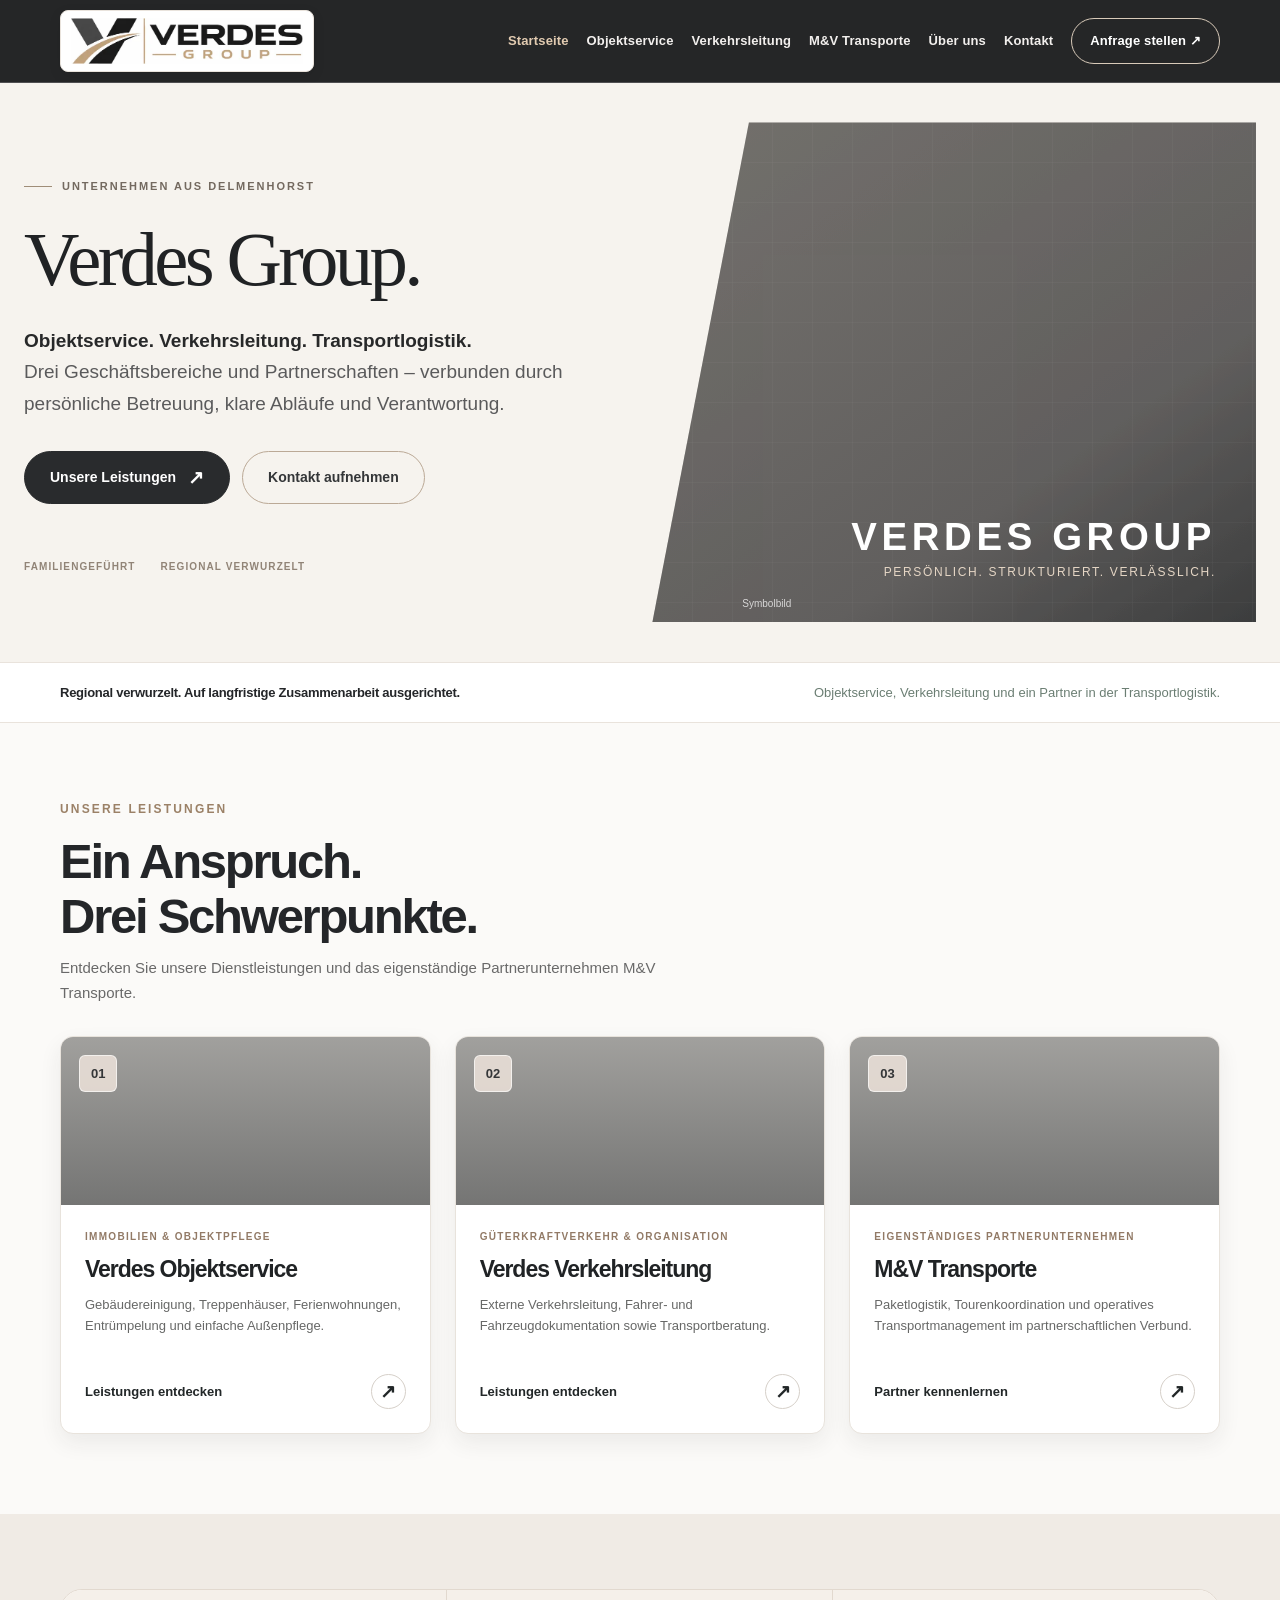
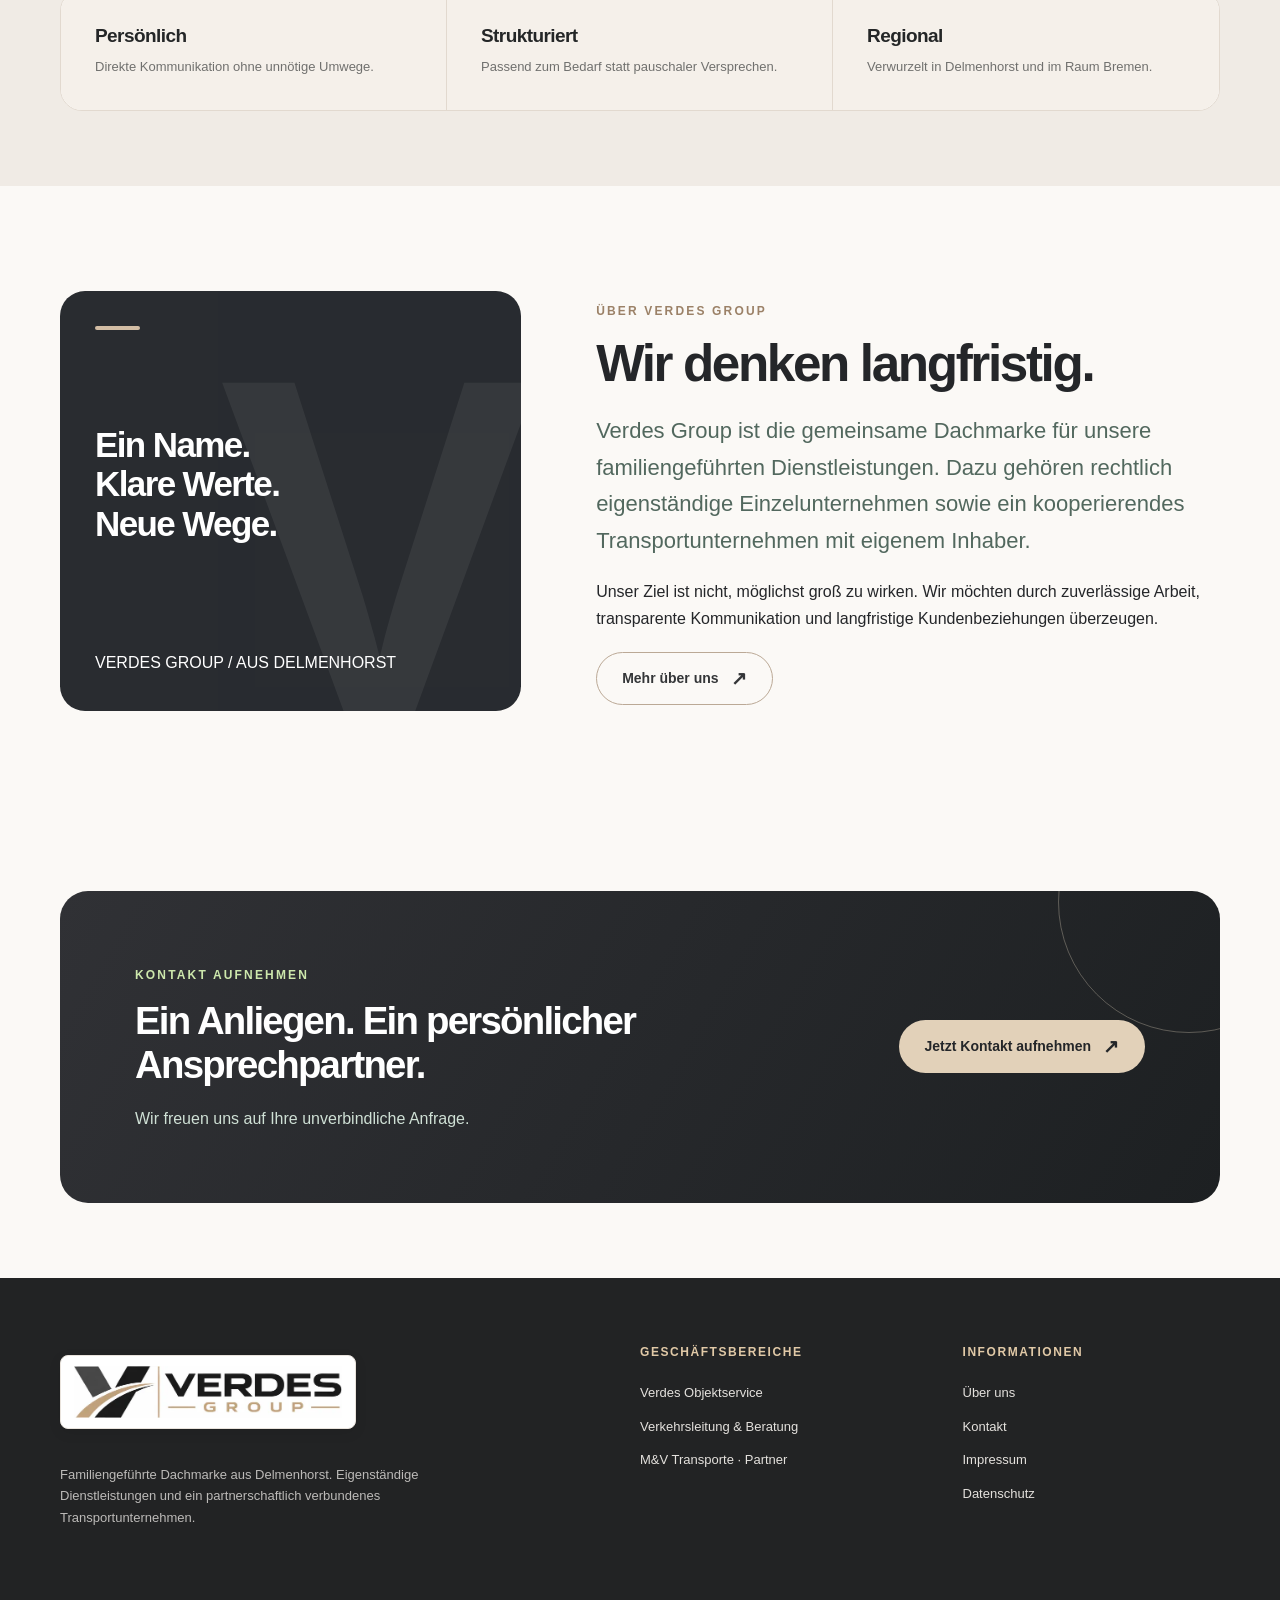
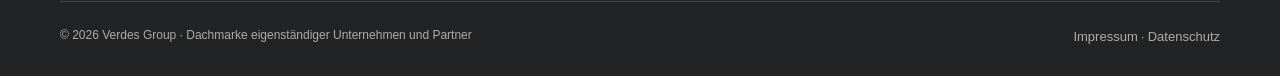
==== index.html @ 3eda67c0 "Reorganize footer into business units and information pages" ====
<!doctype html><html lang="de"><head><meta charset="utf-8"><meta name="viewport" content="width=device-width,initial-scale=1"><meta name="theme-color" content="#252525"><meta name="description" content="Verdes Group – Objektservice, externe Verkehrsleitung und das Partnerunternehmen M&amp;V Transporte. Dienstleistungen aus Delmenhorst."><title>Familiengeführte Dienstleistungen aus Delmenhorst | Verdes Group</title><link rel="icon" type="image/png" href="/assets/verdes-group-favicon.png"><link rel="stylesheet" href="/assets/styles.css"></head><body><a class="skip" href="#inhalt">Zum Inhalt springen</a><header class="site-header"><div class="container nav"><a class="brand" href="/" aria-label="Verdes Group Startseite"><img class="brand-logo" src="/assets/verdes-group-logo.webp" width="640" height="125" alt="Verdes Group"></a><button class="menu-button" type="button" aria-label="Menü öffnen" aria-controls="navigation" aria-expanded="false">☰</button><nav id="navigation" class="nav-links" aria-label="Hauptnavigation"><a href="/" class="active" aria-current="page">Startseite</a><a href="/objektservice/">Objektservice</a><a href="/verkehrsleitung/">Verkehrsleitung</a><a href="/mv-transporte/">M&amp;V Transporte</a><a href="/ueber-uns/">Über uns</a><a href="/kontakt/">Kontakt</a><a class="nav-cta" href="/kontakt/">Anfrage stellen ↗</a></nav></div></header><main id="inhalt"><section class="hero premium-hero"><div class="container hero-grid"><div class="hero-copy"><span class="eyebrow premium-hero-kicker">UNTERNEHMEN AUS DELMENHORST</span><h1>Verdes <em>Group.</em></h1><p class="lead"><strong>Objektservice. Verkehrsleitung. Transportlogistik.</strong><br>Drei Geschäftsbereiche und Partnerschaften – verbunden durch persönliche Betreuung, klare Abläufe und Verantwortung.</p><div class="btn-row"><a class="btn btn-primary" href="#geschaeftsbereiche">Unsere Leistungen <span class="arrow">↗</span></a><a class="btn btn-outline" href="/kontakt/">Kontakt aufnehmen</a></div><div class="hero-meta"><span>FAMILIENGEFÜHRT</span><span>REGIONAL VERWURZELT</span></div></div><div class="hero-visual premium-hero-photo" role="img" aria-label="Symbolbild moderner Architektur als Ausdruck unserer Unternehmenswerte"><div class="premium-photo-shade"></div><div class="premium-photo-caption"><span>VERDES GROUP</span><small>Persönlich. Strukturiert. Verlässlich.</small></div><span class="image-disclaimer">Symbolbild</span></div></div></section><div class="intro-strip"><div class="container intro-strip-inner"><strong>Regional verwurzelt. Auf langfristige Zusammenarbeit ausgerichtet.</strong><p>Objektservice, Verkehrsleitung und ein Partner in der Transportlogistik.</p></div></div><section class="section premium-services" id="geschaeftsbereiche"><div class="container"><div class="section-head"><span class="eyebrow">UNSERE LEISTUNGEN</span><h2>Ein Anspruch.<br>Drei Schwerpunkte.</h2><p>Entdecken Sie unsere Dienstleistungen und das eigenständige Partnerunternehmen M&amp;V Transporte.</p></div><div class="service-grid premium-service-grid">
<a class="premium-service-card" href="/objektservice/"><span class="premium-card-image premium-card-obj" role="img" aria-label="Symbolfoto einer gepflegten Immobilie"><span class="premium-number">01</span></span><span class="premium-card-body"><span class="premium-card-label">IMMOBILIEN & OBJEKTPFLEGE</span><strong>Verdes Objektservice</strong><span class="premium-desc">Gebäudereinigung, Treppenhäuser, Ferienwohnungen, Entrümpelung und einfache Außenpflege.</span><span class="premium-card-link">Leistungen entdecken <b aria-hidden="true">↗</b></span></span></a>
<a class="premium-service-card" href="/verkehrsleitung/"><span class="premium-card-image premium-card-verkehr" role="img" aria-label="Symbolfoto aus dem Straßenverkehr"><span class="premium-number">02</span></span><span class="premium-card-body"><span class="premium-card-label">GÜTERKRAFTVERKEHR & ORGANISATION</span><strong>Verdes Verkehrsleitung</strong><span class="premium-desc">Externe Verkehrsleitung, Fahrer- und Fahrzeugdokumentation sowie Transportberatung.</span><span class="premium-card-link">Leistungen entdecken <b aria-hidden="true">↗</b></span></span></a>
<a class="premium-service-card" href="/mv-transporte/"><span class="premium-card-image premium-card-transport" role="img" aria-label="Symbolfoto eines Transportfahrzeugs"><span class="premium-number">03</span></span><span class="premium-card-body"><span class="premium-card-label">EIGENSTÄNDIGES PARTNERUNTERNEHMEN</span><strong>M&amp;V Transporte</strong><span class="premium-desc">Paketlogistik, Tourenkoordination und operatives Transportmanagement im partnerschaftlichen Verbund.</span><span class="premium-card-link">Partner kennenlernen <b aria-hidden="true">↗</b></span></span></a>
</div></div></section><section class="section-sm section-soft"><div class="container"><div class="stat-grid"><div class="stat"><strong>Persönlich</strong><p>Direkte Kommunikation ohne unnötige Umwege.</p></div><div class="stat"><strong>Strukturiert</strong><p>Passend zum Bedarf statt pauschaler Versprechen.</p></div><div class="stat"><strong>Regional</strong><p>Verwurzelt in Delmenhorst und im Raum Bremen.</p></div></div></div></section><section class="section"><div class="container about-split"><div class="about-panel"><span class="line"></span><h3>Ein Name.<br>Klare Werte.<br>Neue Wege.</h3><span>VERDES GROUP / AUS DELMENHORST</span></div><div><span class="eyebrow">Über Verdes Group</span><h2>Wir denken langfristig.</h2><p class="lead">Verdes Group ist die gemeinsame Dachmarke für unsere familiengeführten Dienstleistungen. Dazu gehören rechtlich eigenständige Einzelunternehmen sowie ein kooperierendes Transportunternehmen mit eigenem Inhaber.</p><p>Unser Ziel ist nicht, möglichst groß zu wirken. Wir möchten durch zuverlässige Arbeit, transparente Kommunikation und langfristige Kundenbeziehungen überzeugen.</p><a class="btn btn-outline" href="/ueber-uns/">Mehr über uns <span class="arrow">↗</span></a></div></div></section><section class="section-sm"><div class="container"><div class="cta-band"><div><span class="eyebrow" style="color:#cde8ac">Kontakt aufnehmen</span><h2>Ein Anliegen. Ein persönlicher Ansprechpartner.</h2><p>Wir freuen uns auf Ihre unverbindliche Anfrage.</p></div><a class="btn btn-lime" href="/kontakt/">Jetzt Kontakt aufnehmen <span class="arrow">↗</span></a></div></div></section></main><footer class="footer"><div class="container"><div class="footer-grid"><div><a class="brand" href="/"><img class="brand-logo" src="/assets/verdes-group-logo.webp" width="640" height="125" alt="Verdes Group"></a><p>Familiengeführte Dachmarke aus Delmenhorst. Eigenständige Dienstleistungen und ein partnerschaftlich verbundenes Transportunternehmen.</p></div><div><h4>Geschäftsbereiche</h4><a href="/objektservice/">Verdes Objektservice</a><a href="/verkehrsleitung/">Verkehrsleitung &amp; Beratung</a><a href="/mv-transporte/">M&amp;V Transporte · Partner</a></div><div><h4>Informationen</h4><a href="/ueber-uns/">Über uns</a><a href="/kontakt/">Kontakt</a><a href="/impressum/">Impressum</a><a href="/datenschutz/">Datenschutz</a></div></div><div class="footer-bottom"><span>© <span id="year">2026</span> Verdes Group · Dachmarke eigenständiger Unternehmen und Partner</span><span><a href="/impressum/">Impressum</a> · <a href="/datenschutz/">Datenschutz</a></span></div></div></footer><script src="/assets/site.js" defer></script></body></html>
---- assets/styles.css ----
:root{--ink:#152c28;--ink2:#39514a;--forest:#174c3f;--forest2:#246451;--lime:#c9e897;--mint:#e8f2e7;--paper:#fafaf6;--warm:#f3f1e9;--line:#dce4dc;--white:#fff;--shadow:0 24px 70px rgba(16,50,40,.09);--radius:22px;--max:1160px}
*{box-sizing:border-box}html{scroll-behavior:smooth}body{margin:0;background:var(--paper);color:var(--ink);font-family:Inter,"Segoe UI",Arial,sans-serif;-webkit-font-smoothing:antialiased;line-height:1.65}a{color:inherit;text-decoration:none}a:focus-visible,button:focus-visible{outline:3px solid #8bc65b;outline-offset:4px}button{font:inherit}img{max-width:100%;display:block}.container{width:min(calc(100% - 48px),var(--max));margin-inline:auto}.eyebrow{font-size:12px;letter-spacing:.16em;text-transform:uppercase;font-weight:800;color:var(--forest2)}.section{padding:105px 0}.section-sm{padding:75px 0}.section-soft{background:var(--warm)}.section-dark{background:var(--ink);color:white}.section-head{max-width:720px;margin-bottom:36px}.section-head p{color:#60736a;font-size:18px}h1,h2,h3,p{margin-top:0}h1,h2,h3{line-height:1.13;letter-spacing:-.045em}h1{font-size:clamp(48px,6.2vw,90px);font-weight:750;margin-bottom:25px}h2{font-size:clamp(34px,4vw,58px);margin:12px 0 20px;font-weight:750}h3{font-size:25px;font-weight:750;margin:0 0 12px}p{margin-bottom:20px}.lead{font-size:clamp(18px,2vw,22px);line-height:1.66;color:#52685e;max-width:640px}.muted{color:#678078}.light{color:#b9cdc4}.btn{display:inline-flex;align-items:center;justify-content:center;gap:12px;border:1px solid transparent;border-radius:999px;padding:14px 25px;min-height:53px;font-size:14px;font-weight:800;line-height:1.2;transition:transform .2s,background .2s,color .2s;cursor:pointer}.btn:hover{transform:translateY(-2px)}.btn-primary{background:var(--forest);color:#fff}.btn-primary:hover{background:#20634f}.btn-outline{border-color:#a9c0b4;color:var(--ink);background:transparent}.btn-outline:hover{background:#ebf4e8}.btn-light{background:#fff;color:var(--forest)}.btn-lime{background:var(--lime);color:#133e31}.btn-row{display:flex;gap:12px;flex-wrap:wrap;margin-top:28px}.arrow{font-size:19px;line-height:0}.site-header{position:sticky;top:0;z-index:100;background:rgba(250,250,246,.95);backdrop-filter:blur(18px);border-bottom:1px solid rgba(30,80,60,.1)}.nav{min-height:82px;display:flex;align-items:center;justify-content:space-between;gap:20px}.brand{display:inline-flex;align-items:center;gap:12px;white-space:nowrap}.brand-mark{height:39px;width:39px;display:grid;place-items:center;background:var(--forest);color:var(--lime);border-radius:12px;font-size:23px;letter-spacing:-.12em;font-weight:800;padding-right:3px}.brand-name{display:flex;flex-direction:column;font-weight:800;letter-spacing:.08em;line-height:1.16;font-size:17px}.brand-name small{font-weight:650;font-size:9px;letter-spacing:.28em;color:#8a9b90;margin-top:5px}.nav-links{display:flex;align-items:center;gap:28px}.nav-links a{font-size:13px;font-weight:750;color:#3e564d;transition:color .2s}.nav-links a:hover,.nav-links a.active{color:#1e8461}.nav-links .nav-cta{padding:11px 18px;background:var(--ink);border-radius:100px;color:white}.nav-links .nav-cta:hover{color:white;background:var(--forest2)}.menu-button{display:none;border:1px solid var(--line);border-radius:12px;background:white;padding:7px 13px;font-size:24px;color:var(--forest)}.hero{overflow:hidden;padding:90px 0 90px;position:relative}.hero-grid{display:grid;grid-template-columns:1.03fr .97fr;align-items:center;gap:45px}.hero-kicker{display:inline-flex;gap:8px;align-items:center;padding:8px 13px;border:1px solid #d2e0d1;border-radius:30px;background:#edf5e8;font-size:12px;font-weight:750;color:var(--forest);margin-bottom:20px}.hero h1 em{font-style:normal;color:var(--forest2)}.hero-copy{padding:20px 0}.hero-meta{display:flex;align-items:center;gap:25px;color:#728279;font-size:12px;font-weight:650;margin-top:54px}.hero-meta span{display:inline-flex;align-items:center;gap:8px}.dot{height:7px;width:7px;border-radius:100%;background:#82b763;display:inline-block}.hero-visual{min-height:550px;border-radius:30px;position:relative;overflow:hidden;background:radial-gradient(circle at 85% 15%,#659481 0%,transparent 35%),linear-gradient(135deg,#285f50,#11372f 73%);box-shadow:var(--shadow)}.hero-visual:after{content:"";position:absolute;inset:0;opacity:.2;background-image:linear-gradient(#ffffff26 1px,transparent 1px),linear-gradient(90deg,#ffffff26 1px,transparent 1px);background-size:40px 40px}.visual-orbit{position:absolute;border:1px solid rgba(230,246,221,.23);border-radius:50%;width:600px;height:600px;top:-170px;left:80px;z-index:1}.visual-orbit.two{width:420px;height:420px;top:-75px;left:170px}.sky-title{position:absolute;top:46px;left:45px;color:#cfe1d6;font-size:12px;font-weight:800;letter-spacing:.2em;z-index:2}.visual-bottom{position:absolute;z-index:3;bottom:34px;left:38px;right:38px;display:flex;align-items:end;justify-content:space-between;color:#fff;gap:15px}.visual-bottom strong{font-size:23px;line-height:1.24;letter-spacing:-.035em}.visual-bottom small{font-size:11px;color:#d5e8db}.building-graphic{position:absolute;bottom:120px;left:85px;right:70px;height:300px;z-index:2;display:flex;align-items:flex-end;justify-content:space-between;gap:12px}.building{background:linear-gradient(180deg,#b8d6b9,#e8f2df);border-radius:10px 10px 0 0;box-shadow:inset -16px 0 0 #7eab94;position:relative}.building:before{content:"";position:absolute;inset:26px 23px;background:repeating-linear-gradient(90deg,#295d52 0 18px,transparent 18px 43px);-webkit-mask:repeating-linear-gradient(0deg,#000 0 23px,transparent 23px 45px);mask:repeating-linear-gradient(0deg,#000 0 23px,transparent 23px 45px);opacity:.75}.building.one{height:75%;flex:1}.building.two{height:100%;flex:1.18}.building.three{height:62%;flex:.8}.building-graphic .ground{position:absolute;background:#d6e9cd;height:10px;border-radius:30px;bottom:-9px;left:-30px;right:-35px}.visual-chip{position:absolute;top:145px;right:22px;z-index:4;background:rgba(255,255,255,.94);color:var(--forest);border-radius:18px;padding:18px 20px;box-shadow:0 18px 36px #102f2433}.visual-chip b{display:block;font-size:16px}.visual-chip small{font-size:11px;color:#63776d}.intro-strip{border-top:1px solid var(--line);border-bottom:1px solid var(--line);padding:25px 0;background:white}.intro-strip-inner{display:flex;justify-content:space-between;align-items:center;gap:30px}.intro-strip strong{font-size:14px;letter-spacing:-.02em}.intro-strip p{font-size:13px;color:#6b7e73;margin:0}.service-grid{display:grid;grid-template-columns:repeat(2,minmax(0,1fr));gap:22px}.service-card{border-radius:25px;overflow:hidden;position:relative;min-height:420px;display:flex;flex-direction:column;justify-content:space-between;padding:36px;color:#fff;transition:transform .24s,box-shadow .24s}.service-card:hover{transform:translateY(-5px);box-shadow:0 20px 45px #14362d30}.service-card.obj{background:linear-gradient(135deg,#285f50 10%,#17382f)}.service-card.traffic{background:linear-gradient(135deg,#2e3c44,#101e24)}.service-card .tag{display:inline-block;align-self:flex-start;border:1px solid #ffffff50;border-radius:30px;padding:7px 12px;color:#e7f7e8;font-size:11px;font-weight:750;letter-spacing:.08em;text-transform:uppercase}.service-card h3{font-size:clamp(33px,3.5vw,49px);max-width:370px;margin:0 0 14px}.service-card p{max-width:370px;color:#d2e1d7;font-size:15px}.card-cta{display:flex;align-items:center;justify-content:space-between;margin-top:23px;padding-top:18px;border-top:1px solid #ffffff4a;font-weight:800;font-size:14px}.card-cta .circle{background:#d3eba6;color:#244d3b;width:39px;height:39px;border-radius:50%;display:grid;place-items:center;font-size:20px}.service-art{position:absolute;right:18px;top:45px;opacity:.13;pointer-events:none;font-weight:800;font-size:190px;line-height:1;letter-spacing:-.15em}.stat-grid{display:grid;grid-template-columns:repeat(3,1fr);gap:0;border:1px solid var(--line);border-radius:22px;background:white;overflow:hidden}.stat{padding:33px 34px;border-right:1px solid var(--line)}.stat:last-child{border-right:0}.stat strong{display:block;font-size:19px;line-height:1.35;letter-spacing:-.03em;margin-bottom:7px}.stat p{font-size:13px;color:#667c70;margin:0}.about-split{display:grid;grid-template-columns:.85fr 1.15fr;gap:75px;align-items:center}.about-panel{min-height:420px;background:var(--forest);border-radius:25px;position:relative;overflow:hidden;padding:35px;color:white;display:flex;flex-direction:column;justify-content:space-between}.about-panel:before{content:"V";position:absolute;font-weight:800;font-size:480px;opacity:.06;top:-140px;right:-18px}.about-panel .line{display:block;width:45px;height:4px;background:var(--lime);border-radius:3px}.about-panel h3{font-size:35px;max-width:240px}.about-list{list-style:none;padding:0;margin:25px 0}.about-list li{padding:12px 0;border-bottom:1px solid var(--line);display:flex;gap:10px;align-items:baseline;font-size:15px;color:#435b50}.about-list li:before{content:"↗";font-size:19px;color:var(--forest2);font-weight:800}.cta-band{padding:70px 75px;border-radius:28px;background:linear-gradient(110deg,#204f42,#11372e);color:#fff;display:flex;justify-content:space-between;align-items:center;gap:40px;overflow:hidden;position:relative}.cta-band:after{content:"";position:absolute;width:260px;height:260px;border:1px solid #ffffff36;right:-100px;top:-120px;border-radius:50%}.cta-band h2{font-size:clamp(30px,3vw,45px);max-width:650px}.cta-band p{color:#cfe0d5;margin-bottom:0}.cta-band .btn{flex-shrink:0;position:relative;z-index:1}.page-hero{padding:92px 0 90px;background:linear-gradient(140deg,#e9f2e7,#fafaf6 75%);border-bottom:1px solid var(--line)}.page-hero .lead{max-width:680px}.page-hero h1{max-width:920px;font-size:clamp(44px,5.5vw,76px)}.page-hero.traffic-page{background:linear-gradient(140deg,#e8edee,#fafaf6 75%)}.page-hero .micro{display:flex;gap:12px;flex-wrap:wrap;margin-top:28px}.micro span{font-size:12px;font-weight:750;border:1px solid #cbdccf;border-radius:40px;padding:7px 13px;color:#315b46;background:#f8fcf8}.content-grid{display:grid;grid-template-columns:repeat(3,1fr);gap:18px}.feature{background:white;border:1px solid var(--line);border-radius:21px;padding:29px;min-height:220px}.feature-index{font-size:12px;font-weight:850;color:#4c936e;letter-spacing:.1em;display:block;margin-bottom:26px}.feature h3{font-size:23px}.feature p{color:#6d7d74;font-size:14px;margin:0}.steps{display:grid;grid-template-columns:repeat(3,1fr);gap:20px;counter-reset:st}.step{position:relative;padding:30px;background:white;border:1px solid var(--line);border-radius:22px}.step:before{counter-increment:st;content:"0" counter(st);display:grid;place-items:center;height:46px;width:46px;border-radius:50%;background:var(--mint);color:var(--forest);font-weight:850;margin-bottom:30px}.step p{font-size:14px;color:#64776d;margin:0}.contact-grid{display:grid;grid-template-columns:1.15fr .85fr;gap:25px}.contact-card{background:white;border:1px solid var(--line);border-radius:24px;padding:40px}.contact-card.dark{background:var(--ink);color:white;border:0}.contact-card .contact-detail{padding:19px 0;border-bottom:1px solid var(--line)}.contact-card.dark .contact-detail{border-color:#ffffff30}.contact-detail .caption{font-size:11px;letter-spacing:.11em;text-transform:uppercase;color:#749080;font-weight:800;display:block;margin-bottom:5px}.contact-detail a{font-size:18px;font-weight:800;overflow-wrap:anywhere}.contact-detail a:hover{text-decoration:underline}.contact-card.dark .caption{color:#9fbcae}.prose{max-width:820px}.prose h2{font-size:30px;margin-top:45px}.prose h3{font-size:22px;margin-top:30px}.prose p,.prose li{color:#4d6258}.prose a{color:var(--forest);text-decoration:underline}.fineprint{font-size:12px;color:#708379}.legal-note{background:#f0f4ec;border-left:4px solid #719b72;padding:18px 20px;border-radius:0 10px 10px 0}.footer{background:#102c25;color:#eaf3ea;padding:65px 0 28px}.footer-grid{display:grid;grid-template-columns:2fr 1fr 1fr;gap:65px}.footer .brand-mark{background:#d2e7a7;color:#1b4534}.footer .brand-name small{color:#91ad9e}.footer p{font-size:13px;max-width:360px;color:#acc5b5;margin-top:23px}.footer h4{font-size:12px;letter-spacing:.13em;text-transform:uppercase;color:#c6dfae;margin:0 0 20px}.footer a{display:block;color:#d5e3d8;font-size:13px;margin:12px 0}.footer a:hover{text-decoration:underline}.footer-bottom{border-top:1px solid #ffffff29;margin-top:53px;padding-top:24px;display:flex;justify-content:space-between;gap:20px;color:#9cb4a7;font-size:12px}.footer-bottom a{display:inline;margin:0}.skip{position:absolute;top:-80px;left:10px;background:#fff;padding:10px;z-index:999}.skip:focus{top:10px}
@media(max-width:1050px){.nav-links{gap:17px}.nav-links a{font-size:12px}.hero-grid{gap:24px}.hero-visual{min-height:480px}.building-graphic{left:35px;right:25px}.visual-chip{right:15px}.about-split{gap:40px}}@media(max-width:760px){.container{width:min(calc(100% - 36px),var(--max))}.nav{min-height:72px}.menu-button{display:block}.nav-links{display:none;position:absolute;top:72px;left:0;right:0;background:#fafaf6;padding:18px 22px 26px;border-bottom:1px solid var(--line);box-shadow:0 20px 30px #00000012;flex-direction:column;align-items:stretch;gap:0}.nav-links.open{display:flex}.nav-links a{font-size:15px;padding:12px 5px}.nav-links .nav-cta{text-align:center;margin-top:10px}.hero{padding:45px 0 60px}.hero-grid,.about-split,.contact-grid{grid-template-columns:1fr}.hero-visual{min-height:430px}.hero-meta{margin-top:30px;flex-wrap:wrap}.section{padding:65px 0}.section-sm{padding:50px 0}.service-grid,.content-grid,.steps{grid-template-columns:1fr}.service-card{min-height:355px}.stat-grid{grid-template-columns:1fr}.stat{border-right:0;border-bottom:1px solid var(--line)}.stat:last-child{border-bottom:0}.cta-band{padding:40px 30px;flex-direction:column;align-items:flex-start}.footer-grid{grid-template-columns:1fr 1fr;gap:35px}.footer-grid>div:first-child{grid-column:span 2}.footer-bottom{flex-direction:column;gap:10px}.page-hero{padding:58px 0 65px}.intro-strip-inner{align-items:flex-start;flex-direction:column;gap:7px}}@media(max-width:420px){.brand-name{font-size:15px}.brand-mark{height:35px;width:35px}.hero-visual{min-height:350px}.building-graphic{height:190px;bottom:95px}.visual-chip{top:95px;padding:11px 13px}.visual-bottom{bottom:25px;left:22px;right:20px}.visual-bottom strong{font-size:18px}.sky-title{top:25px;left:22px}.footer-grid{grid-template-columns:1fr}.footer-grid>div:first-child{grid-column:auto}.service-card{padding:27px}.contact-card{padding:26px}}@media(prefers-reduced-motion:reduce){*,*:before,*:after{scroll-behavior:auto!important;transition:none!important;animation:none!important}}

/* Three-area desktop layout, preserving readable tablet/mobile cards */
@media(min-width:1051px){.service-grid{grid-template-columns:repeat(3,minmax(0,1fr))}.service-card{padding:29px;min-height:420px}.service-card h3{font-size:clamp(30px,3vw,41px)}}
.service-card.mv{background:linear-gradient(145deg,#25454b,#102932)}
@media(min-width:761px) and (max-width:1050px){.service-card.mv{grid-column:1/-1;min-height:310px}}


/* Premium direction 02 · Anthrazit, warmes Offwhite und Champagner */
:root{--ink:#242728;--ink2:#515254;--forest:#2d3337;--forest2:#515963;--lime:#d9c6a9;--mint:#f5f1eb;--paper:#fbf9f6;--warm:#f1ece6;--line:#e1dbd2;--white:#fff;--shadow:0 22px 60px rgba(31,32,35,.11)}
body{background:var(--paper);color:#242629;font-family:Inter,"Segoe UI",Arial,sans-serif}
h1,h2,h3{letter-spacing:-.046em}
h2{color:#242629}
.eyebrow{color:#9b8167;letter-spacing:.18em}
.site-header{background:#252627;border-bottom:1px solid #505052;backdrop-filter:none;box-shadow:none}
.brand-mark{background:linear-gradient(130deg,#e4d2bb,#ab9276);color:#262626;border-radius:4px;font-size:24px}
.brand-name{color:#fff;letter-spacing:.07em}
.brand-name small{color:#c2b4a5}
.nav-links a{color:#f2efed;font-weight:650;letter-spacing:.01em}
.nav-links a:hover,.nav-links a.active{color:#e2cbb1}
.nav-links .nav-cta{border:1px solid #d8cab9;background:transparent;color:#fff}
.nav-links .nav-cta:hover{background:#d8cab9;color:#242629}
.btn-primary{background:#292b2d;color:#fff;border:1px solid #292b2d}
.btn-primary:hover{background:#444649}
.btn-outline{border:1px solid #bba996;background:transparent;color:#343638}
.btn-outline:hover{background:#f1e9e1}
.btn-lime{background:#e2d1b9;color:#242629}
.btn-lime:hover{background:#f0e0c9}
.premium-hero{padding:0;background:#f6f3ee}
.premium-hero .container{width:min(calc(100% - 48px),1300px)}
.premium-hero .hero-grid{min-height:510px;grid-template-columns:51% 49%;gap:0}
.premium-hero .hero-copy{padding:94px 60px 86px 0;position:relative;z-index:2}
.premium-hero-kicker{display:block;font-size:11px;margin-bottom:25px;position:relative;padding-left:38px;color:#73695f}
.premium-hero-kicker:before{position:absolute;content:"";width:28px;height:1px;background:#9f8d78;left:0;top:9px}
.premium-hero h1{font-family:Georgia,"Times New Roman",serif;font-weight:500;font-size:clamp(59px,6vw,102px);letter-spacing:-.048em;line-height:1.05;margin-bottom:24px;color:#202224}
.premium-hero h1 em{font-style:normal;color:#202224}
.premium-hero .lead{font-size:19px;max-width:540px;color:#5a5a5b}
.premium-hero .lead strong{color:#272829;font-weight:750}
.premium-hero .btn-row{margin-top:32px}
.premium-hero .hero-meta{margin-top:55px;display:flex;gap:25px;color:#918477;font-size:10px;letter-spacing:.11em;font-weight:800}
.premium-hero-photo{min-height:500px;border-radius:0;box-shadow:none;background:#817d78 url("https://images.unsplash.com/photo-1486406146926-c627a92ad1ab?auto=format&fit=crop&w=1600&q=85") center/cover no-repeat;clip-path:polygon(16% 0,100% 0,100% 100%,0 100%)}
.premium-photo-shade{position:absolute;inset:0;background:linear-gradient(145deg,#22262823,#1e202752 68%,#1115199c)}
.premium-photo-caption{position:absolute;z-index:2;bottom:38px;right:40px;color:#fff;text-align:right}
.premium-photo-caption span{display:block;font-size:clamp(25px,3vw,43px);font-weight:800;letter-spacing:.12em;line-height:1.1}
.premium-photo-caption small{font-size:12px;letter-spacing:.14em;text-transform:uppercase;color:#e5d6c5}
.image-disclaimer{position:absolute;z-index:2;bottom:10px;left:90px;color:#fff;font-size:10px;opacity:.75}
.intro-strip{padding:19px 0;background:white;border-color:#e9e3dc}
.intro-strip-inner strong{font-size:13px}.intro-strip p{font-size:13px}
.premium-services{padding:72px 0 80px;background:#fbfaf8}
.premium-services .section-head{margin-bottom:30px}
.premium-services .section-head h2{font-size:clamp(34px,4vw,49px);line-height:1.12;margin-bottom:13px}
.premium-services .section-head p{font-size:15px;color:#696969;max-width:640px}
.premium-service-grid{grid-template-columns:repeat(3,minmax(0,1fr));gap:24px}
.premium-service-card{display:block;background:#fff;border:1px solid #e8e3dc;border-radius:13px;overflow:hidden;box-shadow:0 9px 22px #24272a13;transition:transform .25s,box-shadow .25s}
.premium-service-card:hover{transform:translateY(-5px);box-shadow:0 20px 45px #24272a2a}
.premium-card-image{position:relative;display:block;height:168px;background-color:#a4a3a0;background-position:center;background-size:cover;overflow:hidden}
.premium-card-image:after{content:"";position:absolute;inset:0;background:linear-gradient(180deg,#292b2d06,#292b2d62)}
.premium-card-obj{background-image:url("https://images.unsplash.com/photo-1497366811353-6870744d04b2?auto=format&fit=crop&w=1000&q=80")}
.premium-card-verkehr{background-image:url("https://images.unsplash.com/photo-1449965408869-eaa3f722e40d?auto=format&fit=crop&w=1000&q=80")}
.premium-card-transport{background-image:url("https://images.unsplash.com/photo-1601584115197-04ecc0da31d7?auto=format&fit=crop&w=1000&q=80")}
.premium-number{position:absolute;z-index:1;top:18px;left:18px;padding:7px 11px;border:1px solid #ffffffa0;border-radius:6px;background:#ebe0d9df;font-size:13px;font-weight:850;color:#343638}
.premium-card-body{min-height:228px;padding:24px;display:flex;flex-direction:column}
.premium-card-label{color:#927a66;letter-spacing:.13em;font-size:10px;font-weight:800;margin-bottom:11px}
.premium-card-body strong{font-size:23px;letter-spacing:-.045em;line-height:1.2;color:#202325}
.premium-desc{font-size:13px;line-height:1.65;color:#676867;margin-top:10px}
.premium-card-link{margin-top:auto;display:flex;justify-content:space-between;align-items:center;font-weight:750;font-size:13px;color:#222728;padding-top:17px}
.premium-card-link b{height:35px;width:35px;display:grid;place-items:center;border:1px solid #d6d0c9;border-radius:50%;font-size:19px}
.stat-grid{border:1px solid #e2d9cf}
.stat{background:#f5f0ea;border-color:#e2d9cf}
.stat strong{font-size:19px;color:#242627}
.stat p{color:#70706e}
.section-soft{background:#f0ebe5}
.about-panel{background:#292c30}
.about-panel .line{background:#d2bda4}
.about-list li:before{color:#aa9178}
.cta-band{background:linear-gradient(120deg,#303135,#1d2022)}
.cta-band:after{border-color:#d7cab557}
.section-dark{background:#292c2e}
.page-hero{background:linear-gradient(145deg,#f2eee9,#fbf9f6 78%);border-color:#e4dcd3}
.page-hero.traffic-page{background:linear-gradient(145deg,#eaeaea,#fbf9f6 78%)}
.page-hero .micro span{border-color:#d4c8b9;color:#58524d;background:#fcf9f5}
.feature,.step,.contact-card{border-color:#e3ddd4;box-shadow:0 7px 22px #24272a0b}
.feature-index{color:#a58a6e}
.step:before{background:#eee2d3;color:#534638}
.contact-card.dark{background:#303238}
.contact-card .contact-detail{border-color:#e1dcd5}
.footer{background:#222324}
.footer .brand-mark{background:linear-gradient(140deg,#ddc8a8,#a88e6d);color:#2b2b2a}
.footer p{color:#bcbab8}
.footer h4{color:#e1c9a7}
.footer a{color:#e4e1dd}
.footer-bottom{color:#b0ada9}
.footer-bottom a{color:#b0ada9}
.legal-note{background:#f5efe8;border-color:#ae9880}
@media(max-width:1100px){.premium-hero .hero-grid{grid-template-columns:50% 50%}.premium-hero .hero-copy{padding-right:30px}.premium-hero h1{font-size:72px}.premium-service-grid{gap:14px}.premium-card-body{padding:18px}.premium-card-body strong{font-size:21px}}
@media(max-width:760px){
.site-header .nav-links{background:#262728;border-color:#565454}
.nav-links a{color:#fff}.nav-links .nav-cta{color:white}
.premium-hero .container{width:min(calc(100% - 36px),var(--max))}
.premium-hero .hero-grid{grid-template-columns:1fr;min-height:0}
.premium-hero .hero-copy{padding:64px 0 48px}
.premium-hero h1{font-size:clamp(59px,12vw,76px)}
.premium-hero .lead{font-size:17px}
.premium-hero .hero-meta{margin-top:35px;flex-direction:row}
.premium-hero-photo{min-height:320px;clip-path:none;border-radius:9px;margin-bottom:25px}
.premium-photo-caption{right:25px;bottom:29px}
.image-disclaimer{left:12px}
.premium-service-grid{grid-template-columns:1fr;gap:20px}
.premium-card-image{height:210px}
.premium-card-body{min-height:195px;padding:23px}
.premium-card-body strong{font-size:25px}
.premium-services{padding:60px 0}
}
@media(min-width:761px) and (max-width:960px){.premium-service-grid{grid-template-columns:1fr 1fr}.premium-service-grid .premium-service-card:last-child{grid-column:1/-1}}


/* Final selected Verdes Group logo: faithful original color reproduction on white */
.site-header .brand,
.footer .brand {
 background:#fff;
 border:1px solid #e9e3dc;
 border-radius:8px;
 padding:7px 10px;
 display:inline-flex;
 flex-shrink:0;
 align-items:center;
 justify-content:center;
 overflow:hidden;
 box-shadow:0 4px 13px rgba(8,8,8,.08)
}
.brand-logo{display:block;width:232px;height:auto;max-width:100%;aspect-ratio:640 / 125;object-fit:contain}
.site-header .nav{gap:13px}
.site-header .nav-links{gap:18px}
.footer .brand{padding:10px 13px}
.footer .brand-logo{width:268px}
@media(max-width:1070px){.site-header .brand-logo{width:190px}.site-header .nav-links{gap:13px}.site-header .nav-links a{font-size:12px}}
@media(max-width:940px){
 .site-header .nav{min-height:74px}
 .site-header .menu-button{display:block}
 .site-header .nav-links{display:none;position:absolute;top:74px;left:0;right:0;background:#252627;padding:16px 23px 27px;border-bottom:1px solid #565454;box-shadow:0 20px 30px #00000020;flex-direction:column;align-items:stretch;gap:0}
 .site-header .nav-links.open{display:flex}
 .site-header .nav-links a{font-size:15px;padding:12px 5px}
 .site-header .nav-links .nav-cta{text-align:center;margin-top:10px}
 .site-header .brand-logo{width:228px}
}
@media(max-width:420px){.site-header .brand-logo{width:205px}.footer .brand-logo{width:245px}}


/* Mobile homepage polish based on iPhone viewport review (2026-11-23) */
@media (max-width:480px) {
  .premium-hero .hero-copy{padding:34px 0 24px}
  .premium-hero-kicker{margin-bottom:17px}
  .premium-hero h1{font-size:clamp(49px,12.5vw,58px);margin-bottom:18px;letter-spacing:-.055em}
  .premium-hero .lead{font-size:16px;line-height:1.5;margin-bottom:0}
  .premium-hero .btn-row{margin-top:22px;gap:10px;align-items:center}
  .premium-hero .btn-row .btn{font-size:12px;min-height:46px;padding:11px 14px;gap:7px}
  .premium-hero .hero-meta{margin-top:24px;gap:15px;font-size:9px;line-height:1.4;flex-wrap:wrap}
  .premium-hero-photo{min-height:275px;margin-bottom:20px}
  .premium-photo-caption span{font-size:25px}
  .premium-photo-caption small{font-size:10px}
}

/* Kontrastkorrektur: Überschriften auf dunklen Flächen auf allen Seiten lesbar */
.cta-band h2,
.contact-card.dark h2,
.section-dark h1,
.section-dark h2,
.section-dark h3,
.about-panel h3 {
  color: #ffffff;
}


/* Contact page: dedicated contact persons and direct phone/email links */
.contact-section .contact-grid{grid-template-columns:repeat(2,minmax(0,1fr));align-items:stretch;gap:24px}
.contact-section .contact-card{min-width:0;padding:36px;display:flex;flex-direction:column}
.contact-section .contact-card>p{max-width:53ch}
.contact-section .contact-card h2{font-size:clamp(28px,3vw,42px);line-height:1.17}
.contact-section .contact-card.dark h2{color:#fff}
.contact-section .contact-people{display:grid;grid-template-columns:repeat(2,minmax(0,1fr));gap:13px;margin-top:13px}
.contact-section .contact-people-single{grid-template-columns:1fr}
.contact-section .contact-person{background:#f7f4ef;border:1px solid #e8dfd5;border-radius:12px;padding:16px;min-width:0}
.contact-section .contact-person>.caption{font-size:10px;line-height:1.4;text-transform:uppercase;letter-spacing:.1em;color:#927a66;font-weight:800;display:block;margin-bottom:9px}
.contact-section .contact-person>strong{display:block;font-size:19px;line-height:1.25;color:#27282a}
.contact-section .dark .contact-person{background:#393b40;border-color:#575a5e}
.contact-section .dark .contact-person>.caption{color:#dec6a9}
.contact-section .dark .contact-person>strong{color:#fff}
.contact-section .contact-detail{padding:15px 0}
.contact-section .contact-detail a{font-size:16px;line-height:1.4;display:inline-block;overflow-wrap:anywhere}
.contact-section .contact-phones{display:grid;grid-template-columns:repeat(2,minmax(0,1fr));gap:14px}
.contact-section .contact-card>.btn-row{margin-top:25px}
.contact-section .contact-card>.fineprint{margin:12px 0 0;font-size:12px;line-height:1.5}
.contact-section .contact-card-mv{grid-column:1/-1}
.contact-section .contact-people-mv{gap:20px;margin-top:18px}
.contact-section .contact-people-mv .contact-person{padding:23px 25px}
.contact-section .contact-people-mv .contact-detail:last-child{border-bottom:0;padding-bottom:0}
.contact-section .contact-people-mv .contact-detail a{font-size:16px}
@media (max-width:960px){
 .contact-section .contact-grid{grid-template-columns:1fr}
 .contact-section .contact-card-mv{grid-column:1}
}
@media (max-width:600px){
 .contact-section .contact-card{padding:23px}
 .contact-section .contact-people,
 .contact-section .contact-phones{grid-template-columns:1fr;gap:10px}
 .contact-section .contact-people-mv .contact-person{padding:19px}
 .contact-section .contact-card h2{font-size:clamp(27px,8vw,36px)}
}


/* M&V Transporte: experience, driver recruiting and cooperation */
.mv-quick-links{display:flex;flex-wrap:wrap;gap:20px;margin-top:21px}
.mv-quick-links a{font-size:14px;color:#665747;font-weight:750;text-decoration:underline;text-underline-offset:5px;text-decoration-color:#aa8d6e}
.mv-quick-links a:hover{color:#2b2c2e}
.mv-experience-section{background:#f2ece6;border-block:1px solid #e5dcd2}
.mv-experience-grid{display:grid;grid-template-columns:minmax(0,1.35fr) minmax(260px,.65fr);gap:clamp(35px,6vw,95px);align-items:center}
.mv-experience-grid h2{font-size:clamp(34px,4vw,53px);margin-top:15px}
.mv-experience-grid .lead{color:#414143;font-size:18px;max-width:680px;line-height:1.65}
.mv-experience-grid p:not(.lead){color:#5f5b56;max-width:710px}
.mv-experience-note{font-size:12px;line-height:1.6;padding-top:16px;border-top:1px solid #dcd1c4;margin-top:26px}
.mv-experience-stat{min-height:340px;border-radius:20px;background:#2d2f32;color:#fff;display:flex;flex-direction:column;align-items:flex-start;justify-content:center;padding:clamp(32px,4vw,60px);box-shadow:0 15px 40px #24262917}
.mv-experience-years{font-family:Georgia,"Times New Roman",serif;line-height:1;font-size:clamp(90px,12vw,150px);letter-spacing:-.07em;color:#f7f4ef}
.mv-experience-years span{font-family:Arial,sans-serif;font-size:.48em;color:#d6bea2;vertical-align:top;padding-left:3px}
.mv-experience-stat strong{font-size:22px;line-height:1.3;color:#fff;margin:15px 0 7px}
.mv-experience-stat>span:last-child{font-size:13px;color:#d9d1c8}
.mv-opportunities{background:#fbfaf8}
.mv-opportunities .section-head{max-width:800px}
.mv-opportunities .section-head p{color:#686361}
.mv-opportunity-grid{display:grid;grid-template-columns:repeat(2,minmax(0,1fr));gap:24px;align-items:stretch}
.mv-opportunity-card{border:1px solid #e5ddd3;border-radius:22px;padding:clamp(27px,3.4vw,47px);background:#fff;min-width:0;display:flex;flex-direction:column;align-items:flex-start;box-shadow:0 10px 24px #1f23280b;scroll-margin-top:110px}
.mv-opportunity-label{display:block;font-size:11px;letter-spacing:.14em;text-transform:uppercase;font-weight:800;color:#9b8167;margin-bottom:23px}
.mv-opportunity-card h3{font-size:clamp(30px,3vw,42px);line-height:1.13;letter-spacing:-.045em;max-width:470px;margin:0 0 22px;color:#252629}
.mv-opportunity-card p{font-size:15px;line-height:1.65;color:#646360;max-width:52ch}
.mv-opportunity-card p:last-of-type{margin-bottom:30px}
.mv-opportunity-card .btn{margin-top:auto;font-size:14px}
.mv-opportunity-contact{display:block;color:#817b75;font-size:11px;margin-top:13px;overflow-wrap:anywhere}
.mv-partner-card{background:#303236;border-color:#303236}
.mv-partner-card .mv-opportunity-label{color:#dfc1a0}
.mv-partner-card h3{color:#fff}
.mv-partner-card p,.mv-partner-card p strong{color:#e4e0db}
.mv-partner-card .mv-opportunity-contact{color:#c5beb5}
.btn-partner{background:#e3ccb0;border-color:#e3ccb0;color:#292a2b}
.btn-partner:hover{background:#f2dfc7;color:#292a2b}
@media(max-width:850px){
 .mv-experience-grid{grid-template-columns:1fr;gap:25px}
 .mv-experience-stat{min-height:230px}
 .mv-opportunity-grid{grid-template-columns:1fr}
}
@media(max-width:480px){
 .mv-quick-links{gap:14px}
 .mv-quick-links a{font-size:13px}
 .mv-experience-grid .lead{font-size:16px}
 .mv-experience-stat{min-height:200px;padding:27px}
 .mv-experience-years{font-size:88px}
 .mv-opportunities{padding-block:60px}
 .mv-opportunity-grid{gap:18px}
 .mv-opportunity-card{padding:27px 23px}
 .mv-opportunity-card h3{font-size:32px}
 .mv-opportunity-card .btn{width:100%;padding-inline:13px}
}


/* Navigation from M&V contact card into recruiting and cooperation */
.mv-contact-opportunity-links{display:flex;gap:10px 22px;flex-wrap:wrap;margin-top:22px}
.mv-contact-opportunity-links a{color:#755d43;text-decoration:underline;text-underline-offset:4px;font-size:13px;font-weight:750}
.mv-contact-opportunity-links a:hover{color:#272829}
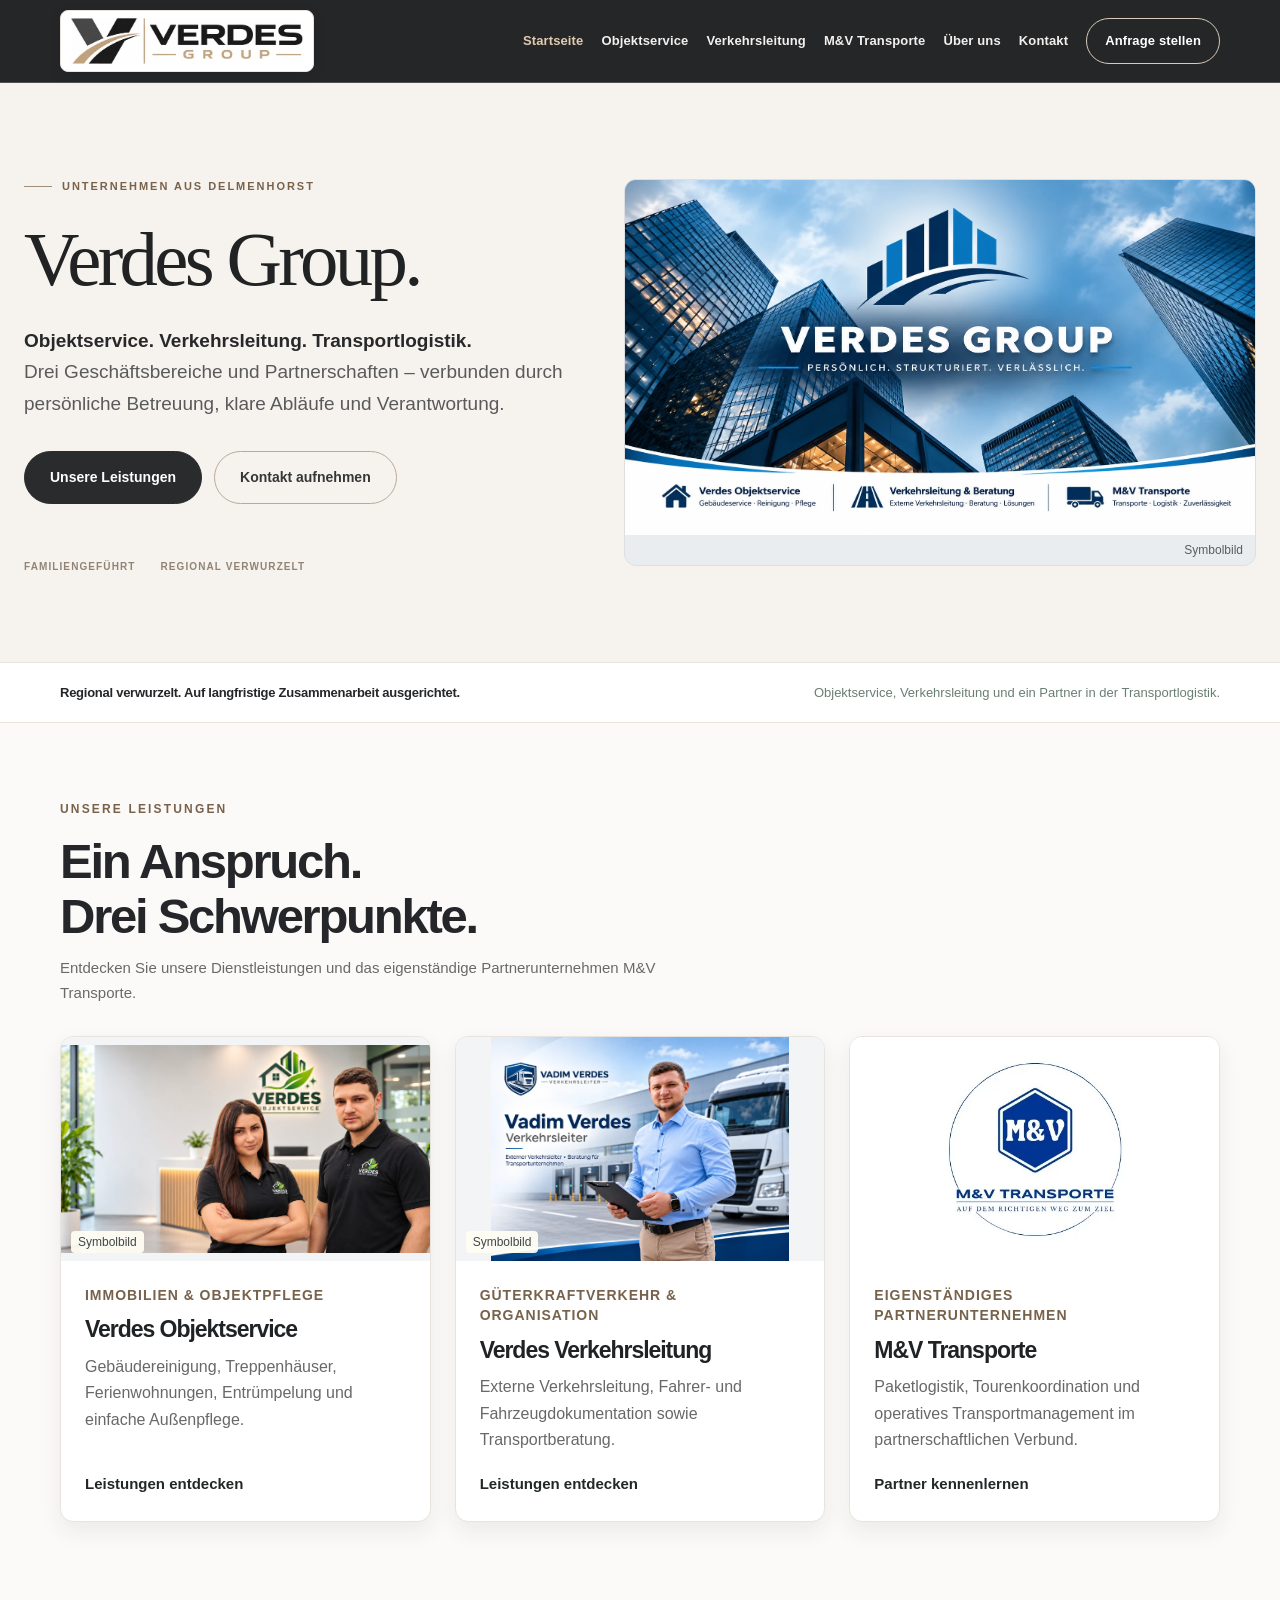
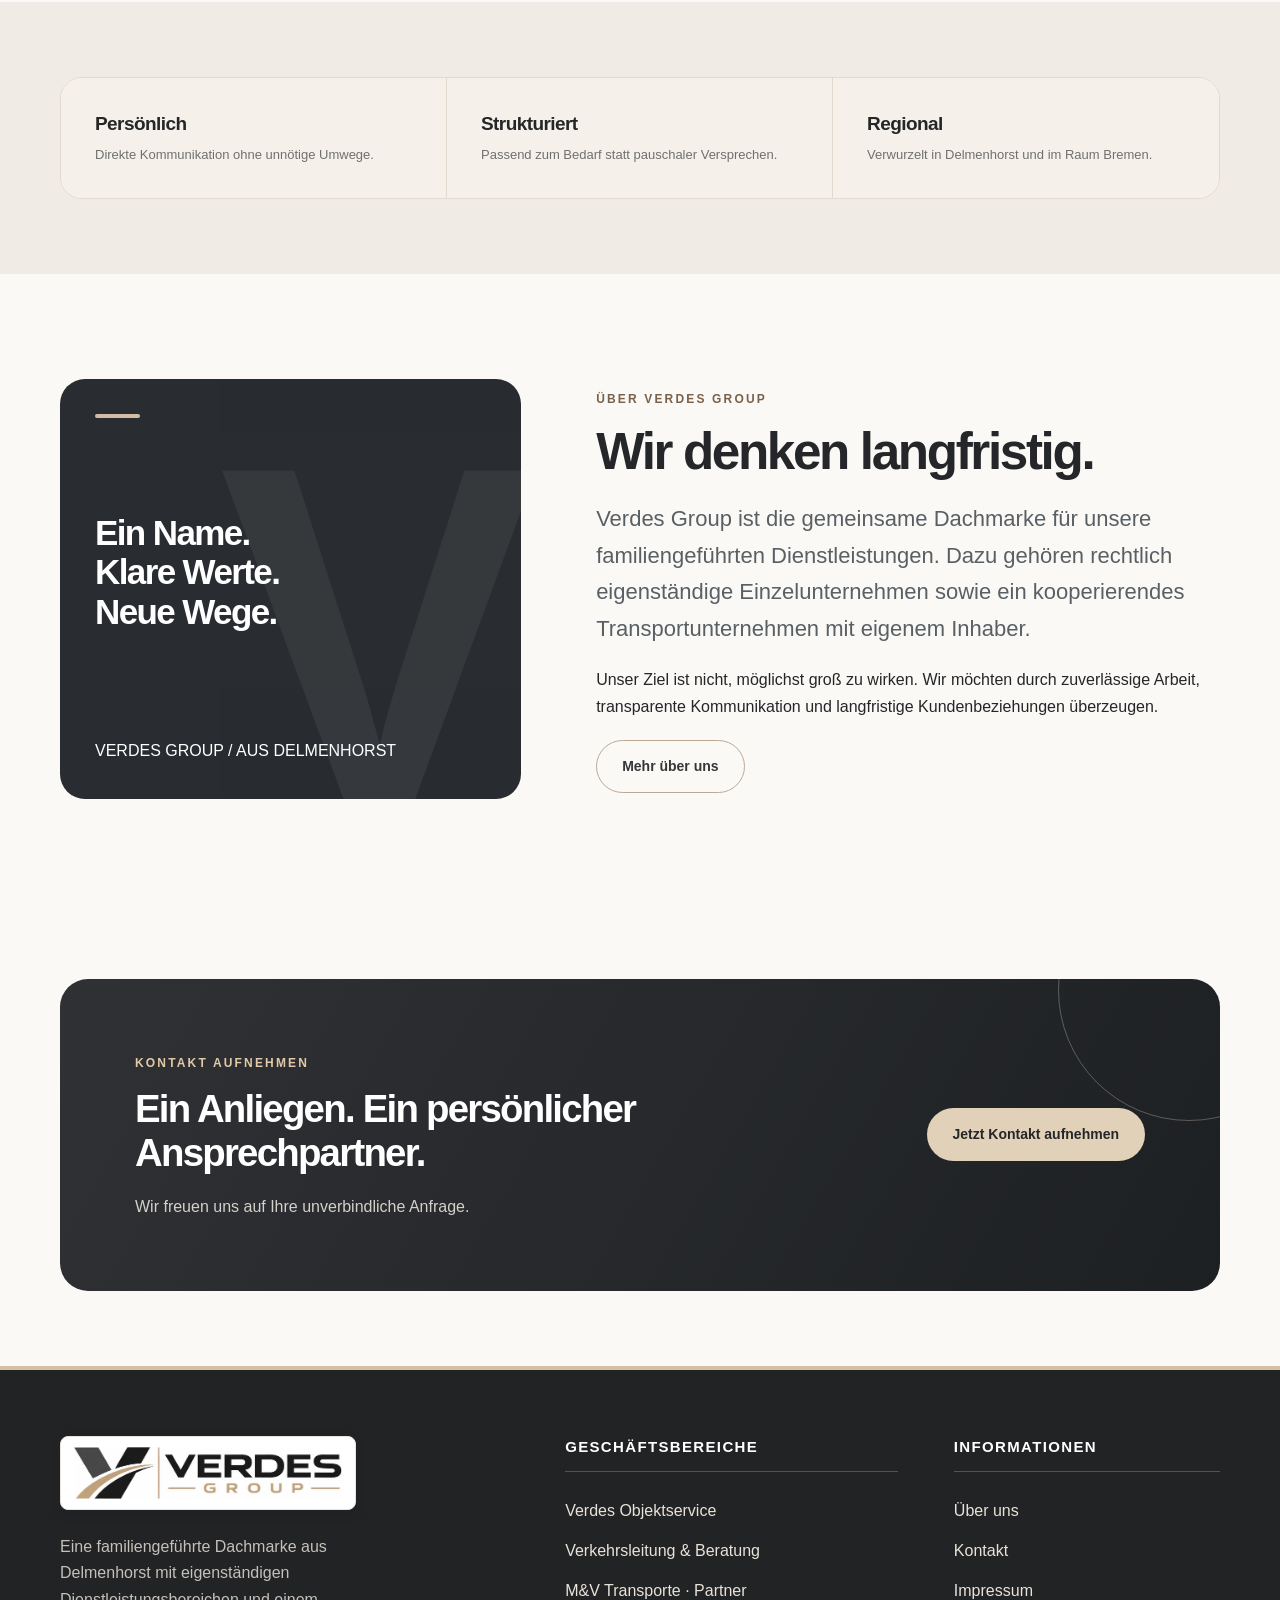
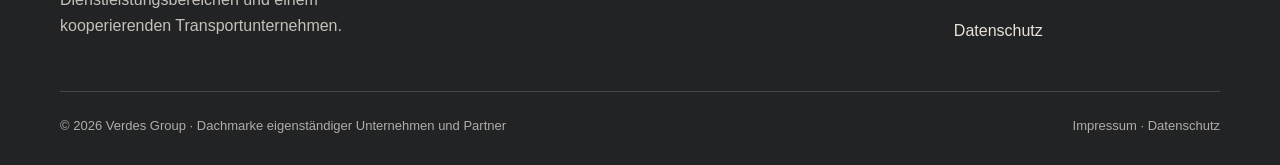
==== commit 5ce68a72: "Integrate selected images and unify the responsive footer" ====
--- a/index.html
+++ b/index.html
@@ -1,5 +1,5 @@
-<!doctype html><html lang="de"><head><meta charset="utf-8"><meta name="viewport" content="width=device-width,initial-scale=1"><meta name="theme-color" content="#252525"><meta name="description" content="Verdes Group – Objektservice, externe Verkehrsleitung und das Partnerunternehmen M&amp;V Transporte. Dienstleistungen aus Delmenhorst."><title>Familiengeführte Dienstleistungen aus Delmenhorst | Verdes Group</title><link rel="icon" type="image/png" href="/assets/verdes-group-favicon.png"><link rel="stylesheet" href="/assets/styles.css"></head><body><a class="skip" href="#inhalt">Zum Inhalt springen</a><header class="site-header"><div class="container nav"><a class="brand" href="/" aria-label="Verdes Group Startseite"><img class="brand-logo" src="/assets/verdes-group-logo.webp" width="640" height="125" alt="Verdes Group"></a><button class="menu-button" type="button" aria-label="Menü öffnen" aria-controls="navigation" aria-expanded="false">☰</button><nav id="navigation" class="nav-links" aria-label="Hauptnavigation"><a href="/" class="active" aria-current="page">Startseite</a><a href="/objektservice/">Objektservice</a><a href="/verkehrsleitung/">Verkehrsleitung</a><a href="/mv-transporte/">M&amp;V Transporte</a><a href="/ueber-uns/">Über uns</a><a href="/kontakt/">Kontakt</a><a class="nav-cta" href="/kontakt/">Anfrage stellen ↗</a></nav></div></header><main id="inhalt"><section class="hero premium-hero"><div class="container hero-grid"><div class="hero-copy"><span class="eyebrow premium-hero-kicker">UNTERNEHMEN AUS DELMENHORST</span><h1>Verdes <em>Group.</em></h1><p class="lead"><strong>Objektservice. Verkehrsleitung. Transportlogistik.</strong><br>Drei Geschäftsbereiche und Partnerschaften – verbunden durch persönliche Betreuung, klare Abläufe und Verantwortung.</p><div class="btn-row"><a class="btn btn-primary" href="#geschaeftsbereiche">Unsere Leistungen <span class="arrow">↗</span></a><a class="btn btn-outline" href="/kontakt/">Kontakt aufnehmen</a></div><div class="hero-meta"><span>FAMILIENGEFÜHRT</span><span>REGIONAL VERWURZELT</span></div></div><div class="hero-visual premium-hero-photo" role="img" aria-label="Symbolbild moderner Architektur als Ausdruck unserer Unternehmenswerte"><div class="premium-photo-shade"></div><div class="premium-photo-caption"><span>VERDES GROUP</span><small>Persönlich. Strukturiert. Verlässlich.</small></div><span class="image-disclaimer">Symbolbild</span></div></div></section><div class="intro-strip"><div class="container intro-strip-inner"><strong>Regional verwurzelt. Auf langfristige Zusammenarbeit ausgerichtet.</strong><p>Objektservice, Verkehrsleitung und ein Partner in der Transportlogistik.</p></div></div><section class="section premium-services" id="geschaeftsbereiche"><div class="container"><div class="section-head"><span class="eyebrow">UNSERE LEISTUNGEN</span><h2>Ein Anspruch.<br>Drei Schwerpunkte.</h2><p>Entdecken Sie unsere Dienstleistungen und das eigenständige Partnerunternehmen M&amp;V Transporte.</p></div><div class="service-grid premium-service-grid">
-<a class="premium-service-card" href="/objektservice/"><span class="premium-card-image premium-card-obj" role="img" aria-label="Symbolfoto einer gepflegten Immobilie"><span class="premium-number">01</span></span><span class="premium-card-body"><span class="premium-card-label">IMMOBILIEN & OBJEKTPFLEGE</span><strong>Verdes Objektservice</strong><span class="premium-desc">Gebäudereinigung, Treppenhäuser, Ferienwohnungen, Entrümpelung und einfache Außenpflege.</span><span class="premium-card-link">Leistungen entdecken <b aria-hidden="true">↗</b></span></span></a>
-<a class="premium-service-card" href="/verkehrsleitung/"><span class="premium-card-image premium-card-verkehr" role="img" aria-label="Symbolfoto aus dem Straßenverkehr"><span class="premium-number">02</span></span><span class="premium-card-body"><span class="premium-card-label">GÜTERKRAFTVERKEHR & ORGANISATION</span><strong>Verdes Verkehrsleitung</strong><span class="premium-desc">Externe Verkehrsleitung, Fahrer- und Fahrzeugdokumentation sowie Transportberatung.</span><span class="premium-card-link">Leistungen entdecken <b aria-hidden="true">↗</b></span></span></a>
-<a class="premium-service-card" href="/mv-transporte/"><span class="premium-card-image premium-card-transport" role="img" aria-label="Symbolfoto eines Transportfahrzeugs"><span class="premium-number">03</span></span><span class="premium-card-body"><span class="premium-card-label">EIGENSTÄNDIGES PARTNERUNTERNEHMEN</span><strong>M&amp;V Transporte</strong><span class="premium-desc">Paketlogistik, Tourenkoordination und operatives Transportmanagement im partnerschaftlichen Verbund.</span><span class="premium-card-link">Partner kennenlernen <b aria-hidden="true">↗</b></span></span></a>
-</div></div></section><section class="section-sm section-soft"><div class="container"><div class="stat-grid"><div class="stat"><strong>Persönlich</strong><p>Direkte Kommunikation ohne unnötige Umwege.</p></div><div class="stat"><strong>Strukturiert</strong><p>Passend zum Bedarf statt pauschaler Versprechen.</p></div><div class="stat"><strong>Regional</strong><p>Verwurzelt in Delmenhorst und im Raum Bremen.</p></div></div></div></section><section class="section"><div class="container about-split"><div class="about-panel"><span class="line"></span><h3>Ein Name.<br>Klare Werte.<br>Neue Wege.</h3><span>VERDES GROUP / AUS DELMENHORST</span></div><div><span class="eyebrow">Über Verdes Group</span><h2>Wir denken langfristig.</h2><p class="lead">Verdes Group ist die gemeinsame Dachmarke für unsere familiengeführten Dienstleistungen. Dazu gehören rechtlich eigenständige Einzelunternehmen sowie ein kooperierendes Transportunternehmen mit eigenem Inhaber.</p><p>Unser Ziel ist nicht, möglichst groß zu wirken. Wir möchten durch zuverlässige Arbeit, transparente Kommunikation und langfristige Kundenbeziehungen überzeugen.</p><a class="btn btn-outline" href="/ueber-uns/">Mehr über uns <span class="arrow">↗</span></a></div></div></section><section class="section-sm"><div class="container"><div class="cta-band"><div><span class="eyebrow" style="color:#cde8ac">Kontakt aufnehmen</span><h2>Ein Anliegen. Ein persönlicher Ansprechpartner.</h2><p>Wir freuen uns auf Ihre unverbindliche Anfrage.</p></div><a class="btn btn-lime" href="/kontakt/">Jetzt Kontakt aufnehmen <span class="arrow">↗</span></a></div></div></section></main><footer class="footer"><div class="container"><div class="footer-grid"><div><a class="brand" href="/"><img class="brand-logo" src="/assets/verdes-group-logo.webp" width="640" height="125" alt="Verdes Group"></a><p>Familiengeführte Dachmarke aus Delmenhorst. Eigenständige Dienstleistungen und ein partnerschaftlich verbundenes Transportunternehmen.</p></div><div><h4>Geschäftsbereiche</h4><a href="/objektservice/">Verdes Objektservice</a><a href="/verkehrsleitung/">Verkehrsleitung &amp; Beratung</a><a href="/mv-transporte/">M&amp;V Transporte · Partner</a></div><div><h4>Informationen</h4><a href="/ueber-uns/">Über uns</a><a href="/kontakt/">Kontakt</a><a href="/impressum/">Impressum</a><a href="/datenschutz/">Datenschutz</a></div></div><div class="footer-bottom"><span>© <span id="year">2026</span> Verdes Group · Dachmarke eigenständiger Unternehmen und Partner</span><span><a href="/impressum/">Impressum</a> · <a href="/datenschutz/">Datenschutz</a></span></div></div></footer><script src="/assets/site.js" defer></script></body></html>+<!doctype html><html lang="de"><head><meta charset="utf-8"><meta name="viewport" content="width=device-width,initial-scale=1"><meta name="theme-color" content="#252525"><meta name="description" content="Verdes Group – Objektservice, externe Verkehrsleitung und das Partnerunternehmen M&amp;V Transporte. Dienstleistungen aus Delmenhorst."><title>Familiengeführte Dienstleistungen aus Delmenhorst | Verdes Group</title><link rel="icon" type="image/png" href="/assets/verdes-group-favicon.png"><link rel="stylesheet" href="/assets/styles.css?v=20261123-3"></head><body><a class="skip" href="#inhalt">Zum Inhalt springen</a><header class="site-header"><div class="container nav"><a class="brand" href="/" aria-label="Verdes Group Startseite"><img class="brand-logo" src="/assets/verdes-group-logo.webp" width="640" height="125" alt="Verdes Group"></a><button class="menu-button" type="button" aria-label="Menü öffnen" aria-controls="navigation" aria-expanded="false">☰</button><nav id="navigation" class="nav-links" aria-label="Hauptnavigation"><a href="/" class="active" aria-current="page">Startseite</a><a href="/objektservice/">Objektservice</a><a href="/verkehrsleitung/">Verkehrsleitung</a><a href="/mv-transporte/">M&amp;V Transporte</a><a href="/ueber-uns/">Über uns</a><a href="/kontakt/">Kontakt</a><a class="nav-cta" href="/kontakt/">Anfrage stellen</a></nav></div></header><main id="inhalt"><section class="hero premium-hero"><div class="container hero-grid"><div class="hero-copy"><span class="eyebrow premium-hero-kicker">UNTERNEHMEN AUS DELMENHORST</span><h1>Verdes <em>Group.</em></h1><p class="lead"><strong>Objektservice. Verkehrsleitung. Transportlogistik.</strong><br>Drei Geschäftsbereiche und Partnerschaften – verbunden durch persönliche Betreuung, klare Abläufe und Verantwortung.</p><div class="btn-row"><a class="btn btn-primary" href="#geschaeftsbereiche">Unsere Leistungen</a><a class="btn btn-outline" href="/kontakt/">Kontakt aufnehmen</a></div><div class="hero-meta"><span>FAMILIENGEFÜHRT</span><span>REGIONAL VERWURZELT</span></div></div><figure class="hero-visual premium-hero-photo"><img src="/assets/images/verdes-group-unternehmen.webp" width="1671" height="941" alt="Verdes Group: Persönlich. Strukturiert. Verlässlich. Blaue Architektur als Symbolmotiv mit den drei Bereichen Objektservice, Verkehrsleitung und M&amp;V Transporte." fetchpriority="high" decoding="async"><figcaption>Symbolbild</figcaption></figure></div></section><div class="intro-strip"><div class="container intro-strip-inner"><strong>Regional verwurzelt. Auf langfristige Zusammenarbeit ausgerichtet.</strong><p>Objektservice, Verkehrsleitung und ein Partner in der Transportlogistik.</p></div></div><section class="section premium-services" id="geschaeftsbereiche"><div class="container"><div class="section-head"><span class="eyebrow">UNSERE LEISTUNGEN</span><h2>Ein Anspruch.<br>Drei Schwerpunkte.</h2><p>Entdecken Sie unsere Dienstleistungen und das eigenständige Partnerunternehmen M&amp;V Transporte.</p></div><div class="service-grid premium-service-grid">
+<a class="premium-service-card" href="/objektservice/"><span class="premium-card-image premium-card-obj"><img src="/assets/images/verdes-objektservice.webp" width="1672" height="941" alt="Gestaltetes Markenmotiv für Verdes Objektservice mit zwei Personen im Empfangsbereich" loading="lazy" decoding="async"><span class="image-label">Symbolbild</span></span><span class="premium-card-body"><span class="premium-card-label">IMMOBILIEN & OBJEKTPFLEGE</span><strong>Verdes Objektservice</strong><span class="premium-desc">Gebäudereinigung, Treppenhäuser, Ferienwohnungen, Entrümpelung und einfache Außenpflege.</span><span class="premium-card-link">Leistungen entdecken</span></span></a>
+<a class="premium-service-card" href="/verkehrsleitung/"><span class="premium-card-image premium-card-verkehr"><img src="/assets/images/verdes-verkehrsleitung.webp" width="1448" height="1086" alt="Gestaltetes Markenmotiv: Vadim Verdes – externe Verkehrsleitung und Beratung für Transportunternehmen" loading="lazy" decoding="async"><span class="image-label">Symbolbild</span></span><span class="premium-card-body"><span class="premium-card-label">GÜTERKRAFTVERKEHR & ORGANISATION</span><strong>Verdes Verkehrsleitung</strong><span class="premium-desc">Externe Verkehrsleitung, Fahrer- und Fahrzeugdokumentation sowie Transportberatung.</span><span class="premium-card-link">Leistungen entdecken</span></span></a>
+<a class="premium-service-card" href="/mv-transporte/"><span class="premium-card-image premium-card-transport premium-card-logo"><img src="/assets/images/mv-transporte-logo.webp" width="306" height="310" alt="Original-Logo von M&amp;V Transporte – Auf dem richtigen Weg zum Ziel" loading="lazy" decoding="async"></span><span class="premium-card-body"><span class="premium-card-label">EIGENSTÄNDIGES PARTNERUNTERNEHMEN</span><strong>M&amp;V Transporte</strong><span class="premium-desc">Paketlogistik, Tourenkoordination und operatives Transportmanagement im partnerschaftlichen Verbund.</span><span class="premium-card-link">Partner kennenlernen</span></span></a>
+</div></div></section><section class="section-sm section-soft"><div class="container"><div class="stat-grid"><div class="stat"><strong>Persönlich</strong><p>Direkte Kommunikation ohne unnötige Umwege.</p></div><div class="stat"><strong>Strukturiert</strong><p>Passend zum Bedarf statt pauschaler Versprechen.</p></div><div class="stat"><strong>Regional</strong><p>Verwurzelt in Delmenhorst und im Raum Bremen.</p></div></div></div></section><section class="section"><div class="container about-split"><div class="about-panel"><span class="line"></span><h3>Ein Name.<br>Klare Werte.<br>Neue Wege.</h3><span>VERDES GROUP / AUS DELMENHORST</span></div><div><span class="eyebrow">Über Verdes Group</span><h2>Wir denken langfristig.</h2><p class="lead">Verdes Group ist die gemeinsame Dachmarke für unsere familiengeführten Dienstleistungen. Dazu gehören rechtlich eigenständige Einzelunternehmen sowie ein kooperierendes Transportunternehmen mit eigenem Inhaber.</p><p>Unser Ziel ist nicht, möglichst groß zu wirken. Wir möchten durch zuverlässige Arbeit, transparente Kommunikation und langfristige Kundenbeziehungen überzeugen.</p><a class="btn btn-outline" href="/ueber-uns/">Mehr über uns</a></div></div></section><section class="section-sm"><div class="container"><div class="cta-band"><div><span class="eyebrow" style="color:#e2c9a7">Kontakt aufnehmen</span><h2>Ein Anliegen. Ein persönlicher Ansprechpartner.</h2><p>Wir freuen uns auf Ihre unverbindliche Anfrage.</p></div><a class="btn btn-lime" href="/kontakt/">Jetzt Kontakt aufnehmen</a></div></div></section></main><footer class="footer"><div class="container"><div class="footer-grid"><div class="footer-brand"><a class="brand" href="/" aria-label="Verdes Group Startseite"><img class="brand-logo" src="/assets/verdes-group-logo.webp" width="640" height="125" alt="Verdes Group" loading="lazy" decoding="async"></a><p>Eine familiengeführte Dachmarke aus Delmenhorst mit eigenständigen Dienstleistungsbereichen und einem kooperierenden Transportunternehmen.</p></div><nav class="footer-links" aria-label="Geschäftsbereiche"><h2>Geschäftsbereiche</h2><a href="/objektservice/">Verdes Objektservice</a><a href="/verkehrsleitung/">Verkehrsleitung &amp; Beratung</a><a href="/mv-transporte/">M&amp;V Transporte · Partner</a></nav><nav class="footer-links" aria-label="Informationen"><h2>Informationen</h2><a href="/ueber-uns/">Über uns</a><a href="/kontakt/">Kontakt</a><a href="/impressum/">Impressum</a><a href="/datenschutz/">Datenschutz</a></nav></div><div class="footer-bottom"><span>© <span id="year">2026</span> Verdes Group · Dachmarke eigenständiger Unternehmen und Partner</span><span><a href="/impressum/">Impressum</a> · <a href="/datenschutz/">Datenschutz</a></span></div></div></footer><script src="/assets/site.js?v=20261123-3" defer></script></body></html>
--- a/assets/styles.css
+++ b/assets/styles.css
@@ -1,5 +1,5 @@
 :root{--ink:#152c28;--ink2:#39514a;--forest:#174c3f;--forest2:#246451;--lime:#c9e897;--mint:#e8f2e7;--paper:#fafaf6;--warm:#f3f1e9;--line:#dce4dc;--white:#fff;--shadow:0 24px 70px rgba(16,50,40,.09);--radius:22px;--max:1160px}
-*{box-sizing:border-box}html{scroll-behavior:smooth}body{margin:0;background:var(--paper);color:var(--ink);font-family:Inter,"Segoe UI",Arial,sans-serif;-webkit-font-smoothing:antialiased;line-height:1.65}a{color:inherit;text-decoration:none}a:focus-visible,button:focus-visible{outline:3px solid #8bc65b;outline-offset:4px}button{font:inherit}img{max-width:100%;display:block}.container{width:min(calc(100% - 48px),var(--max));margin-inline:auto}.eyebrow{font-size:12px;letter-spacing:.16em;text-transform:uppercase;font-weight:800;color:var(--forest2)}.section{padding:105px 0}.section-sm{padding:75px 0}.section-soft{background:var(--warm)}.section-dark{background:var(--ink);color:white}.section-head{max-width:720px;margin-bottom:36px}.section-head p{color:#60736a;font-size:18px}h1,h2,h3,p{margin-top:0}h1,h2,h3{line-height:1.13;letter-spacing:-.045em}h1{font-size:clamp(48px,6.2vw,90px);font-weight:750;margin-bottom:25px}h2{font-size:clamp(34px,4vw,58px);margin:12px 0 20px;font-weight:750}h3{font-size:25px;font-weight:750;margin:0 0 12px}p{margin-bottom:20px}.lead{font-size:clamp(18px,2vw,22px);line-height:1.66;color:#52685e;max-width:640px}.muted{color:#678078}.light{color:#b9cdc4}.btn{display:inline-flex;align-items:center;justify-content:center;gap:12px;border:1px solid transparent;border-radius:999px;padding:14px 25px;min-height:53px;font-size:14px;font-weight:800;line-height:1.2;transition:transform .2s,background .2s,color .2s;cursor:pointer}.btn:hover{transform:translateY(-2px)}.btn-primary{background:var(--forest);color:#fff}.btn-primary:hover{background:#20634f}.btn-outline{border-color:#a9c0b4;color:var(--ink);background:transparent}.btn-outline:hover{background:#ebf4e8}.btn-light{background:#fff;color:var(--forest)}.btn-lime{background:var(--lime);color:#133e31}.btn-row{display:flex;gap:12px;flex-wrap:wrap;margin-top:28px}.arrow{font-size:19px;line-height:0}.site-header{position:sticky;top:0;z-index:100;background:rgba(250,250,246,.95);backdrop-filter:blur(18px);border-bottom:1px solid rgba(30,80,60,.1)}.nav{min-height:82px;display:flex;align-items:center;justify-content:space-between;gap:20px}.brand{display:inline-flex;align-items:center;gap:12px;white-space:nowrap}.brand-mark{height:39px;width:39px;display:grid;place-items:center;background:var(--forest);color:var(--lime);border-radius:12px;font-size:23px;letter-spacing:-.12em;font-weight:800;padding-right:3px}.brand-name{display:flex;flex-direction:column;font-weight:800;letter-spacing:.08em;line-height:1.16;font-size:17px}.brand-name small{font-weight:650;font-size:9px;letter-spacing:.28em;color:#8a9b90;margin-top:5px}.nav-links{display:flex;align-items:center;gap:28px}.nav-links a{font-size:13px;font-weight:750;color:#3e564d;transition:color .2s}.nav-links a:hover,.nav-links a.active{color:#1e8461}.nav-links .nav-cta{padding:11px 18px;background:var(--ink);border-radius:100px;color:white}.nav-links .nav-cta:hover{color:white;background:var(--forest2)}.menu-button{display:none;border:1px solid var(--line);border-radius:12px;background:white;padding:7px 13px;font-size:24px;color:var(--forest)}.hero{overflow:hidden;padding:90px 0 90px;position:relative}.hero-grid{display:grid;grid-template-columns:1.03fr .97fr;align-items:center;gap:45px}.hero-kicker{display:inline-flex;gap:8px;align-items:center;padding:8px 13px;border:1px solid #d2e0d1;border-radius:30px;background:#edf5e8;font-size:12px;font-weight:750;color:var(--forest);margin-bottom:20px}.hero h1 em{font-style:normal;color:var(--forest2)}.hero-copy{padding:20px 0}.hero-meta{display:flex;align-items:center;gap:25px;color:#728279;font-size:12px;font-weight:650;margin-top:54px}.hero-meta span{display:inline-flex;align-items:center;gap:8px}.dot{height:7px;width:7px;border-radius:100%;background:#82b763;display:inline-block}.hero-visual{min-height:550px;border-radius:30px;position:relative;overflow:hidden;background:radial-gradient(circle at 85% 15%,#659481 0%,transparent 35%),linear-gradient(135deg,#285f50,#11372f 73%);box-shadow:var(--shadow)}.hero-visual:after{content:"";position:absolute;inset:0;opacity:.2;background-image:linear-gradient(#ffffff26 1px,transparent 1px),linear-gradient(90deg,#ffffff26 1px,transparent 1px);background-size:40px 40px}.visual-orbit{position:absolute;border:1px solid rgba(230,246,221,.23);border-radius:50%;width:600px;height:600px;top:-170px;left:80px;z-index:1}.visual-orbit.two{width:420px;height:420px;top:-75px;left:170px}.sky-title{position:absolute;top:46px;left:45px;color:#cfe1d6;font-size:12px;font-weight:800;letter-spacing:.2em;z-index:2}.visual-bottom{position:absolute;z-index:3;bottom:34px;left:38px;right:38px;display:flex;align-items:end;justify-content:space-between;color:#fff;gap:15px}.visual-bottom strong{font-size:23px;line-height:1.24;letter-spacing:-.035em}.visual-bottom small{font-size:11px;color:#d5e8db}.building-graphic{position:absolute;bottom:120px;left:85px;right:70px;height:300px;z-index:2;display:flex;align-items:flex-end;justify-content:space-between;gap:12px}.building{background:linear-gradient(180deg,#b8d6b9,#e8f2df);border-radius:10px 10px 0 0;box-shadow:inset -16px 0 0 #7eab94;position:relative}.building:before{content:"";position:absolute;inset:26px 23px;background:repeating-linear-gradient(90deg,#295d52 0 18px,transparent 18px 43px);-webkit-mask:repeating-linear-gradient(0deg,#000 0 23px,transparent 23px 45px);mask:repeating-linear-gradient(0deg,#000 0 23px,transparent 23px 45px);opacity:.75}.building.one{height:75%;flex:1}.building.two{height:100%;flex:1.18}.building.three{height:62%;flex:.8}.building-graphic .ground{position:absolute;background:#d6e9cd;height:10px;border-radius:30px;bottom:-9px;left:-30px;right:-35px}.visual-chip{position:absolute;top:145px;right:22px;z-index:4;background:rgba(255,255,255,.94);color:var(--forest);border-radius:18px;padding:18px 20px;box-shadow:0 18px 36px #102f2433}.visual-chip b{display:block;font-size:16px}.visual-chip small{font-size:11px;color:#63776d}.intro-strip{border-top:1px solid var(--line);border-bottom:1px solid var(--line);padding:25px 0;background:white}.intro-strip-inner{display:flex;justify-content:space-between;align-items:center;gap:30px}.intro-strip strong{font-size:14px;letter-spacing:-.02em}.intro-strip p{font-size:13px;color:#6b7e73;margin:0}.service-grid{display:grid;grid-template-columns:repeat(2,minmax(0,1fr));gap:22px}.service-card{border-radius:25px;overflow:hidden;position:relative;min-height:420px;display:flex;flex-direction:column;justify-content:space-between;padding:36px;color:#fff;transition:transform .24s,box-shadow .24s}.service-card:hover{transform:translateY(-5px);box-shadow:0 20px 45px #14362d30}.service-card.obj{background:linear-gradient(135deg,#285f50 10%,#17382f)}.service-card.traffic{background:linear-gradient(135deg,#2e3c44,#101e24)}.service-card .tag{display:inline-block;align-self:flex-start;border:1px solid #ffffff50;border-radius:30px;padding:7px 12px;color:#e7f7e8;font-size:11px;font-weight:750;letter-spacing:.08em;text-transform:uppercase}.service-card h3{font-size:clamp(33px,3.5vw,49px);max-width:370px;margin:0 0 14px}.service-card p{max-width:370px;color:#d2e1d7;font-size:15px}.card-cta{display:flex;align-items:center;justify-content:space-between;margin-top:23px;padding-top:18px;border-top:1px solid #ffffff4a;font-weight:800;font-size:14px}.card-cta .circle{background:#d3eba6;color:#244d3b;width:39px;height:39px;border-radius:50%;display:grid;place-items:center;font-size:20px}.service-art{position:absolute;right:18px;top:45px;opacity:.13;pointer-events:none;font-weight:800;font-size:190px;line-height:1;letter-spacing:-.15em}.stat-grid{display:grid;grid-template-columns:repeat(3,1fr);gap:0;border:1px solid var(--line);border-radius:22px;background:white;overflow:hidden}.stat{padding:33px 34px;border-right:1px solid var(--line)}.stat:last-child{border-right:0}.stat strong{display:block;font-size:19px;line-height:1.35;letter-spacing:-.03em;margin-bottom:7px}.stat p{font-size:13px;color:#667c70;margin:0}.about-split{display:grid;grid-template-columns:.85fr 1.15fr;gap:75px;align-items:center}.about-panel{min-height:420px;background:var(--forest);border-radius:25px;position:relative;overflow:hidden;padding:35px;color:white;display:flex;flex-direction:column;justify-content:space-between}.about-panel:before{content:"V";position:absolute;font-weight:800;font-size:480px;opacity:.06;top:-140px;right:-18px}.about-panel .line{display:block;width:45px;height:4px;background:var(--lime);border-radius:3px}.about-panel h3{font-size:35px;max-width:240px}.about-list{list-style:none;padding:0;margin:25px 0}.about-list li{padding:12px 0;border-bottom:1px solid var(--line);display:flex;gap:10px;align-items:baseline;font-size:15px;color:#435b50}.about-list li:before{content:"↗";font-size:19px;color:var(--forest2);font-weight:800}.cta-band{padding:70px 75px;border-radius:28px;background:linear-gradient(110deg,#204f42,#11372e);color:#fff;display:flex;justify-content:space-between;align-items:center;gap:40px;overflow:hidden;position:relative}.cta-band:after{content:"";position:absolute;width:260px;height:260px;border:1px solid #ffffff36;right:-100px;top:-120px;border-radius:50%}.cta-band h2{font-size:clamp(30px,3vw,45px);max-width:650px}.cta-band p{color:#cfe0d5;margin-bottom:0}.cta-band .btn{flex-shrink:0;position:relative;z-index:1}.page-hero{padding:92px 0 90px;background:linear-gradient(140deg,#e9f2e7,#fafaf6 75%);border-bottom:1px solid var(--line)}.page-hero .lead{max-width:680px}.page-hero h1{max-width:920px;font-size:clamp(44px,5.5vw,76px)}.page-hero.traffic-page{background:linear-gradient(140deg,#e8edee,#fafaf6 75%)}.page-hero .micro{display:flex;gap:12px;flex-wrap:wrap;margin-top:28px}.micro span{font-size:12px;font-weight:750;border:1px solid #cbdccf;border-radius:40px;padding:7px 13px;color:#315b46;background:#f8fcf8}.content-grid{display:grid;grid-template-columns:repeat(3,1fr);gap:18px}.feature{background:white;border:1px solid var(--line);border-radius:21px;padding:29px;min-height:220px}.feature-index{font-size:12px;font-weight:850;color:#4c936e;letter-spacing:.1em;display:block;margin-bottom:26px}.feature h3{font-size:23px}.feature p{color:#6d7d74;font-size:14px;margin:0}.steps{display:grid;grid-template-columns:repeat(3,1fr);gap:20px;counter-reset:st}.step{position:relative;padding:30px;background:white;border:1px solid var(--line);border-radius:22px}.step:before{counter-increment:st;content:"0" counter(st);display:grid;place-items:center;height:46px;width:46px;border-radius:50%;background:var(--mint);color:var(--forest);font-weight:850;margin-bottom:30px}.step p{font-size:14px;color:#64776d;margin:0}.contact-grid{display:grid;grid-template-columns:1.15fr .85fr;gap:25px}.contact-card{background:white;border:1px solid var(--line);border-radius:24px;padding:40px}.contact-card.dark{background:var(--ink);color:white;border:0}.contact-card .contact-detail{padding:19px 0;border-bottom:1px solid var(--line)}.contact-card.dark .contact-detail{border-color:#ffffff30}.contact-detail .caption{font-size:11px;letter-spacing:.11em;text-transform:uppercase;color:#749080;font-weight:800;display:block;margin-bottom:5px}.contact-detail a{font-size:18px;font-weight:800;overflow-wrap:anywhere}.contact-detail a:hover{text-decoration:underline}.contact-card.dark .caption{color:#9fbcae}.prose{max-width:820px}.prose h2{font-size:30px;margin-top:45px}.prose h3{font-size:22px;margin-top:30px}.prose p,.prose li{color:#4d6258}.prose a{color:var(--forest);text-decoration:underline}.fineprint{font-size:12px;color:#708379}.legal-note{background:#f0f4ec;border-left:4px solid #719b72;padding:18px 20px;border-radius:0 10px 10px 0}.footer{background:#102c25;color:#eaf3ea;padding:65px 0 28px}.footer-grid{display:grid;grid-template-columns:2fr 1fr 1fr;gap:65px}.footer .brand-mark{background:#d2e7a7;color:#1b4534}.footer .brand-name small{color:#91ad9e}.footer p{font-size:13px;max-width:360px;color:#acc5b5;margin-top:23px}.footer h4{font-size:12px;letter-spacing:.13em;text-transform:uppercase;color:#c6dfae;margin:0 0 20px}.footer a{display:block;color:#d5e3d8;font-size:13px;margin:12px 0}.footer a:hover{text-decoration:underline}.footer-bottom{border-top:1px solid #ffffff29;margin-top:53px;padding-top:24px;display:flex;justify-content:space-between;gap:20px;color:#9cb4a7;font-size:12px}.footer-bottom a{display:inline;margin:0}.skip{position:absolute;top:-80px;left:10px;background:#fff;padding:10px;z-index:999}.skip:focus{top:10px}
+*{box-sizing:border-box}html{scroll-behavior:smooth}body{margin:0;background:var(--paper);color:var(--ink);font-family:Inter,"Segoe UI",Arial,sans-serif;-webkit-font-smoothing:antialiased;line-height:1.65}a{color:inherit;text-decoration:none}a:focus-visible,button:focus-visible{outline:3px solid #8bc65b;outline-offset:4px}button{font:inherit}img{max-width:100%;display:block}.container{width:min(calc(100% - 48px),var(--max));margin-inline:auto}.eyebrow{font-size:12px;letter-spacing:.16em;text-transform:uppercase;font-weight:800;color:var(--forest2)}.section{padding:105px 0}.section-sm{padding:75px 0}.section-soft{background:var(--warm)}.section-dark{background:var(--ink);color:white}.section-head{max-width:720px;margin-bottom:36px}.section-head p{color:#60736a;font-size:18px}h1,h2,h3,p{margin-top:0}h1,h2,h3{line-height:1.13;letter-spacing:-.045em}h1{font-size:clamp(48px,6.2vw,90px);font-weight:750;margin-bottom:25px}h2{font-size:clamp(34px,4vw,58px);margin:12px 0 20px;font-weight:750}h3{font-size:25px;font-weight:750;margin:0 0 12px}p{margin-bottom:20px}.lead{font-size:clamp(18px,2vw,22px);line-height:1.66;color:#52685e;max-width:640px}.muted{color:#678078}.light{color:#b9cdc4}.btn{display:inline-flex;align-items:center;justify-content:center;gap:12px;border:1px solid transparent;border-radius:999px;padding:14px 25px;min-height:53px;font-size:14px;font-weight:800;line-height:1.2;transition:transform .2s,background .2s,color .2s;cursor:pointer}.btn:hover{transform:translateY(-2px)}.btn-primary{background:var(--forest);color:#fff}.btn-primary:hover{background:#20634f}.btn-outline{border-color:#a9c0b4;color:var(--ink);background:transparent}.btn-outline:hover{background:#ebf4e8}.btn-light{background:#fff;color:var(--forest)}.btn-lime{background:var(--lime);color:#133e31}.btn-row{display:flex;gap:12px;flex-wrap:wrap;margin-top:28px}.arrow{font-size:19px;line-height:0}.site-header{position:sticky;top:0;z-index:100;background:rgba(250,250,246,.95);backdrop-filter:blur(18px);border-bottom:1px solid rgba(30,80,60,.1)}.nav{min-height:82px;display:flex;align-items:center;justify-content:space-between;gap:20px}.brand{display:inline-flex;align-items:center;gap:12px;white-space:nowrap}.brand-mark{height:39px;width:39px;display:grid;place-items:center;background:var(--forest);color:var(--lime);border-radius:12px;font-size:23px;letter-spacing:-.12em;font-weight:800;padding-right:3px}.brand-name{display:flex;flex-direction:column;font-weight:800;letter-spacing:.08em;line-height:1.16;font-size:17px}.brand-name small{font-weight:650;font-size:9px;letter-spacing:.28em;color:#8a9b90;margin-top:5px}.nav-links{display:flex;align-items:center;gap:28px}.nav-links a{font-size:13px;font-weight:750;color:#3e564d;transition:color .2s}.nav-links a:hover,.nav-links a.active{color:#1e8461}.nav-links .nav-cta{padding:11px 18px;background:var(--ink);border-radius:100px;color:white}.nav-links .nav-cta:hover{color:white;background:var(--forest2)}.menu-button{display:none;border:1px solid var(--line);border-radius:12px;background:white;padding:7px 13px;font-size:24px;color:var(--forest)}.hero{overflow:hidden;padding:90px 0 90px;position:relative}.hero-grid{display:grid;grid-template-columns:1.03fr .97fr;align-items:center;gap:45px}.hero-kicker{display:inline-flex;gap:8px;align-items:center;padding:8px 13px;border:1px solid #d2e0d1;border-radius:30px;background:#edf5e8;font-size:12px;font-weight:750;color:var(--forest);margin-bottom:20px}.hero h1 em{font-style:normal;color:var(--forest2)}.hero-copy{padding:20px 0}.hero-meta{display:flex;align-items:center;gap:25px;color:#728279;font-size:12px;font-weight:650;margin-top:54px}.hero-meta span{display:inline-flex;align-items:center;gap:8px}.dot{height:7px;width:7px;border-radius:100%;background:#82b763;display:inline-block}.hero-visual{min-height:550px;border-radius:30px;position:relative;overflow:hidden;background:radial-gradient(circle at 85% 15%,#659481 0%,transparent 35%),linear-gradient(135deg,#285f50,#11372f 73%);box-shadow:var(--shadow)}.hero-visual:after{content:"";position:absolute;inset:0;opacity:.2;background-image:linear-gradient(#ffffff26 1px,transparent 1px),linear-gradient(90deg,#ffffff26 1px,transparent 1px);background-size:40px 40px}.visual-orbit{position:absolute;border:1px solid rgba(230,246,221,.23);border-radius:50%;width:600px;height:600px;top:-170px;left:80px;z-index:1}.visual-orbit.two{width:420px;height:420px;top:-75px;left:170px}.sky-title{position:absolute;top:46px;left:45px;color:#cfe1d6;font-size:12px;font-weight:800;letter-spacing:.2em;z-index:2}.visual-bottom{position:absolute;z-index:3;bottom:34px;left:38px;right:38px;display:flex;align-items:end;justify-content:space-between;color:#fff;gap:15px}.visual-bottom strong{font-size:23px;line-height:1.24;letter-spacing:-.035em}.visual-bottom small{font-size:11px;color:#d5e8db}.building-graphic{position:absolute;bottom:120px;left:85px;right:70px;height:300px;z-index:2;display:flex;align-items:flex-end;justify-content:space-between;gap:12px}.building{background:linear-gradient(180deg,#b8d6b9,#e8f2df);border-radius:10px 10px 0 0;box-shadow:inset -16px 0 0 #7eab94;position:relative}.building:before{content:"";position:absolute;inset:26px 23px;background:repeating-linear-gradient(90deg,#295d52 0 18px,transparent 18px 43px);-webkit-mask:repeating-linear-gradient(0deg,#000 0 23px,transparent 23px 45px);mask:repeating-linear-gradient(0deg,#000 0 23px,transparent 23px 45px);opacity:.75}.building.one{height:75%;flex:1}.building.two{height:100%;flex:1.18}.building.three{height:62%;flex:.8}.building-graphic .ground{position:absolute;background:#d6e9cd;height:10px;border-radius:30px;bottom:-9px;left:-30px;right:-35px}.visual-chip{position:absolute;top:145px;right:22px;z-index:4;background:rgba(255,255,255,.94);color:var(--forest);border-radius:18px;padding:18px 20px;box-shadow:0 18px 36px #102f2433}.visual-chip b{display:block;font-size:16px}.visual-chip small{font-size:11px;color:#63776d}.intro-strip{border-top:1px solid var(--line);border-bottom:1px solid var(--line);padding:25px 0;background:white}.intro-strip-inner{display:flex;justify-content:space-between;align-items:center;gap:30px}.intro-strip strong{font-size:14px;letter-spacing:-.02em}.intro-strip p{font-size:13px;color:#6b7e73;margin:0}.service-grid{display:grid;grid-template-columns:repeat(2,minmax(0,1fr));gap:22px}.service-card{border-radius:25px;overflow:hidden;position:relative;min-height:420px;display:flex;flex-direction:column;justify-content:space-between;padding:36px;color:#fff;transition:transform .24s,box-shadow .24s}.service-card:hover{transform:translateY(-5px);box-shadow:0 20px 45px #14362d30}.service-card.obj{background:linear-gradient(135deg,#285f50 10%,#17382f)}.service-card.traffic{background:linear-gradient(135deg,#2e3c44,#101e24)}.service-card .tag{display:inline-block;align-self:flex-start;border:1px solid #ffffff50;border-radius:30px;padding:7px 12px;color:#e7f7e8;font-size:11px;font-weight:750;letter-spacing:.08em;text-transform:uppercase}.service-card h3{font-size:clamp(33px,3.5vw,49px);max-width:370px;margin:0 0 14px}.service-card p{max-width:370px;color:#d2e1d7;font-size:15px}.card-cta{display:flex;align-items:center;justify-content:space-between;margin-top:23px;padding-top:18px;border-top:1px solid #ffffff4a;font-weight:800;font-size:14px}.card-cta .circle{background:#d3eba6;color:#244d3b;width:39px;height:39px;border-radius:50%;display:grid;place-items:center;font-size:20px}.service-art{position:absolute;right:18px;top:45px;opacity:.13;pointer-events:none;font-weight:800;font-size:190px;line-height:1;letter-spacing:-.15em}.stat-grid{display:grid;grid-template-columns:repeat(3,1fr);gap:0;border:1px solid var(--line);border-radius:22px;background:white;overflow:hidden}.stat{padding:33px 34px;border-right:1px solid var(--line)}.stat:last-child{border-right:0}.stat strong{display:block;font-size:19px;line-height:1.35;letter-spacing:-.03em;margin-bottom:7px}.stat p{font-size:13px;color:#667c70;margin:0}.about-split{display:grid;grid-template-columns:.85fr 1.15fr;gap:75px;align-items:center}.about-panel{min-height:420px;background:var(--forest);border-radius:25px;position:relative;overflow:hidden;padding:35px;color:white;display:flex;flex-direction:column;justify-content:space-between}.about-panel:before{content:"V";position:absolute;font-weight:800;font-size:480px;opacity:.06;top:-140px;right:-18px}.about-panel .line{display:block;width:45px;height:4px;background:var(--lime);border-radius:3px}.about-panel h3{font-size:35px;max-width:240px}.about-list{list-style:none;padding:0;margin:25px 0}.about-list li{padding:12px 0;border-bottom:1px solid var(--line);display:flex;gap:10px;align-items:baseline;font-size:15px;color:#435b50}.about-list li:before{content:"•";font-size:19px;color:var(--forest2);font-weight:800}.cta-band{padding:70px 75px;border-radius:28px;background:linear-gradient(110deg,#204f42,#11372e);color:#fff;display:flex;justify-content:space-between;align-items:center;gap:40px;overflow:hidden;position:relative}.cta-band:after{content:"";position:absolute;width:260px;height:260px;border:1px solid #ffffff36;right:-100px;top:-120px;border-radius:50%}.cta-band h2{font-size:clamp(30px,3vw,45px);max-width:650px}.cta-band p{color:#cfe0d5;margin-bottom:0}.cta-band .btn{flex-shrink:0;position:relative;z-index:1}.page-hero{padding:92px 0 90px;background:linear-gradient(140deg,#e9f2e7,#fafaf6 75%);border-bottom:1px solid var(--line)}.page-hero .lead{max-width:680px}.page-hero h1{max-width:920px;font-size:clamp(44px,5.5vw,76px)}.page-hero.traffic-page{background:linear-gradient(140deg,#e8edee,#fafaf6 75%)}.page-hero .micro{display:flex;gap:12px;flex-wrap:wrap;margin-top:28px}.micro span{font-size:12px;font-weight:750;border:1px solid #cbdccf;border-radius:40px;padding:7px 13px;color:#315b46;background:#f8fcf8}.content-grid{display:grid;grid-template-columns:repeat(3,1fr);gap:18px}.feature{background:white;border:1px solid var(--line);border-radius:21px;padding:29px;min-height:220px}.feature-index{font-size:12px;font-weight:850;color:#4c936e;letter-spacing:.1em;display:block;margin-bottom:26px}.feature h3{font-size:23px}.feature p{color:#6d7d74;font-size:14px;margin:0}.steps{display:grid;grid-template-columns:repeat(3,1fr);gap:20px;counter-reset:st}.step{position:relative;padding:30px;background:white;border:1px solid var(--line);border-radius:22px}.step:before{counter-increment:st;content:"0" counter(st);display:grid;place-items:center;height:46px;width:46px;border-radius:50%;background:var(--mint);color:var(--forest);font-weight:850;margin-bottom:30px}.step p{font-size:14px;color:#64776d;margin:0}.contact-grid{display:grid;grid-template-columns:1.15fr .85fr;gap:25px}.contact-card{background:white;border:1px solid var(--line);border-radius:24px;padding:40px}.contact-card.dark{background:var(--ink);color:white;border:0}.contact-card .contact-detail{padding:19px 0;border-bottom:1px solid var(--line)}.contact-card.dark .contact-detail{border-color:#ffffff30}.contact-detail .caption{font-size:11px;letter-spacing:.11em;text-transform:uppercase;color:#749080;font-weight:800;display:block;margin-bottom:5px}.contact-detail a{font-size:18px;font-weight:800;overflow-wrap:anywhere}.contact-detail a:hover{text-decoration:underline}.contact-card.dark .caption{color:#9fbcae}.prose{max-width:820px}.prose h2{font-size:30px;margin-top:45px}.prose h3{font-size:22px;margin-top:30px}.prose p,.prose li{color:#4d6258}.prose a{color:var(--forest);text-decoration:underline}.fineprint{font-size:12px;color:#708379}.legal-note{background:#f0f4ec;border-left:4px solid #719b72;padding:18px 20px;border-radius:0 10px 10px 0}.footer{background:#102c25;color:#eaf3ea;padding:65px 0 28px}.footer-grid{display:grid;grid-template-columns:2fr 1fr 1fr;gap:65px}.footer .brand-mark{background:#d2e7a7;color:#1b4534}.footer .brand-name small{color:#91ad9e}.footer p{font-size:13px;max-width:360px;color:#acc5b5;margin-top:23px}.footer h4{font-size:12px;letter-spacing:.13em;text-transform:uppercase;color:#c6dfae;margin:0 0 20px}.footer a{display:block;color:#d5e3d8;font-size:13px;margin:12px 0}.footer a:hover{text-decoration:underline}.footer-bottom{border-top:1px solid #ffffff29;margin-top:53px;padding-top:24px;display:flex;justify-content:space-between;gap:20px;color:#9cb4a7;font-size:12px}.footer-bottom a{display:inline;margin:0}.skip{position:absolute;top:-80px;left:10px;background:#fff;padding:10px;z-index:999}.skip:focus{top:10px}
 @media(max-width:1050px){.nav-links{gap:17px}.nav-links a{font-size:12px}.hero-grid{gap:24px}.hero-visual{min-height:480px}.building-graphic{left:35px;right:25px}.visual-chip{right:15px}.about-split{gap:40px}}@media(max-width:760px){.container{width:min(calc(100% - 36px),var(--max))}.nav{min-height:72px}.menu-button{display:block}.nav-links{display:none;position:absolute;top:72px;left:0;right:0;background:#fafaf6;padding:18px 22px 26px;border-bottom:1px solid var(--line);box-shadow:0 20px 30px #00000012;flex-direction:column;align-items:stretch;gap:0}.nav-links.open{display:flex}.nav-links a{font-size:15px;padding:12px 5px}.nav-links .nav-cta{text-align:center;margin-top:10px}.hero{padding:45px 0 60px}.hero-grid,.about-split,.contact-grid{grid-template-columns:1fr}.hero-visual{min-height:430px}.hero-meta{margin-top:30px;flex-wrap:wrap}.section{padding:65px 0}.section-sm{padding:50px 0}.service-grid,.content-grid,.steps{grid-template-columns:1fr}.service-card{min-height:355px}.stat-grid{grid-template-columns:1fr}.stat{border-right:0;border-bottom:1px solid var(--line)}.stat:last-child{border-bottom:0}.cta-band{padding:40px 30px;flex-direction:column;align-items:flex-start}.footer-grid{grid-template-columns:1fr 1fr;gap:35px}.footer-grid>div:first-child{grid-column:span 2}.footer-bottom{flex-direction:column;gap:10px}.page-hero{padding:58px 0 65px}.intro-strip-inner{align-items:flex-start;flex-direction:column;gap:7px}}@media(max-width:420px){.brand-name{font-size:15px}.brand-mark{height:35px;width:35px}.hero-visual{min-height:350px}.building-graphic{height:190px;bottom:95px}.visual-chip{top:95px;padding:11px 13px}.visual-bottom{bottom:25px;left:22px;right:20px}.visual-bottom strong{font-size:18px}.sky-title{top:25px;left:22px}.footer-grid{grid-template-columns:1fr}.footer-grid>div:first-child{grid-column:auto}.service-card{padding:27px}.contact-card{padding:26px}}@media(prefers-reduced-motion:reduce){*,*:before,*:after{scroll-behavior:auto!important;transition:none!important;animation:none!important}}
 
 /* Three-area desktop layout, preserving readable tablet/mobile cards */
@@ -40,7 +40,7 @@
 .premium-hero .lead strong{color:#272829;font-weight:750}
 .premium-hero .btn-row{margin-top:32px}
 .premium-hero .hero-meta{margin-top:55px;display:flex;gap:25px;color:#918477;font-size:10px;letter-spacing:.11em;font-weight:800}
-.premium-hero-photo{min-height:500px;border-radius:0;box-shadow:none;background:#817d78 url("https://images.unsplash.com/photo-1486406146926-c627a92ad1ab?auto=format&fit=crop&w=1600&q=85") center/cover no-repeat;clip-path:polygon(16% 0,100% 0,100% 100%,0 100%)}
+.premium-hero-photo{min-height:500px;border-radius:0;box-shadow:none;background:#e9edf0;clip-path:polygon(16% 0,100% 0,100% 100%,0 100%)}
 .premium-photo-shade{position:absolute;inset:0;background:linear-gradient(145deg,#22262823,#1e202752 68%,#1115199c)}
 .premium-photo-caption{position:absolute;z-index:2;bottom:38px;right:40px;color:#fff;text-align:right}
 .premium-photo-caption span{display:block;font-size:clamp(25px,3vw,43px);font-weight:800;letter-spacing:.12em;line-height:1.1}
@@ -57,9 +57,9 @@
 .premium-service-card:hover{transform:translateY(-5px);box-shadow:0 20px 45px #24272a2a}
 .premium-card-image{position:relative;display:block;height:168px;background-color:#a4a3a0;background-position:center;background-size:cover;overflow:hidden}
 .premium-card-image:after{content:"";position:absolute;inset:0;background:linear-gradient(180deg,#292b2d06,#292b2d62)}
-.premium-card-obj{background-image:url("https://images.unsplash.com/photo-1497366811353-6870744d04b2?auto=format&fit=crop&w=1000&q=80")}
-.premium-card-verkehr{background-image:url("https://images.unsplash.com/photo-1449965408869-eaa3f722e40d?auto=format&fit=crop&w=1000&q=80")}
-.premium-card-transport{background-image:url("https://images.unsplash.com/photo-1601584115197-04ecc0da31d7?auto=format&fit=crop&w=1000&q=80")}
+
+
+
 .premium-number{position:absolute;z-index:1;top:18px;left:18px;padding:7px 11px;border:1px solid #ffffffa0;border-radius:6px;background:#ebe0d9df;font-size:13px;font-weight:850;color:#343638}
 .premium-card-body{min-height:228px;padding:24px;display:flex;flex-direction:column}
 .premium-card-label{color:#927a66;letter-spacing:.13em;font-size:10px;font-weight:800;margin-bottom:11px}
@@ -266,3 +266,76 @@
 .mv-contact-opportunity-links{display:flex;gap:10px 22px;flex-wrap:wrap;margin-top:22px}
 .mv-contact-opportunity-links a{color:#755d43;text-decoration:underline;text-underline-offset:4px;font-size:13px;font-weight:750}
 .mv-contact-opportunity-links a:hover{color:#272829}
+
+
+/* Selected local images and consistent footer · 23.11.2026 */
+.premium-hero .hero-grid{grid-template-columns:minmax(0,.95fr) minmax(0,1.05fr);gap:28px}
+.premium-hero .hero-copy{padding-right:0}
+.premium-hero-photo{margin:0;min-height:0;clip-path:none;border-radius:12px;background:#e9edf0;border:1px solid #dddfe1;overflow:hidden}
+.premium-hero-photo:after{display:none}
+.premium-hero-photo>img{display:block;width:100%;height:auto}
+.premium-hero-photo>figcaption{padding:6px 12px;color:#555d64;font-size:.75rem;text-align:right;line-height:1.5}
+.premium-card-image{height:224px;background:#f3f4f5}
+.premium-card-image:after{display:none}
+.premium-card-image>img{width:100%;height:100%;object-fit:contain}
+.premium-card-logo{display:flex;align-items:center;justify-content:center;background:#fff}
+.premium-card-logo>img{width:auto;height:190px;max-width:85%;object-fit:contain}
+.image-label{position:absolute;bottom:8px;left:10px;background:#fffef5ed;color:#40464a;border-radius:4px;padding:2px 7px;font-size:.75rem;line-height:1.5}
+.premium-card-body{min-height:260px}
+.premium-card-label{font-size:.875rem;line-height:1.45;letter-spacing:.07em;color:#77624b}
+.premium-desc{font-size:1rem}
+.premium-card-link{font-size:.9375rem}
+.page-hero-grid{display:grid;grid-template-columns:minmax(0,1fr) minmax(0,1fr);gap:48px;align-items:center}
+.page-hero-grid h1{font-size:clamp(38px,4.4vw,64px)}
+.page-hero-copy{min-width:0}
+.page-hero-copy .lead{font-size:1.125rem}
+.service-visual{margin:0;border:1px solid #e1dbd2;border-radius:14px;overflow:hidden;background:#fff}
+.service-visual>img{display:block;width:100%;height:auto}
+.service-visual>figcaption{padding:9px 15px;font-size:.8125rem;color:#5e6265;background:#f8f6f2;line-height:1.5}
+.service-visual-logo{min-height:350px;display:flex;flex-direction:column;align-items:center;justify-content:center;padding-top:25px}
+.service-visual-logo>img{width:260px;height:auto;max-width:80%;margin:auto}
+.service-visual-logo>figcaption{width:100%;text-align:center;margin-top:25px}
+.eyebrow{color:#79624c}
+.contact-section .contact-person>.caption{font-size:.8125rem;color:#77624b}
+.contact-section .dark .contact-person>.caption{color:#dec6a9}
+a:focus-visible,button:focus-visible{outline-color:#ab865d}
+.footer{padding:66px 0 28px;border-top:4px solid #d6bea0;background:#222324}
+.footer-grid{grid-template-columns:minmax(0,1.35fr) minmax(0,1fr) minmax(0,.8fr);gap:56px;align-items:start}
+.footer-grid>*{min-width:0}
+.footer .brand{margin:0;max-width:100%}
+.footer-brand p{font-size:1rem;line-height:1.65;color:#c5c0ba;margin:24px 0 0;max-width:36ch}
+.footer-links h2{color:#fff;font-family:inherit;font-size:.9375rem;font-weight:750;letter-spacing:.09em;line-height:1.5;text-transform:uppercase;margin:0 0 19px;padding-bottom:13px;border-bottom:1px solid #5c5146}
+.footer-links a{display:block;font-size:1rem;line-height:1.5;color:#e8e2da;margin:0;padding:8px 0;overflow-wrap:anywhere}
+.footer-links a:hover{color:#fff;text-decoration:underline;text-underline-offset:4px}
+.footer-bottom{margin-top:40px;font-size:.8125rem;line-height:1.6}
+.footer-bottom a{font-size:inherit}
+@media(max-width:960px){
+ .page-hero-grid{gap:28px}
+ .page-hero-grid h1{font-size:clamp(36px,4.5vw,48px)}
+ .footer-grid{grid-template-columns:minmax(0,1.2fr) minmax(0,1fr) minmax(0,.8fr);gap:28px}
+ .footer-brand p{font-size:.9375rem}
+}
+@media(max-width:760px){
+ .premium-hero .hero-grid,.page-hero-grid{grid-template-columns:1fr}
+ .premium-hero .hero-grid{gap:0}
+ .premium-hero-photo{margin:0 0 32px;min-height:0}
+ .premium-card-image{height:auto;aspect-ratio:3/2}
+ .premium-card-logo>img{height:190px}
+ .premium-card-body{min-height:0}
+ .page-hero-grid{gap:32px}
+ .page-hero-grid h1{font-size:clamp(38px,8vw,55px)}
+ .service-visual-logo{min-height:310px}
+ .footer-grid{grid-template-columns:repeat(2,minmax(0,1fr));gap:32px}
+ .footer-brand{grid-column:1/-1}
+ .footer-brand p{max-width:58ch}
+}
+@media(max-width:480px){
+ .footer{padding-top:45px}
+ .footer-grid{grid-template-columns:1fr;gap:30px}
+ .footer-grid>div:first-child{grid-column:auto}
+ .footer-links h2{margin-bottom:12px}
+ .footer-bottom{margin-top:28px}
+}
+
+/* Neutral supporting text, matching the selected anthracite palette. */
+.lead{color:#596065}.cta-band p{color:#d4d0ca}
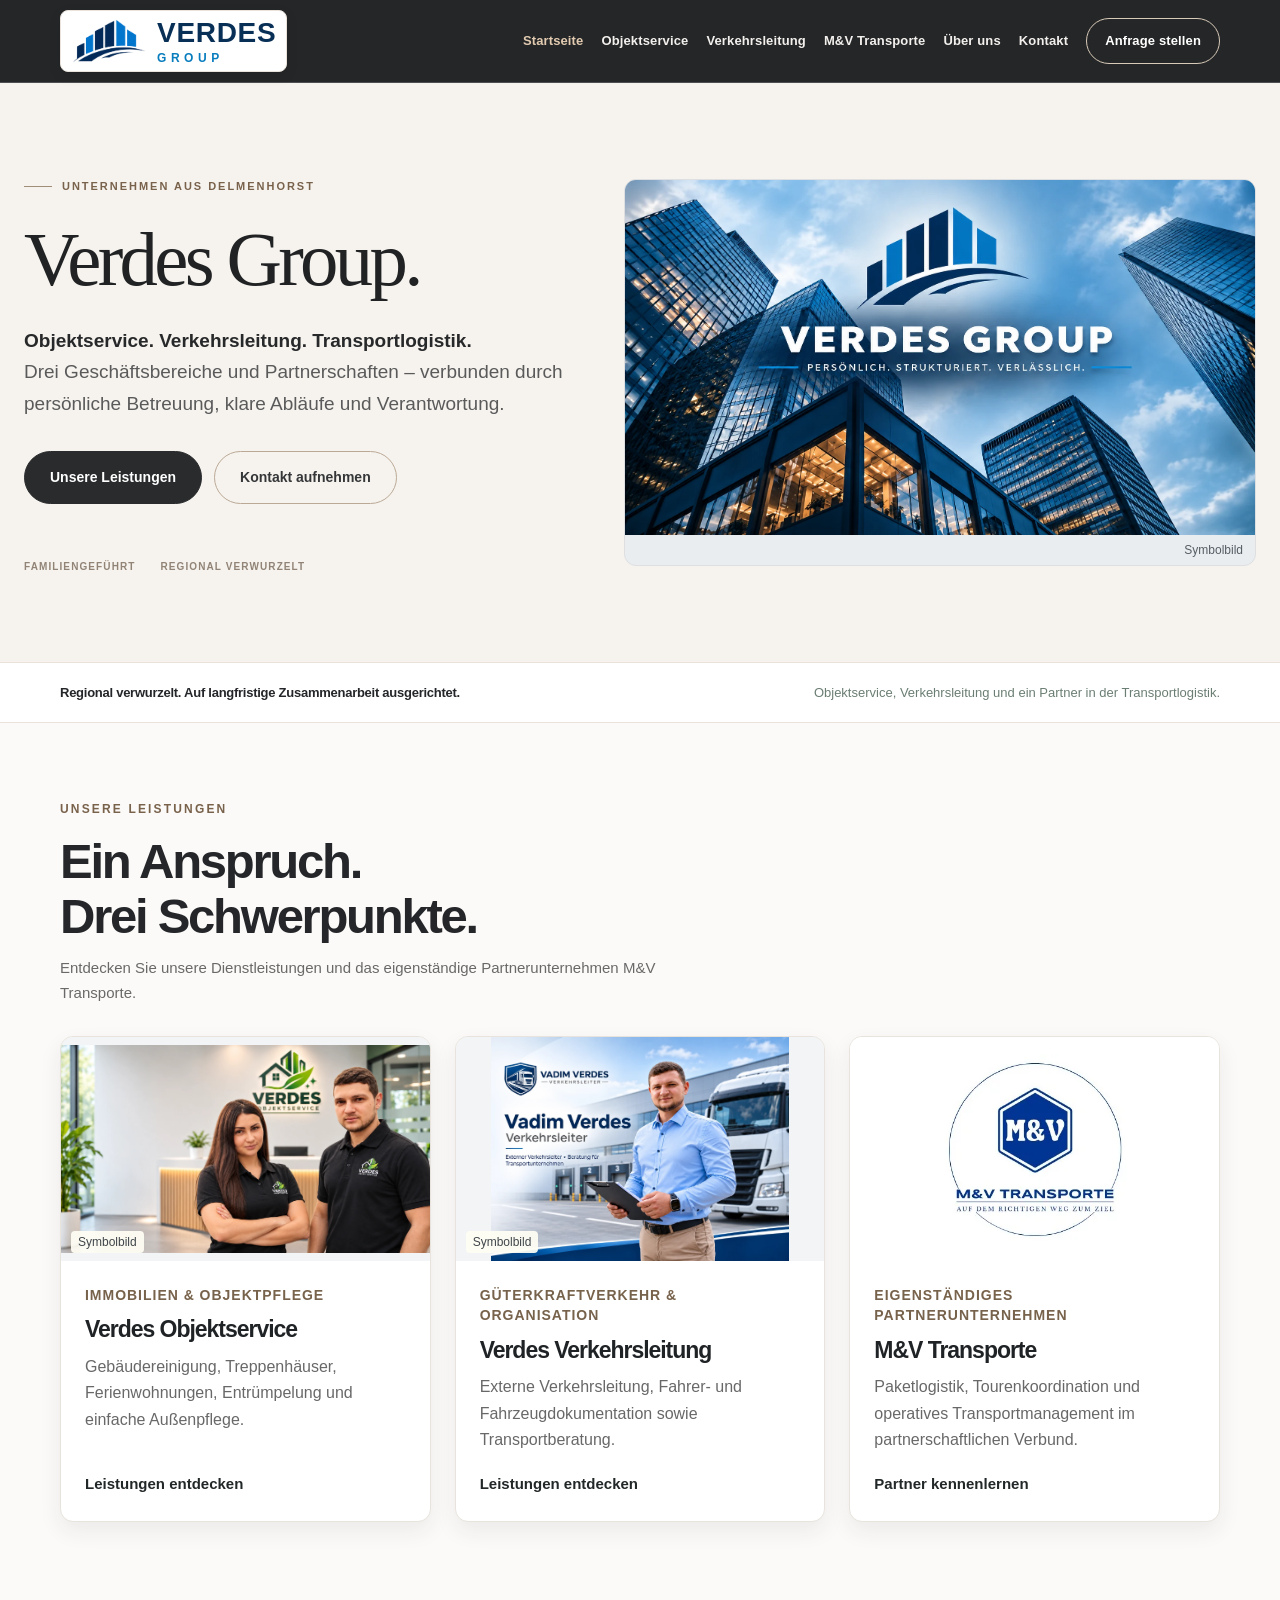
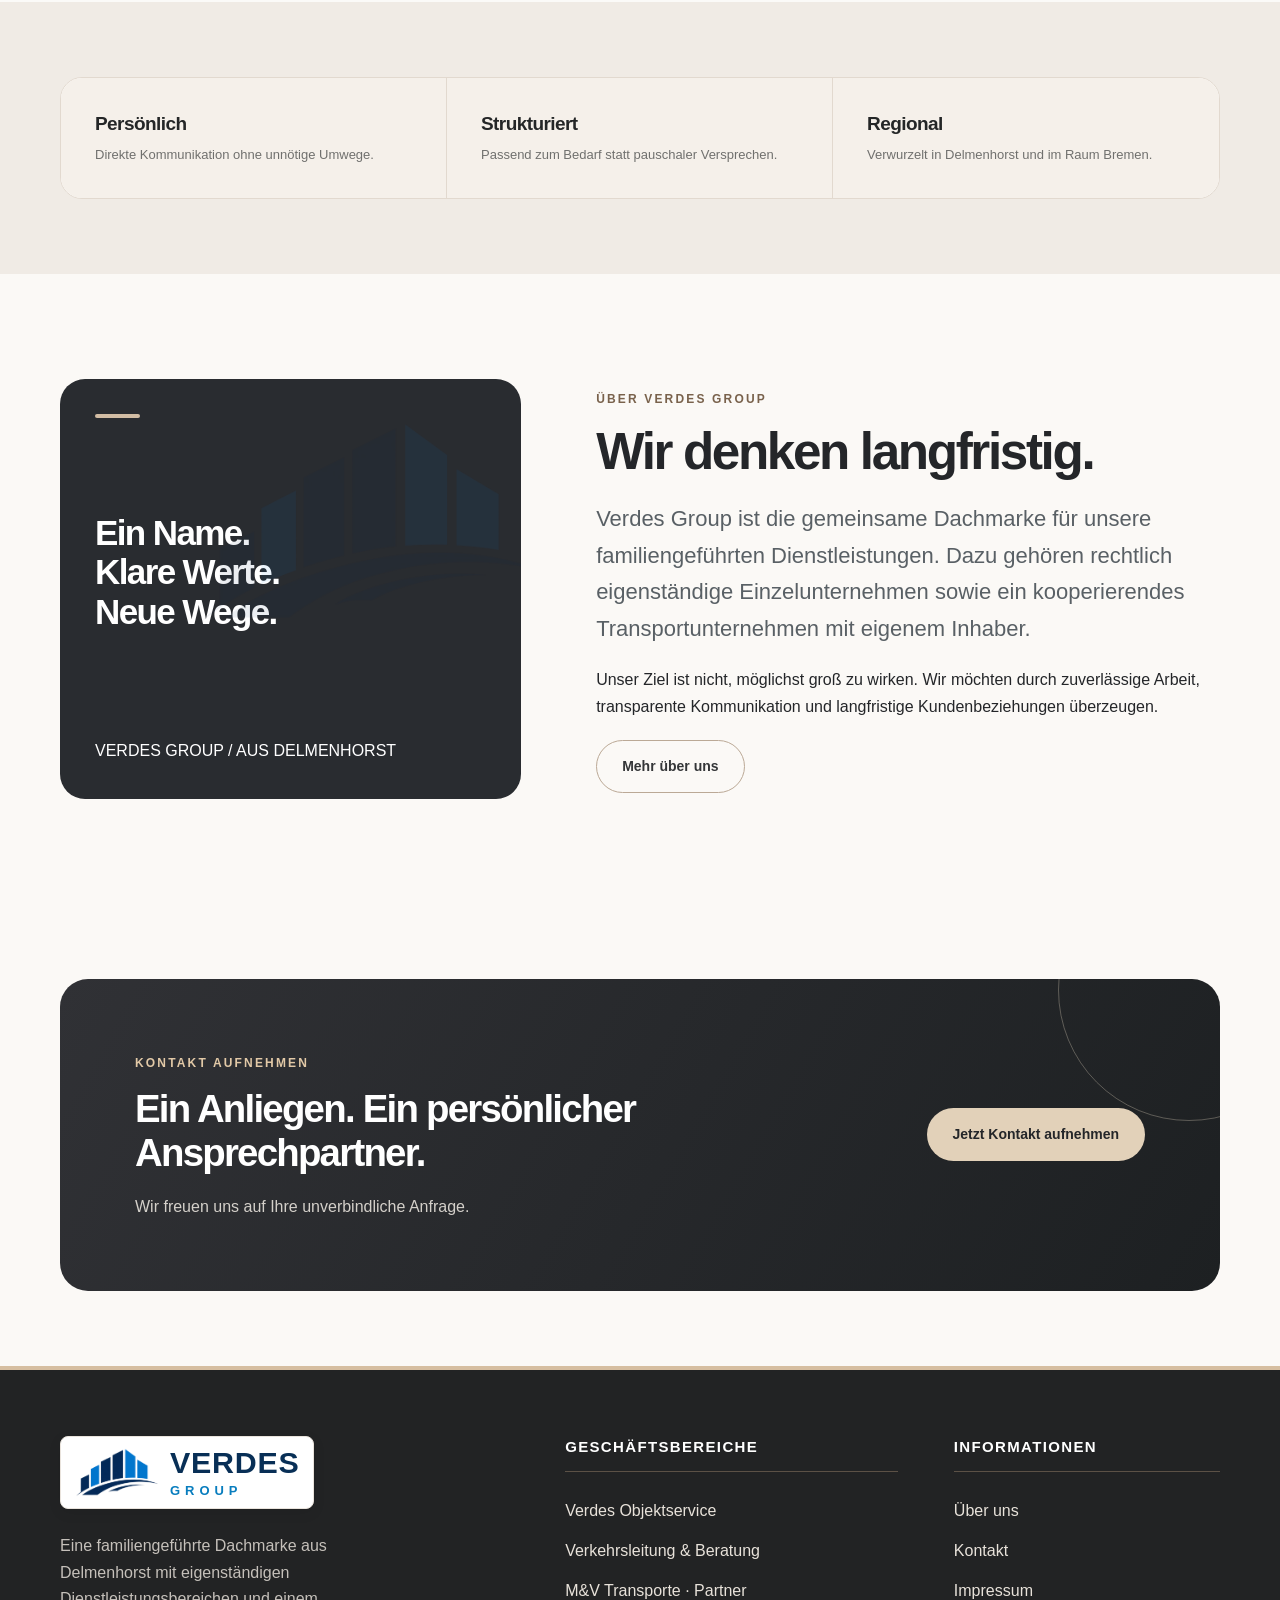
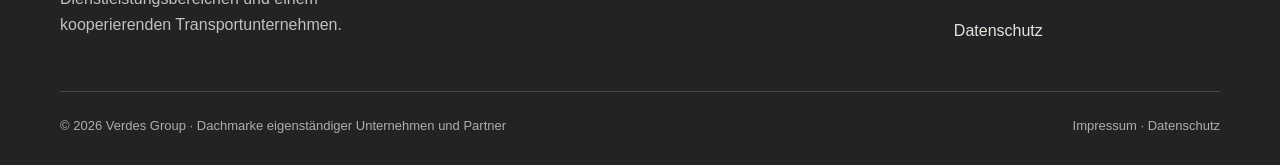
==== commit 74db33cc: "Adopt the blue skyline logo and remove duplicate services from the hero image" ====
--- a/index.html
+++ b/index.html
@@ -1,5 +1,5 @@
-<!doctype html><html lang="de"><head><meta charset="utf-8"><meta name="viewport" content="width=device-width,initial-scale=1"><meta name="theme-color" content="#252525"><meta name="description" content="Verdes Group – Objektservice, externe Verkehrsleitung und das Partnerunternehmen M&amp;V Transporte. Dienstleistungen aus Delmenhorst."><title>Familiengeführte Dienstleistungen aus Delmenhorst | Verdes Group</title><link rel="icon" type="image/png" href="/assets/verdes-group-favicon.png"><link rel="stylesheet" href="/assets/styles.css?v=20261123-3"></head><body><a class="skip" href="#inhalt">Zum Inhalt springen</a><header class="site-header"><div class="container nav"><a class="brand" href="/" aria-label="Verdes Group Startseite"><img class="brand-logo" src="/assets/verdes-group-logo.webp" width="640" height="125" alt="Verdes Group"></a><button class="menu-button" type="button" aria-label="Menü öffnen" aria-controls="navigation" aria-expanded="false">☰</button><nav id="navigation" class="nav-links" aria-label="Hauptnavigation"><a href="/" class="active" aria-current="page">Startseite</a><a href="/objektservice/">Objektservice</a><a href="/verkehrsleitung/">Verkehrsleitung</a><a href="/mv-transporte/">M&amp;V Transporte</a><a href="/ueber-uns/">Über uns</a><a href="/kontakt/">Kontakt</a><a class="nav-cta" href="/kontakt/">Anfrage stellen</a></nav></div></header><main id="inhalt"><section class="hero premium-hero"><div class="container hero-grid"><div class="hero-copy"><span class="eyebrow premium-hero-kicker">UNTERNEHMEN AUS DELMENHORST</span><h1>Verdes <em>Group.</em></h1><p class="lead"><strong>Objektservice. Verkehrsleitung. Transportlogistik.</strong><br>Drei Geschäftsbereiche und Partnerschaften – verbunden durch persönliche Betreuung, klare Abläufe und Verantwortung.</p><div class="btn-row"><a class="btn btn-primary" href="#geschaeftsbereiche">Unsere Leistungen</a><a class="btn btn-outline" href="/kontakt/">Kontakt aufnehmen</a></div><div class="hero-meta"><span>FAMILIENGEFÜHRT</span><span>REGIONAL VERWURZELT</span></div></div><figure class="hero-visual premium-hero-photo"><img src="/assets/images/verdes-group-unternehmen.webp" width="1671" height="941" alt="Verdes Group: Persönlich. Strukturiert. Verlässlich. Blaue Architektur als Symbolmotiv mit den drei Bereichen Objektservice, Verkehrsleitung und M&amp;V Transporte." fetchpriority="high" decoding="async"><figcaption>Symbolbild</figcaption></figure></div></section><div class="intro-strip"><div class="container intro-strip-inner"><strong>Regional verwurzelt. Auf langfristige Zusammenarbeit ausgerichtet.</strong><p>Objektservice, Verkehrsleitung und ein Partner in der Transportlogistik.</p></div></div><section class="section premium-services" id="geschaeftsbereiche"><div class="container"><div class="section-head"><span class="eyebrow">UNSERE LEISTUNGEN</span><h2>Ein Anspruch.<br>Drei Schwerpunkte.</h2><p>Entdecken Sie unsere Dienstleistungen und das eigenständige Partnerunternehmen M&amp;V Transporte.</p></div><div class="service-grid premium-service-grid">
+<!doctype html><html lang="de"><head><meta charset="utf-8"><meta name="viewport" content="width=device-width,initial-scale=1"><meta name="theme-color" content="#252525"><meta name="description" content="Verdes Group – Objektservice, externe Verkehrsleitung und das Partnerunternehmen M&amp;V Transporte. Dienstleistungen aus Delmenhorst."><title>Familiengeführte Dienstleistungen aus Delmenhorst | Verdes Group</title><link rel="icon" type="image/png" href="/assets/verdes-group-icon-blue.png"><link rel="stylesheet" href="/assets/styles.css?v=20261124-1"></head><body><a class="skip" href="#inhalt">Zum Inhalt springen</a><header class="site-header"><div class="container nav"><a class="brand" href="/" aria-label="Verdes Group Startseite"><img class="brand-symbol" src="/assets/verdes-group-mark-blue.webp" width="810" height="486" alt="" decoding="async"><span class="brand-wordmark" aria-hidden="true"><strong>VERDES</strong><span>GROUP</span></span></a><button class="menu-button" type="button" aria-label="Menü öffnen" aria-controls="navigation" aria-expanded="false">☰</button><nav id="navigation" class="nav-links" aria-label="Hauptnavigation"><a href="/" class="active" aria-current="page">Startseite</a><a href="/objektservice/">Objektservice</a><a href="/verkehrsleitung/">Verkehrsleitung</a><a href="/mv-transporte/">M&amp;V Transporte</a><a href="/ueber-uns/">Über uns</a><a href="/kontakt/">Kontakt</a><a class="nav-cta" href="/kontakt/">Anfrage stellen</a></nav></div></header><main id="inhalt"><section class="hero premium-hero"><div class="container hero-grid"><div class="hero-copy"><span class="eyebrow premium-hero-kicker">UNTERNEHMEN AUS DELMENHORST</span><h1>Verdes <em>Group.</em></h1><p class="lead"><strong>Objektservice. Verkehrsleitung. Transportlogistik.</strong><br>Drei Geschäftsbereiche und Partnerschaften – verbunden durch persönliche Betreuung, klare Abläufe und Verantwortung.</p><div class="btn-row"><a class="btn btn-primary" href="#geschaeftsbereiche">Unsere Leistungen</a><a class="btn btn-outline" href="/kontakt/">Kontakt aufnehmen</a></div><div class="hero-meta"><span>FAMILIENGEFÜHRT</span><span>REGIONAL VERWURZELT</span></div></div><figure class="hero-visual premium-hero-photo"><img src="/assets/images/verdes-group-unternehmen-v2.webp" width="1671" height="941" alt="Verdes Group: Persönlich. Strukturiert. Verlässlich. Blaues Gebäude-Logo vor moderner Glasarchitektur als Symbolmotiv." fetchpriority="high" decoding="async"><figcaption>Symbolbild</figcaption></figure></div></section><div class="intro-strip"><div class="container intro-strip-inner"><strong>Regional verwurzelt. Auf langfristige Zusammenarbeit ausgerichtet.</strong><p>Objektservice, Verkehrsleitung und ein Partner in der Transportlogistik.</p></div></div><section class="section premium-services" id="geschaeftsbereiche"><div class="container"><div class="section-head"><span class="eyebrow">UNSERE LEISTUNGEN</span><h2>Ein Anspruch.<br>Drei Schwerpunkte.</h2><p>Entdecken Sie unsere Dienstleistungen und das eigenständige Partnerunternehmen M&amp;V Transporte.</p></div><div class="service-grid premium-service-grid">
 <a class="premium-service-card" href="/objektservice/"><span class="premium-card-image premium-card-obj"><img src="/assets/images/verdes-objektservice.webp" width="1672" height="941" alt="Gestaltetes Markenmotiv für Verdes Objektservice mit zwei Personen im Empfangsbereich" loading="lazy" decoding="async"><span class="image-label">Symbolbild</span></span><span class="premium-card-body"><span class="premium-card-label">IMMOBILIEN & OBJEKTPFLEGE</span><strong>Verdes Objektservice</strong><span class="premium-desc">Gebäudereinigung, Treppenhäuser, Ferienwohnungen, Entrümpelung und einfache Außenpflege.</span><span class="premium-card-link">Leistungen entdecken</span></span></a>
 <a class="premium-service-card" href="/verkehrsleitung/"><span class="premium-card-image premium-card-verkehr"><img src="/assets/images/verdes-verkehrsleitung.webp" width="1448" height="1086" alt="Gestaltetes Markenmotiv: Vadim Verdes – externe Verkehrsleitung und Beratung für Transportunternehmen" loading="lazy" decoding="async"><span class="image-label">Symbolbild</span></span><span class="premium-card-body"><span class="premium-card-label">GÜTERKRAFTVERKEHR & ORGANISATION</span><strong>Verdes Verkehrsleitung</strong><span class="premium-desc">Externe Verkehrsleitung, Fahrer- und Fahrzeugdokumentation sowie Transportberatung.</span><span class="premium-card-link">Leistungen entdecken</span></span></a>
 <a class="premium-service-card" href="/mv-transporte/"><span class="premium-card-image premium-card-transport premium-card-logo"><img src="/assets/images/mv-transporte-logo.webp" width="306" height="310" alt="Original-Logo von M&amp;V Transporte – Auf dem richtigen Weg zum Ziel" loading="lazy" decoding="async"></span><span class="premium-card-body"><span class="premium-card-label">EIGENSTÄNDIGES PARTNERUNTERNEHMEN</span><strong>M&amp;V Transporte</strong><span class="premium-desc">Paketlogistik, Tourenkoordination und operatives Transportmanagement im partnerschaftlichen Verbund.</span><span class="premium-card-link">Partner kennenlernen</span></span></a>
-</div></div></section><section class="section-sm section-soft"><div class="container"><div class="stat-grid"><div class="stat"><strong>Persönlich</strong><p>Direkte Kommunikation ohne unnötige Umwege.</p></div><div class="stat"><strong>Strukturiert</strong><p>Passend zum Bedarf statt pauschaler Versprechen.</p></div><div class="stat"><strong>Regional</strong><p>Verwurzelt in Delmenhorst und im Raum Bremen.</p></div></div></div></section><section class="section"><div class="container about-split"><div class="about-panel"><span class="line"></span><h3>Ein Name.<br>Klare Werte.<br>Neue Wege.</h3><span>VERDES GROUP / AUS DELMENHORST</span></div><div><span class="eyebrow">Über Verdes Group</span><h2>Wir denken langfristig.</h2><p class="lead">Verdes Group ist die gemeinsame Dachmarke für unsere familiengeführten Dienstleistungen. Dazu gehören rechtlich eigenständige Einzelunternehmen sowie ein kooperierendes Transportunternehmen mit eigenem Inhaber.</p><p>Unser Ziel ist nicht, möglichst groß zu wirken. Wir möchten durch zuverlässige Arbeit, transparente Kommunikation und langfristige Kundenbeziehungen überzeugen.</p><a class="btn btn-outline" href="/ueber-uns/">Mehr über uns</a></div></div></section><section class="section-sm"><div class="container"><div class="cta-band"><div><span class="eyebrow" style="color:#e2c9a7">Kontakt aufnehmen</span><h2>Ein Anliegen. Ein persönlicher Ansprechpartner.</h2><p>Wir freuen uns auf Ihre unverbindliche Anfrage.</p></div><a class="btn btn-lime" href="/kontakt/">Jetzt Kontakt aufnehmen</a></div></div></section></main><footer class="footer"><div class="container"><div class="footer-grid"><div class="footer-brand"><a class="brand" href="/" aria-label="Verdes Group Startseite"><img class="brand-logo" src="/assets/verdes-group-logo.webp" width="640" height="125" alt="Verdes Group" loading="lazy" decoding="async"></a><p>Eine familiengeführte Dachmarke aus Delmenhorst mit eigenständigen Dienstleistungsbereichen und einem kooperierenden Transportunternehmen.</p></div><nav class="footer-links" aria-label="Geschäftsbereiche"><h2>Geschäftsbereiche</h2><a href="/objektservice/">Verdes Objektservice</a><a href="/verkehrsleitung/">Verkehrsleitung &amp; Beratung</a><a href="/mv-transporte/">M&amp;V Transporte · Partner</a></nav><nav class="footer-links" aria-label="Informationen"><h2>Informationen</h2><a href="/ueber-uns/">Über uns</a><a href="/kontakt/">Kontakt</a><a href="/impressum/">Impressum</a><a href="/datenschutz/">Datenschutz</a></nav></div><div class="footer-bottom"><span>© <span id="year">2026</span> Verdes Group · Dachmarke eigenständiger Unternehmen und Partner</span><span><a href="/impressum/">Impressum</a> · <a href="/datenschutz/">Datenschutz</a></span></div></div></footer><script src="/assets/site.js?v=20261123-3" defer></script></body></html>+</div></div></section><section class="section-sm section-soft"><div class="container"><div class="stat-grid"><div class="stat"><strong>Persönlich</strong><p>Direkte Kommunikation ohne unnötige Umwege.</p></div><div class="stat"><strong>Strukturiert</strong><p>Passend zum Bedarf statt pauschaler Versprechen.</p></div><div class="stat"><strong>Regional</strong><p>Verwurzelt in Delmenhorst und im Raum Bremen.</p></div></div></div></section><section class="section"><div class="container about-split"><div class="about-panel"><span class="line"></span><h3>Ein Name.<br>Klare Werte.<br>Neue Wege.</h3><span>VERDES GROUP / AUS DELMENHORST</span></div><div><span class="eyebrow">Über Verdes Group</span><h2>Wir denken langfristig.</h2><p class="lead">Verdes Group ist die gemeinsame Dachmarke für unsere familiengeführten Dienstleistungen. Dazu gehören rechtlich eigenständige Einzelunternehmen sowie ein kooperierendes Transportunternehmen mit eigenem Inhaber.</p><p>Unser Ziel ist nicht, möglichst groß zu wirken. Wir möchten durch zuverlässige Arbeit, transparente Kommunikation und langfristige Kundenbeziehungen überzeugen.</p><a class="btn btn-outline" href="/ueber-uns/">Mehr über uns</a></div></div></section><section class="section-sm"><div class="container"><div class="cta-band"><div><span class="eyebrow" style="color:#e2c9a7">Kontakt aufnehmen</span><h2>Ein Anliegen. Ein persönlicher Ansprechpartner.</h2><p>Wir freuen uns auf Ihre unverbindliche Anfrage.</p></div><a class="btn btn-lime" href="/kontakt/">Jetzt Kontakt aufnehmen</a></div></div></section></main><footer class="footer"><div class="container"><div class="footer-grid"><div class="footer-brand"><a class="brand" href="/" aria-label="Verdes Group Startseite"><img class="brand-symbol" src="/assets/verdes-group-mark-blue.webp" width="810" height="486" alt="" decoding="async"><span class="brand-wordmark" aria-hidden="true"><strong>VERDES</strong><span>GROUP</span></span></a><p>Eine familiengeführte Dachmarke aus Delmenhorst mit eigenständigen Dienstleistungsbereichen und einem kooperierenden Transportunternehmen.</p></div><nav class="footer-links" aria-label="Geschäftsbereiche"><h2>Geschäftsbereiche</h2><a href="/objektservice/">Verdes Objektservice</a><a href="/verkehrsleitung/">Verkehrsleitung &amp; Beratung</a><a href="/mv-transporte/">M&amp;V Transporte · Partner</a></nav><nav class="footer-links" aria-label="Informationen"><h2>Informationen</h2><a href="/ueber-uns/">Über uns</a><a href="/kontakt/">Kontakt</a><a href="/impressum/">Impressum</a><a href="/datenschutz/">Datenschutz</a></nav></div><div class="footer-bottom"><span>© <span id="year">2026</span> Verdes Group · Dachmarke eigenständiger Unternehmen und Partner</span><span><a href="/impressum/">Impressum</a> · <a href="/datenschutz/">Datenschutz</a></span></div></div></footer><script src="/assets/site.js?v=20261123-3" defer></script></body></html>
--- a/assets/styles.css
+++ b/assets/styles.css
@@ -1,5 +1,5 @@
 :root{--ink:#152c28;--ink2:#39514a;--forest:#174c3f;--forest2:#246451;--lime:#c9e897;--mint:#e8f2e7;--paper:#fafaf6;--warm:#f3f1e9;--line:#dce4dc;--white:#fff;--shadow:0 24px 70px rgba(16,50,40,.09);--radius:22px;--max:1160px}
-*{box-sizing:border-box}html{scroll-behavior:smooth}body{margin:0;background:var(--paper);color:var(--ink);font-family:Inter,"Segoe UI",Arial,sans-serif;-webkit-font-smoothing:antialiased;line-height:1.65}a{color:inherit;text-decoration:none}a:focus-visible,button:focus-visible{outline:3px solid #8bc65b;outline-offset:4px}button{font:inherit}img{max-width:100%;display:block}.container{width:min(calc(100% - 48px),var(--max));margin-inline:auto}.eyebrow{font-size:12px;letter-spacing:.16em;text-transform:uppercase;font-weight:800;color:var(--forest2)}.section{padding:105px 0}.section-sm{padding:75px 0}.section-soft{background:var(--warm)}.section-dark{background:var(--ink);color:white}.section-head{max-width:720px;margin-bottom:36px}.section-head p{color:#60736a;font-size:18px}h1,h2,h3,p{margin-top:0}h1,h2,h3{line-height:1.13;letter-spacing:-.045em}h1{font-size:clamp(48px,6.2vw,90px);font-weight:750;margin-bottom:25px}h2{font-size:clamp(34px,4vw,58px);margin:12px 0 20px;font-weight:750}h3{font-size:25px;font-weight:750;margin:0 0 12px}p{margin-bottom:20px}.lead{font-size:clamp(18px,2vw,22px);line-height:1.66;color:#52685e;max-width:640px}.muted{color:#678078}.light{color:#b9cdc4}.btn{display:inline-flex;align-items:center;justify-content:center;gap:12px;border:1px solid transparent;border-radius:999px;padding:14px 25px;min-height:53px;font-size:14px;font-weight:800;line-height:1.2;transition:transform .2s,background .2s,color .2s;cursor:pointer}.btn:hover{transform:translateY(-2px)}.btn-primary{background:var(--forest);color:#fff}.btn-primary:hover{background:#20634f}.btn-outline{border-color:#a9c0b4;color:var(--ink);background:transparent}.btn-outline:hover{background:#ebf4e8}.btn-light{background:#fff;color:var(--forest)}.btn-lime{background:var(--lime);color:#133e31}.btn-row{display:flex;gap:12px;flex-wrap:wrap;margin-top:28px}.arrow{font-size:19px;line-height:0}.site-header{position:sticky;top:0;z-index:100;background:rgba(250,250,246,.95);backdrop-filter:blur(18px);border-bottom:1px solid rgba(30,80,60,.1)}.nav{min-height:82px;display:flex;align-items:center;justify-content:space-between;gap:20px}.brand{display:inline-flex;align-items:center;gap:12px;white-space:nowrap}.brand-mark{height:39px;width:39px;display:grid;place-items:center;background:var(--forest);color:var(--lime);border-radius:12px;font-size:23px;letter-spacing:-.12em;font-weight:800;padding-right:3px}.brand-name{display:flex;flex-direction:column;font-weight:800;letter-spacing:.08em;line-height:1.16;font-size:17px}.brand-name small{font-weight:650;font-size:9px;letter-spacing:.28em;color:#8a9b90;margin-top:5px}.nav-links{display:flex;align-items:center;gap:28px}.nav-links a{font-size:13px;font-weight:750;color:#3e564d;transition:color .2s}.nav-links a:hover,.nav-links a.active{color:#1e8461}.nav-links .nav-cta{padding:11px 18px;background:var(--ink);border-radius:100px;color:white}.nav-links .nav-cta:hover{color:white;background:var(--forest2)}.menu-button{display:none;border:1px solid var(--line);border-radius:12px;background:white;padding:7px 13px;font-size:24px;color:var(--forest)}.hero{overflow:hidden;padding:90px 0 90px;position:relative}.hero-grid{display:grid;grid-template-columns:1.03fr .97fr;align-items:center;gap:45px}.hero-kicker{display:inline-flex;gap:8px;align-items:center;padding:8px 13px;border:1px solid #d2e0d1;border-radius:30px;background:#edf5e8;font-size:12px;font-weight:750;color:var(--forest);margin-bottom:20px}.hero h1 em{font-style:normal;color:var(--forest2)}.hero-copy{padding:20px 0}.hero-meta{display:flex;align-items:center;gap:25px;color:#728279;font-size:12px;font-weight:650;margin-top:54px}.hero-meta span{display:inline-flex;align-items:center;gap:8px}.dot{height:7px;width:7px;border-radius:100%;background:#82b763;display:inline-block}.hero-visual{min-height:550px;border-radius:30px;position:relative;overflow:hidden;background:radial-gradient(circle at 85% 15%,#659481 0%,transparent 35%),linear-gradient(135deg,#285f50,#11372f 73%);box-shadow:var(--shadow)}.hero-visual:after{content:"";position:absolute;inset:0;opacity:.2;background-image:linear-gradient(#ffffff26 1px,transparent 1px),linear-gradient(90deg,#ffffff26 1px,transparent 1px);background-size:40px 40px}.visual-orbit{position:absolute;border:1px solid rgba(230,246,221,.23);border-radius:50%;width:600px;height:600px;top:-170px;left:80px;z-index:1}.visual-orbit.two{width:420px;height:420px;top:-75px;left:170px}.sky-title{position:absolute;top:46px;left:45px;color:#cfe1d6;font-size:12px;font-weight:800;letter-spacing:.2em;z-index:2}.visual-bottom{position:absolute;z-index:3;bottom:34px;left:38px;right:38px;display:flex;align-items:end;justify-content:space-between;color:#fff;gap:15px}.visual-bottom strong{font-size:23px;line-height:1.24;letter-spacing:-.035em}.visual-bottom small{font-size:11px;color:#d5e8db}.building-graphic{position:absolute;bottom:120px;left:85px;right:70px;height:300px;z-index:2;display:flex;align-items:flex-end;justify-content:space-between;gap:12px}.building{background:linear-gradient(180deg,#b8d6b9,#e8f2df);border-radius:10px 10px 0 0;box-shadow:inset -16px 0 0 #7eab94;position:relative}.building:before{content:"";position:absolute;inset:26px 23px;background:repeating-linear-gradient(90deg,#295d52 0 18px,transparent 18px 43px);-webkit-mask:repeating-linear-gradient(0deg,#000 0 23px,transparent 23px 45px);mask:repeating-linear-gradient(0deg,#000 0 23px,transparent 23px 45px);opacity:.75}.building.one{height:75%;flex:1}.building.two{height:100%;flex:1.18}.building.three{height:62%;flex:.8}.building-graphic .ground{position:absolute;background:#d6e9cd;height:10px;border-radius:30px;bottom:-9px;left:-30px;right:-35px}.visual-chip{position:absolute;top:145px;right:22px;z-index:4;background:rgba(255,255,255,.94);color:var(--forest);border-radius:18px;padding:18px 20px;box-shadow:0 18px 36px #102f2433}.visual-chip b{display:block;font-size:16px}.visual-chip small{font-size:11px;color:#63776d}.intro-strip{border-top:1px solid var(--line);border-bottom:1px solid var(--line);padding:25px 0;background:white}.intro-strip-inner{display:flex;justify-content:space-between;align-items:center;gap:30px}.intro-strip strong{font-size:14px;letter-spacing:-.02em}.intro-strip p{font-size:13px;color:#6b7e73;margin:0}.service-grid{display:grid;grid-template-columns:repeat(2,minmax(0,1fr));gap:22px}.service-card{border-radius:25px;overflow:hidden;position:relative;min-height:420px;display:flex;flex-direction:column;justify-content:space-between;padding:36px;color:#fff;transition:transform .24s,box-shadow .24s}.service-card:hover{transform:translateY(-5px);box-shadow:0 20px 45px #14362d30}.service-card.obj{background:linear-gradient(135deg,#285f50 10%,#17382f)}.service-card.traffic{background:linear-gradient(135deg,#2e3c44,#101e24)}.service-card .tag{display:inline-block;align-self:flex-start;border:1px solid #ffffff50;border-radius:30px;padding:7px 12px;color:#e7f7e8;font-size:11px;font-weight:750;letter-spacing:.08em;text-transform:uppercase}.service-card h3{font-size:clamp(33px,3.5vw,49px);max-width:370px;margin:0 0 14px}.service-card p{max-width:370px;color:#d2e1d7;font-size:15px}.card-cta{display:flex;align-items:center;justify-content:space-between;margin-top:23px;padding-top:18px;border-top:1px solid #ffffff4a;font-weight:800;font-size:14px}.card-cta .circle{background:#d3eba6;color:#244d3b;width:39px;height:39px;border-radius:50%;display:grid;place-items:center;font-size:20px}.service-art{position:absolute;right:18px;top:45px;opacity:.13;pointer-events:none;font-weight:800;font-size:190px;line-height:1;letter-spacing:-.15em}.stat-grid{display:grid;grid-template-columns:repeat(3,1fr);gap:0;border:1px solid var(--line);border-radius:22px;background:white;overflow:hidden}.stat{padding:33px 34px;border-right:1px solid var(--line)}.stat:last-child{border-right:0}.stat strong{display:block;font-size:19px;line-height:1.35;letter-spacing:-.03em;margin-bottom:7px}.stat p{font-size:13px;color:#667c70;margin:0}.about-split{display:grid;grid-template-columns:.85fr 1.15fr;gap:75px;align-items:center}.about-panel{min-height:420px;background:var(--forest);border-radius:25px;position:relative;overflow:hidden;padding:35px;color:white;display:flex;flex-direction:column;justify-content:space-between}.about-panel:before{content:"V";position:absolute;font-weight:800;font-size:480px;opacity:.06;top:-140px;right:-18px}.about-panel .line{display:block;width:45px;height:4px;background:var(--lime);border-radius:3px}.about-panel h3{font-size:35px;max-width:240px}.about-list{list-style:none;padding:0;margin:25px 0}.about-list li{padding:12px 0;border-bottom:1px solid var(--line);display:flex;gap:10px;align-items:baseline;font-size:15px;color:#435b50}.about-list li:before{content:"•";font-size:19px;color:var(--forest2);font-weight:800}.cta-band{padding:70px 75px;border-radius:28px;background:linear-gradient(110deg,#204f42,#11372e);color:#fff;display:flex;justify-content:space-between;align-items:center;gap:40px;overflow:hidden;position:relative}.cta-band:after{content:"";position:absolute;width:260px;height:260px;border:1px solid #ffffff36;right:-100px;top:-120px;border-radius:50%}.cta-band h2{font-size:clamp(30px,3vw,45px);max-width:650px}.cta-band p{color:#cfe0d5;margin-bottom:0}.cta-band .btn{flex-shrink:0;position:relative;z-index:1}.page-hero{padding:92px 0 90px;background:linear-gradient(140deg,#e9f2e7,#fafaf6 75%);border-bottom:1px solid var(--line)}.page-hero .lead{max-width:680px}.page-hero h1{max-width:920px;font-size:clamp(44px,5.5vw,76px)}.page-hero.traffic-page{background:linear-gradient(140deg,#e8edee,#fafaf6 75%)}.page-hero .micro{display:flex;gap:12px;flex-wrap:wrap;margin-top:28px}.micro span{font-size:12px;font-weight:750;border:1px solid #cbdccf;border-radius:40px;padding:7px 13px;color:#315b46;background:#f8fcf8}.content-grid{display:grid;grid-template-columns:repeat(3,1fr);gap:18px}.feature{background:white;border:1px solid var(--line);border-radius:21px;padding:29px;min-height:220px}.feature-index{font-size:12px;font-weight:850;color:#4c936e;letter-spacing:.1em;display:block;margin-bottom:26px}.feature h3{font-size:23px}.feature p{color:#6d7d74;font-size:14px;margin:0}.steps{display:grid;grid-template-columns:repeat(3,1fr);gap:20px;counter-reset:st}.step{position:relative;padding:30px;background:white;border:1px solid var(--line);border-radius:22px}.step:before{counter-increment:st;content:"0" counter(st);display:grid;place-items:center;height:46px;width:46px;border-radius:50%;background:var(--mint);color:var(--forest);font-weight:850;margin-bottom:30px}.step p{font-size:14px;color:#64776d;margin:0}.contact-grid{display:grid;grid-template-columns:1.15fr .85fr;gap:25px}.contact-card{background:white;border:1px solid var(--line);border-radius:24px;padding:40px}.contact-card.dark{background:var(--ink);color:white;border:0}.contact-card .contact-detail{padding:19px 0;border-bottom:1px solid var(--line)}.contact-card.dark .contact-detail{border-color:#ffffff30}.contact-detail .caption{font-size:11px;letter-spacing:.11em;text-transform:uppercase;color:#749080;font-weight:800;display:block;margin-bottom:5px}.contact-detail a{font-size:18px;font-weight:800;overflow-wrap:anywhere}.contact-detail a:hover{text-decoration:underline}.contact-card.dark .caption{color:#9fbcae}.prose{max-width:820px}.prose h2{font-size:30px;margin-top:45px}.prose h3{font-size:22px;margin-top:30px}.prose p,.prose li{color:#4d6258}.prose a{color:var(--forest);text-decoration:underline}.fineprint{font-size:12px;color:#708379}.legal-note{background:#f0f4ec;border-left:4px solid #719b72;padding:18px 20px;border-radius:0 10px 10px 0}.footer{background:#102c25;color:#eaf3ea;padding:65px 0 28px}.footer-grid{display:grid;grid-template-columns:2fr 1fr 1fr;gap:65px}.footer .brand-mark{background:#d2e7a7;color:#1b4534}.footer .brand-name small{color:#91ad9e}.footer p{font-size:13px;max-width:360px;color:#acc5b5;margin-top:23px}.footer h4{font-size:12px;letter-spacing:.13em;text-transform:uppercase;color:#c6dfae;margin:0 0 20px}.footer a{display:block;color:#d5e3d8;font-size:13px;margin:12px 0}.footer a:hover{text-decoration:underline}.footer-bottom{border-top:1px solid #ffffff29;margin-top:53px;padding-top:24px;display:flex;justify-content:space-between;gap:20px;color:#9cb4a7;font-size:12px}.footer-bottom a{display:inline;margin:0}.skip{position:absolute;top:-80px;left:10px;background:#fff;padding:10px;z-index:999}.skip:focus{top:10px}
+*{box-sizing:border-box}html{scroll-behavior:smooth}body{margin:0;background:var(--paper);color:var(--ink);font-family:Inter,"Segoe UI",Arial,sans-serif;-webkit-font-smoothing:antialiased;line-height:1.65}a{color:inherit;text-decoration:none}a:focus-visible,button:focus-visible{outline:3px solid #8bc65b;outline-offset:4px}button{font:inherit}img{max-width:100%;display:block}.container{width:min(calc(100% - 48px),var(--max));margin-inline:auto}.eyebrow{font-size:12px;letter-spacing:.16em;text-transform:uppercase;font-weight:800;color:var(--forest2)}.section{padding:105px 0}.section-sm{padding:75px 0}.section-soft{background:var(--warm)}.section-dark{background:var(--ink);color:white}.section-head{max-width:720px;margin-bottom:36px}.section-head p{color:#60736a;font-size:18px}h1,h2,h3,p{margin-top:0}h1,h2,h3{line-height:1.13;letter-spacing:-.045em}h1{font-size:clamp(48px,6.2vw,90px);font-weight:750;margin-bottom:25px}h2{font-size:clamp(34px,4vw,58px);margin:12px 0 20px;font-weight:750}h3{font-size:25px;font-weight:750;margin:0 0 12px}p{margin-bottom:20px}.lead{font-size:clamp(18px,2vw,22px);line-height:1.66;color:#52685e;max-width:640px}.muted{color:#678078}.light{color:#b9cdc4}.btn{display:inline-flex;align-items:center;justify-content:center;gap:12px;border:1px solid transparent;border-radius:999px;padding:14px 25px;min-height:53px;font-size:14px;font-weight:800;line-height:1.2;transition:transform .2s,background .2s,color .2s;cursor:pointer}.btn:hover{transform:translateY(-2px)}.btn-primary{background:var(--forest);color:#fff}.btn-primary:hover{background:#20634f}.btn-outline{border-color:#a9c0b4;color:var(--ink);background:transparent}.btn-outline:hover{background:#ebf4e8}.btn-light{background:#fff;color:var(--forest)}.btn-lime{background:var(--lime);color:#133e31}.btn-row{display:flex;gap:12px;flex-wrap:wrap;margin-top:28px}.arrow{font-size:19px;line-height:0}.site-header{position:sticky;top:0;z-index:100;background:rgba(250,250,246,.95);backdrop-filter:blur(18px);border-bottom:1px solid rgba(30,80,60,.1)}.nav{min-height:82px;display:flex;align-items:center;justify-content:space-between;gap:20px}.brand{display:inline-flex;align-items:center;gap:12px;white-space:nowrap}.brand-mark{height:39px;width:39px;display:grid;place-items:center;background:var(--forest);color:var(--lime);border-radius:12px;font-size:23px;letter-spacing:-.12em;font-weight:800;padding-right:3px}.brand-name{display:flex;flex-direction:column;font-weight:800;letter-spacing:.08em;line-height:1.16;font-size:17px}.brand-name small{font-weight:650;font-size:9px;letter-spacing:.28em;color:#8a9b90;margin-top:5px}.nav-links{display:flex;align-items:center;gap:28px}.nav-links a{font-size:13px;font-weight:750;color:#3e564d;transition:color .2s}.nav-links a:hover,.nav-links a.active{color:#1e8461}.nav-links .nav-cta{padding:11px 18px;background:var(--ink);border-radius:100px;color:white}.nav-links .nav-cta:hover{color:white;background:var(--forest2)}.menu-button{display:none;border:1px solid var(--line);border-radius:12px;background:white;padding:7px 13px;font-size:24px;color:var(--forest)}.hero{overflow:hidden;padding:90px 0 90px;position:relative}.hero-grid{display:grid;grid-template-columns:1.03fr .97fr;align-items:center;gap:45px}.hero-kicker{display:inline-flex;gap:8px;align-items:center;padding:8px 13px;border:1px solid #d2e0d1;border-radius:30px;background:#edf5e8;font-size:12px;font-weight:750;color:var(--forest);margin-bottom:20px}.hero h1 em{font-style:normal;color:var(--forest2)}.hero-copy{padding:20px 0}.hero-meta{display:flex;align-items:center;gap:25px;color:#728279;font-size:12px;font-weight:650;margin-top:54px}.hero-meta span{display:inline-flex;align-items:center;gap:8px}.dot{height:7px;width:7px;border-radius:100%;background:#82b763;display:inline-block}.hero-visual{min-height:550px;border-radius:30px;position:relative;overflow:hidden;background:radial-gradient(circle at 85% 15%,#659481 0%,transparent 35%),linear-gradient(135deg,#285f50,#11372f 73%);box-shadow:var(--shadow)}.hero-visual:after{content:"";position:absolute;inset:0;opacity:.2;background-image:linear-gradient(#ffffff26 1px,transparent 1px),linear-gradient(90deg,#ffffff26 1px,transparent 1px);background-size:40px 40px}.visual-orbit{position:absolute;border:1px solid rgba(230,246,221,.23);border-radius:50%;width:600px;height:600px;top:-170px;left:80px;z-index:1}.visual-orbit.two{width:420px;height:420px;top:-75px;left:170px}.sky-title{position:absolute;top:46px;left:45px;color:#cfe1d6;font-size:12px;font-weight:800;letter-spacing:.2em;z-index:2}.visual-bottom{position:absolute;z-index:3;bottom:34px;left:38px;right:38px;display:flex;align-items:end;justify-content:space-between;color:#fff;gap:15px}.visual-bottom strong{font-size:23px;line-height:1.24;letter-spacing:-.035em}.visual-bottom small{font-size:11px;color:#d5e8db}.building-graphic{position:absolute;bottom:120px;left:85px;right:70px;height:300px;z-index:2;display:flex;align-items:flex-end;justify-content:space-between;gap:12px}.building{background:linear-gradient(180deg,#b8d6b9,#e8f2df);border-radius:10px 10px 0 0;box-shadow:inset -16px 0 0 #7eab94;position:relative}.building:before{content:"";position:absolute;inset:26px 23px;background:repeating-linear-gradient(90deg,#295d52 0 18px,transparent 18px 43px);-webkit-mask:repeating-linear-gradient(0deg,#000 0 23px,transparent 23px 45px);mask:repeating-linear-gradient(0deg,#000 0 23px,transparent 23px 45px);opacity:.75}.building.one{height:75%;flex:1}.building.two{height:100%;flex:1.18}.building.three{height:62%;flex:.8}.building-graphic .ground{position:absolute;background:#d6e9cd;height:10px;border-radius:30px;bottom:-9px;left:-30px;right:-35px}.visual-chip{position:absolute;top:145px;right:22px;z-index:4;background:rgba(255,255,255,.94);color:var(--forest);border-radius:18px;padding:18px 20px;box-shadow:0 18px 36px #102f2433}.visual-chip b{display:block;font-size:16px}.visual-chip small{font-size:11px;color:#63776d}.intro-strip{border-top:1px solid var(--line);border-bottom:1px solid var(--line);padding:25px 0;background:white}.intro-strip-inner{display:flex;justify-content:space-between;align-items:center;gap:30px}.intro-strip strong{font-size:14px;letter-spacing:-.02em}.intro-strip p{font-size:13px;color:#6b7e73;margin:0}.service-grid{display:grid;grid-template-columns:repeat(2,minmax(0,1fr));gap:22px}.service-card{border-radius:25px;overflow:hidden;position:relative;min-height:420px;display:flex;flex-direction:column;justify-content:space-between;padding:36px;color:#fff;transition:transform .24s,box-shadow .24s}.service-card:hover{transform:translateY(-5px);box-shadow:0 20px 45px #14362d30}.service-card.obj{background:linear-gradient(135deg,#285f50 10%,#17382f)}.service-card.traffic{background:linear-gradient(135deg,#2e3c44,#101e24)}.service-card .tag{display:inline-block;align-self:flex-start;border:1px solid #ffffff50;border-radius:30px;padding:7px 12px;color:#e7f7e8;font-size:11px;font-weight:750;letter-spacing:.08em;text-transform:uppercase}.service-card h3{font-size:clamp(33px,3.5vw,49px);max-width:370px;margin:0 0 14px}.service-card p{max-width:370px;color:#d2e1d7;font-size:15px}.card-cta{display:flex;align-items:center;justify-content:space-between;margin-top:23px;padding-top:18px;border-top:1px solid #ffffff4a;font-weight:800;font-size:14px}.card-cta .circle{background:#d3eba6;color:#244d3b;width:39px;height:39px;border-radius:50%;display:grid;place-items:center;font-size:20px}.service-art{position:absolute;right:18px;top:45px;opacity:.13;pointer-events:none;font-weight:800;font-size:190px;line-height:1;letter-spacing:-.15em}.stat-grid{display:grid;grid-template-columns:repeat(3,1fr);gap:0;border:1px solid var(--line);border-radius:22px;background:white;overflow:hidden}.stat{padding:33px 34px;border-right:1px solid var(--line)}.stat:last-child{border-right:0}.stat strong{display:block;font-size:19px;line-height:1.35;letter-spacing:-.03em;margin-bottom:7px}.stat p{font-size:13px;color:#667c70;margin:0}.about-split{display:grid;grid-template-columns:.85fr 1.15fr;gap:75px;align-items:center}.about-panel{min-height:420px;background:var(--forest);border-radius:25px;position:relative;overflow:hidden;padding:35px;color:white;display:flex;flex-direction:column;justify-content:space-between}.about-panel:before{content:"";position:absolute;width:360px;height:216px;opacity:.08;top:36px;right:-30px;background:url("/assets/verdes-group-mark-blue.webp") center/contain no-repeat;pointer-events:none}.about-panel .line{display:block;width:45px;height:4px;background:var(--lime);border-radius:3px}.about-panel h3{font-size:35px;max-width:240px}.about-list{list-style:none;padding:0;margin:25px 0}.about-list li{padding:12px 0;border-bottom:1px solid var(--line);display:flex;gap:10px;align-items:baseline;font-size:15px;color:#435b50}.about-list li:before{content:"•";font-size:19px;color:var(--forest2);font-weight:800}.cta-band{padding:70px 75px;border-radius:28px;background:linear-gradient(110deg,#204f42,#11372e);color:#fff;display:flex;justify-content:space-between;align-items:center;gap:40px;overflow:hidden;position:relative}.cta-band:after{content:"";position:absolute;width:260px;height:260px;border:1px solid #ffffff36;right:-100px;top:-120px;border-radius:50%}.cta-band h2{font-size:clamp(30px,3vw,45px);max-width:650px}.cta-band p{color:#cfe0d5;margin-bottom:0}.cta-band .btn{flex-shrink:0;position:relative;z-index:1}.page-hero{padding:92px 0 90px;background:linear-gradient(140deg,#e9f2e7,#fafaf6 75%);border-bottom:1px solid var(--line)}.page-hero .lead{max-width:680px}.page-hero h1{max-width:920px;font-size:clamp(44px,5.5vw,76px)}.page-hero.traffic-page{background:linear-gradient(140deg,#e8edee,#fafaf6 75%)}.page-hero .micro{display:flex;gap:12px;flex-wrap:wrap;margin-top:28px}.micro span{font-size:12px;font-weight:750;border:1px solid #cbdccf;border-radius:40px;padding:7px 13px;color:#315b46;background:#f8fcf8}.content-grid{display:grid;grid-template-columns:repeat(3,1fr);gap:18px}.feature{background:white;border:1px solid var(--line);border-radius:21px;padding:29px;min-height:220px}.feature-index{font-size:12px;font-weight:850;color:#4c936e;letter-spacing:.1em;display:block;margin-bottom:26px}.feature h3{font-size:23px}.feature p{color:#6d7d74;font-size:14px;margin:0}.steps{display:grid;grid-template-columns:repeat(3,1fr);gap:20px;counter-reset:st}.step{position:relative;padding:30px;background:white;border:1px solid var(--line);border-radius:22px}.step:before{counter-increment:st;content:"0" counter(st);display:grid;place-items:center;height:46px;width:46px;border-radius:50%;background:var(--mint);color:var(--forest);font-weight:850;margin-bottom:30px}.step p{font-size:14px;color:#64776d;margin:0}.contact-grid{display:grid;grid-template-columns:1.15fr .85fr;gap:25px}.contact-card{background:white;border:1px solid var(--line);border-radius:24px;padding:40px}.contact-card.dark{background:var(--ink);color:white;border:0}.contact-card .contact-detail{padding:19px 0;border-bottom:1px solid var(--line)}.contact-card.dark .contact-detail{border-color:#ffffff30}.contact-detail .caption{font-size:11px;letter-spacing:.11em;text-transform:uppercase;color:#749080;font-weight:800;display:block;margin-bottom:5px}.contact-detail a{font-size:18px;font-weight:800;overflow-wrap:anywhere}.contact-detail a:hover{text-decoration:underline}.contact-card.dark .caption{color:#9fbcae}.prose{max-width:820px}.prose h2{font-size:30px;margin-top:45px}.prose h3{font-size:22px;margin-top:30px}.prose p,.prose li{color:#4d6258}.prose a{color:var(--forest);text-decoration:underline}.fineprint{font-size:12px;color:#708379}.legal-note{background:#f0f4ec;border-left:4px solid #719b72;padding:18px 20px;border-radius:0 10px 10px 0}.footer{background:#102c25;color:#eaf3ea;padding:65px 0 28px}.footer-grid{display:grid;grid-template-columns:2fr 1fr 1fr;gap:65px}.footer .brand-mark{background:#d2e7a7;color:#1b4534}.footer .brand-name small{color:#91ad9e}.footer p{font-size:13px;max-width:360px;color:#acc5b5;margin-top:23px}.footer h4{font-size:12px;letter-spacing:.13em;text-transform:uppercase;color:#c6dfae;margin:0 0 20px}.footer a{display:block;color:#d5e3d8;font-size:13px;margin:12px 0}.footer a:hover{text-decoration:underline}.footer-bottom{border-top:1px solid #ffffff29;margin-top:53px;padding-top:24px;display:flex;justify-content:space-between;gap:20px;color:#9cb4a7;font-size:12px}.footer-bottom a{display:inline;margin:0}.skip{position:absolute;top:-80px;left:10px;background:#fff;padding:10px;z-index:999}.skip:focus{top:10px}
 @media(max-width:1050px){.nav-links{gap:17px}.nav-links a{font-size:12px}.hero-grid{gap:24px}.hero-visual{min-height:480px}.building-graphic{left:35px;right:25px}.visual-chip{right:15px}.about-split{gap:40px}}@media(max-width:760px){.container{width:min(calc(100% - 36px),var(--max))}.nav{min-height:72px}.menu-button{display:block}.nav-links{display:none;position:absolute;top:72px;left:0;right:0;background:#fafaf6;padding:18px 22px 26px;border-bottom:1px solid var(--line);box-shadow:0 20px 30px #00000012;flex-direction:column;align-items:stretch;gap:0}.nav-links.open{display:flex}.nav-links a{font-size:15px;padding:12px 5px}.nav-links .nav-cta{text-align:center;margin-top:10px}.hero{padding:45px 0 60px}.hero-grid,.about-split,.contact-grid{grid-template-columns:1fr}.hero-visual{min-height:430px}.hero-meta{margin-top:30px;flex-wrap:wrap}.section{padding:65px 0}.section-sm{padding:50px 0}.service-grid,.content-grid,.steps{grid-template-columns:1fr}.service-card{min-height:355px}.stat-grid{grid-template-columns:1fr}.stat{border-right:0;border-bottom:1px solid var(--line)}.stat:last-child{border-bottom:0}.cta-band{padding:40px 30px;flex-direction:column;align-items:flex-start}.footer-grid{grid-template-columns:1fr 1fr;gap:35px}.footer-grid>div:first-child{grid-column:span 2}.footer-bottom{flex-direction:column;gap:10px}.page-hero{padding:58px 0 65px}.intro-strip-inner{align-items:flex-start;flex-direction:column;gap:7px}}@media(max-width:420px){.brand-name{font-size:15px}.brand-mark{height:35px;width:35px}.hero-visual{min-height:350px}.building-graphic{height:190px;bottom:95px}.visual-chip{top:95px;padding:11px 13px}.visual-bottom{bottom:25px;left:22px;right:20px}.visual-bottom strong{font-size:18px}.sky-title{top:25px;left:22px}.footer-grid{grid-template-columns:1fr}.footer-grid>div:first-child{grid-column:auto}.service-card{padding:27px}.contact-card{padding:26px}}@media(prefers-reduced-motion:reduce){*,*:before,*:after{scroll-behavior:auto!important;transition:none!important;animation:none!important}}
 
 /* Three-area desktop layout, preserving readable tablet/mobile cards */
@@ -116,7 +116,7 @@
 @media(min-width:761px) and (max-width:960px){.premium-service-grid{grid-template-columns:1fr 1fr}.premium-service-grid .premium-service-card:last-child{grid-column:1/-1}}
 
 
-/* Final selected Verdes Group logo: faithful original color reproduction on white */
+/* Blue skyline emblem and live-text wordmark selected on 24.11.2026 */
 .site-header .brand,
 .footer .brand {
  background:#fff;
@@ -130,12 +130,12 @@
  overflow:hidden;
  box-shadow:0 4px 13px rgba(8,8,8,.08)
 }
-.brand-logo{display:block;width:232px;height:auto;max-width:100%;aspect-ratio:640 / 125;object-fit:contain}
+.brand-symbol{display:block;width:76px;height:auto;max-width:none;aspect-ratio:810 / 486;object-fit:contain;flex-shrink:0}
 .site-header .nav{gap:13px}
 .site-header .nav-links{gap:18px}
 .footer .brand{padding:10px 13px}
-.footer .brand-logo{width:268px}
-@media(max-width:1070px){.site-header .brand-logo{width:190px}.site-header .nav-links{gap:13px}.site-header .nav-links a{font-size:12px}}
+.footer .brand-symbol{width:86px}
+@media(max-width:1070px){.site-header .brand-symbol{width:65px}.site-header .nav-links{gap:13px}.site-header .nav-links a{font-size:12px}}
 @media(max-width:940px){
  .site-header .nav{min-height:74px}
  .site-header .menu-button{display:block}
@@ -143,9 +143,9 @@
  .site-header .nav-links.open{display:flex}
  .site-header .nav-links a{font-size:15px;padding:12px 5px}
  .site-header .nav-links .nav-cta{text-align:center;margin-top:10px}
- .site-header .brand-logo{width:228px}
-}
-@media(max-width:420px){.site-header .brand-logo{width:205px}.footer .brand-logo{width:245px}}
+ .site-header .brand-symbol{width:72px}
+}
+@media(max-width:420px){.site-header .brand-symbol{width:62px}.footer .brand-symbol{width:76px}}
 
 
 /* Mobile homepage polish based on iPhone viewport review (2026-11-23) */
@@ -339,3 +339,19 @@
 
 /* Neutral supporting text, matching the selected anthracite palette. */
 .lead{color:#596065}.cta-band p{color:#d4d0ca}
+
+
+/* Consistent Verdes Group identity: blue skyline symbol, no V monogram. */
+.site-header .brand,.footer .brand{gap:10px;justify-content:flex-start}
+.brand-wordmark{display:flex;flex-direction:column;align-items:flex-start;color:#082f56;line-height:1;white-space:nowrap}
+.brand-wordmark strong{font-family:Arial,"Segoe UI",sans-serif;font-size:1.75rem;font-weight:800;letter-spacing:.025em;line-height:1.05}
+.brand-wordmark>span{font-size:.75rem;font-weight:700;letter-spacing:.38em;color:#087dbe;margin-top:5px}
+.footer .brand-wordmark strong{font-size:1.9rem}
+.footer .brand-wordmark>span{font-size:.8125rem}
+@media(max-width:1070px) and (min-width:941px){.brand-wordmark strong{font-size:1.5rem}.brand-wordmark>span{font-size:.6875rem}}
+@media(max-width:420px){
+ .site-header .brand{gap:8px;padding:7px 9px}
+ .site-header .brand-wordmark strong{font-size:1.5rem}
+ .site-header .brand-wordmark>span{font-size:.6875rem;letter-spacing:.34em;margin-top:4px}
+ .footer .brand-wordmark strong{font-size:1.75rem}
+}
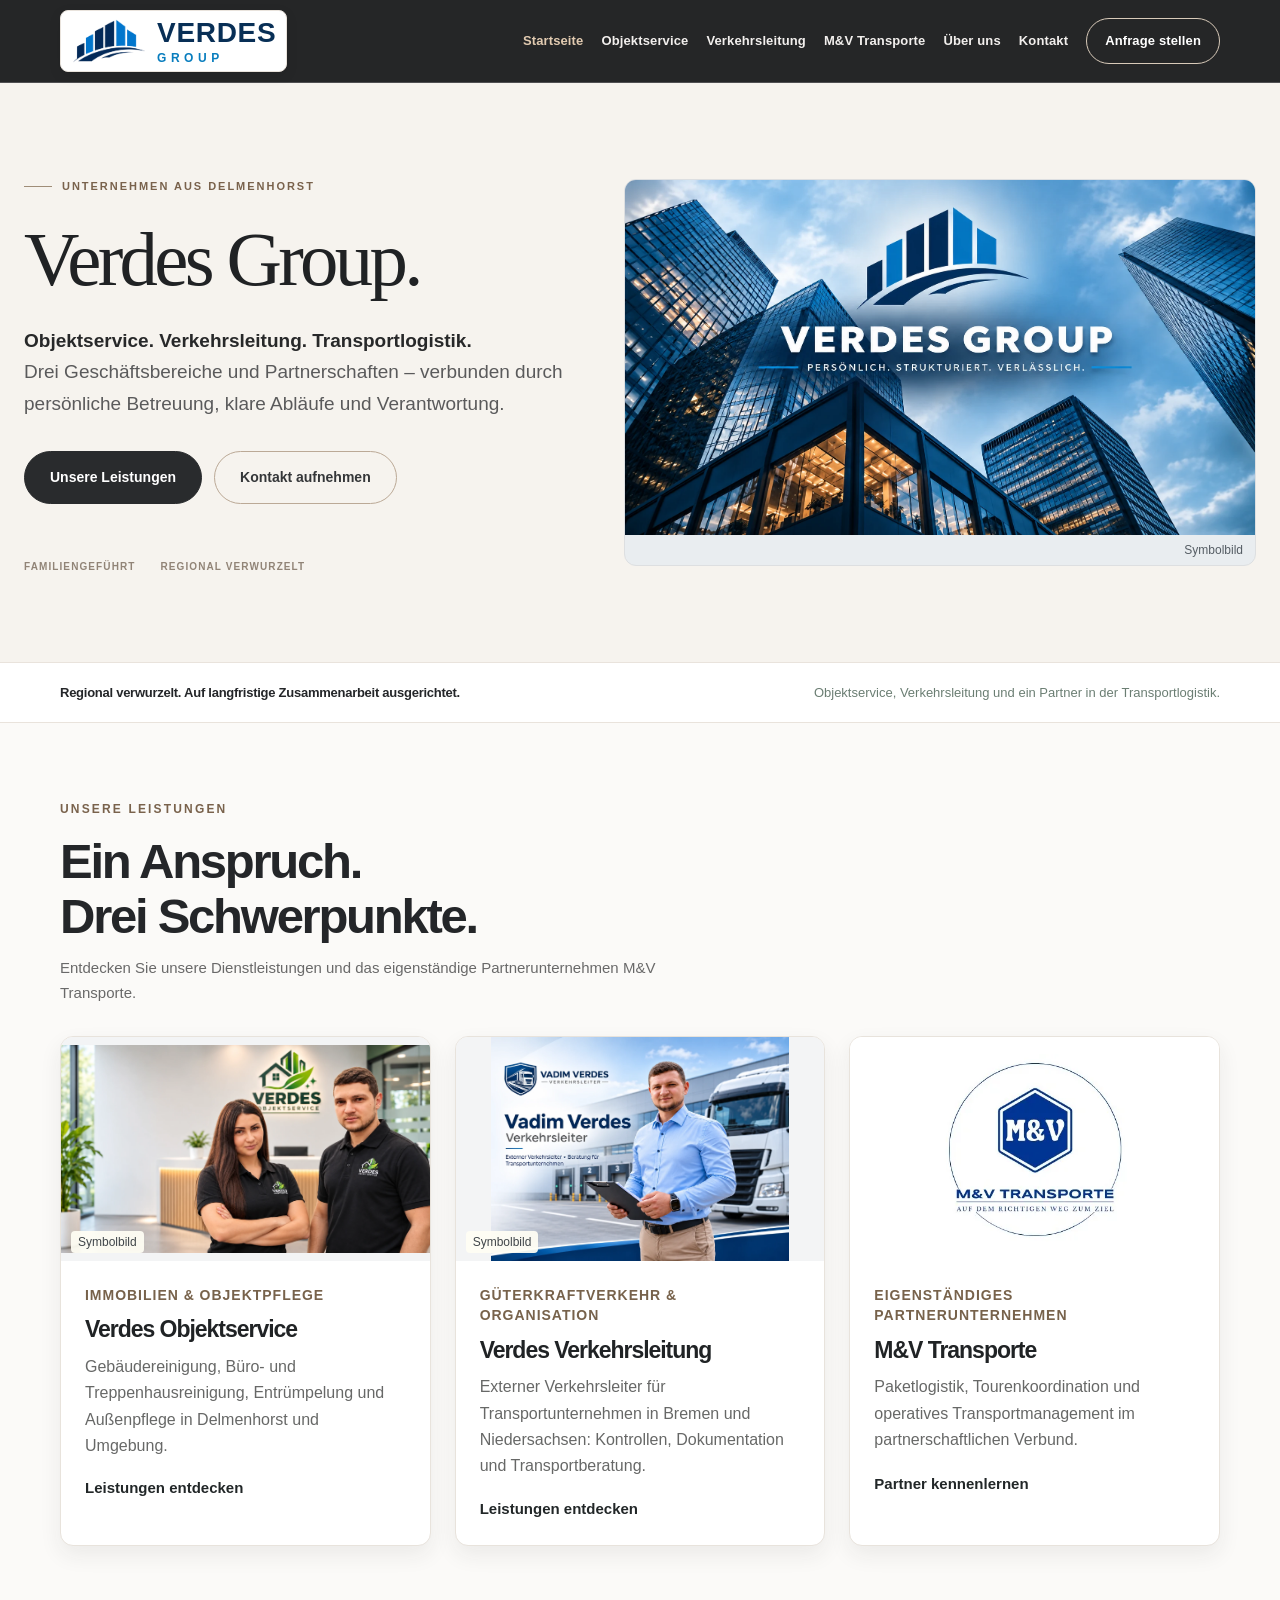
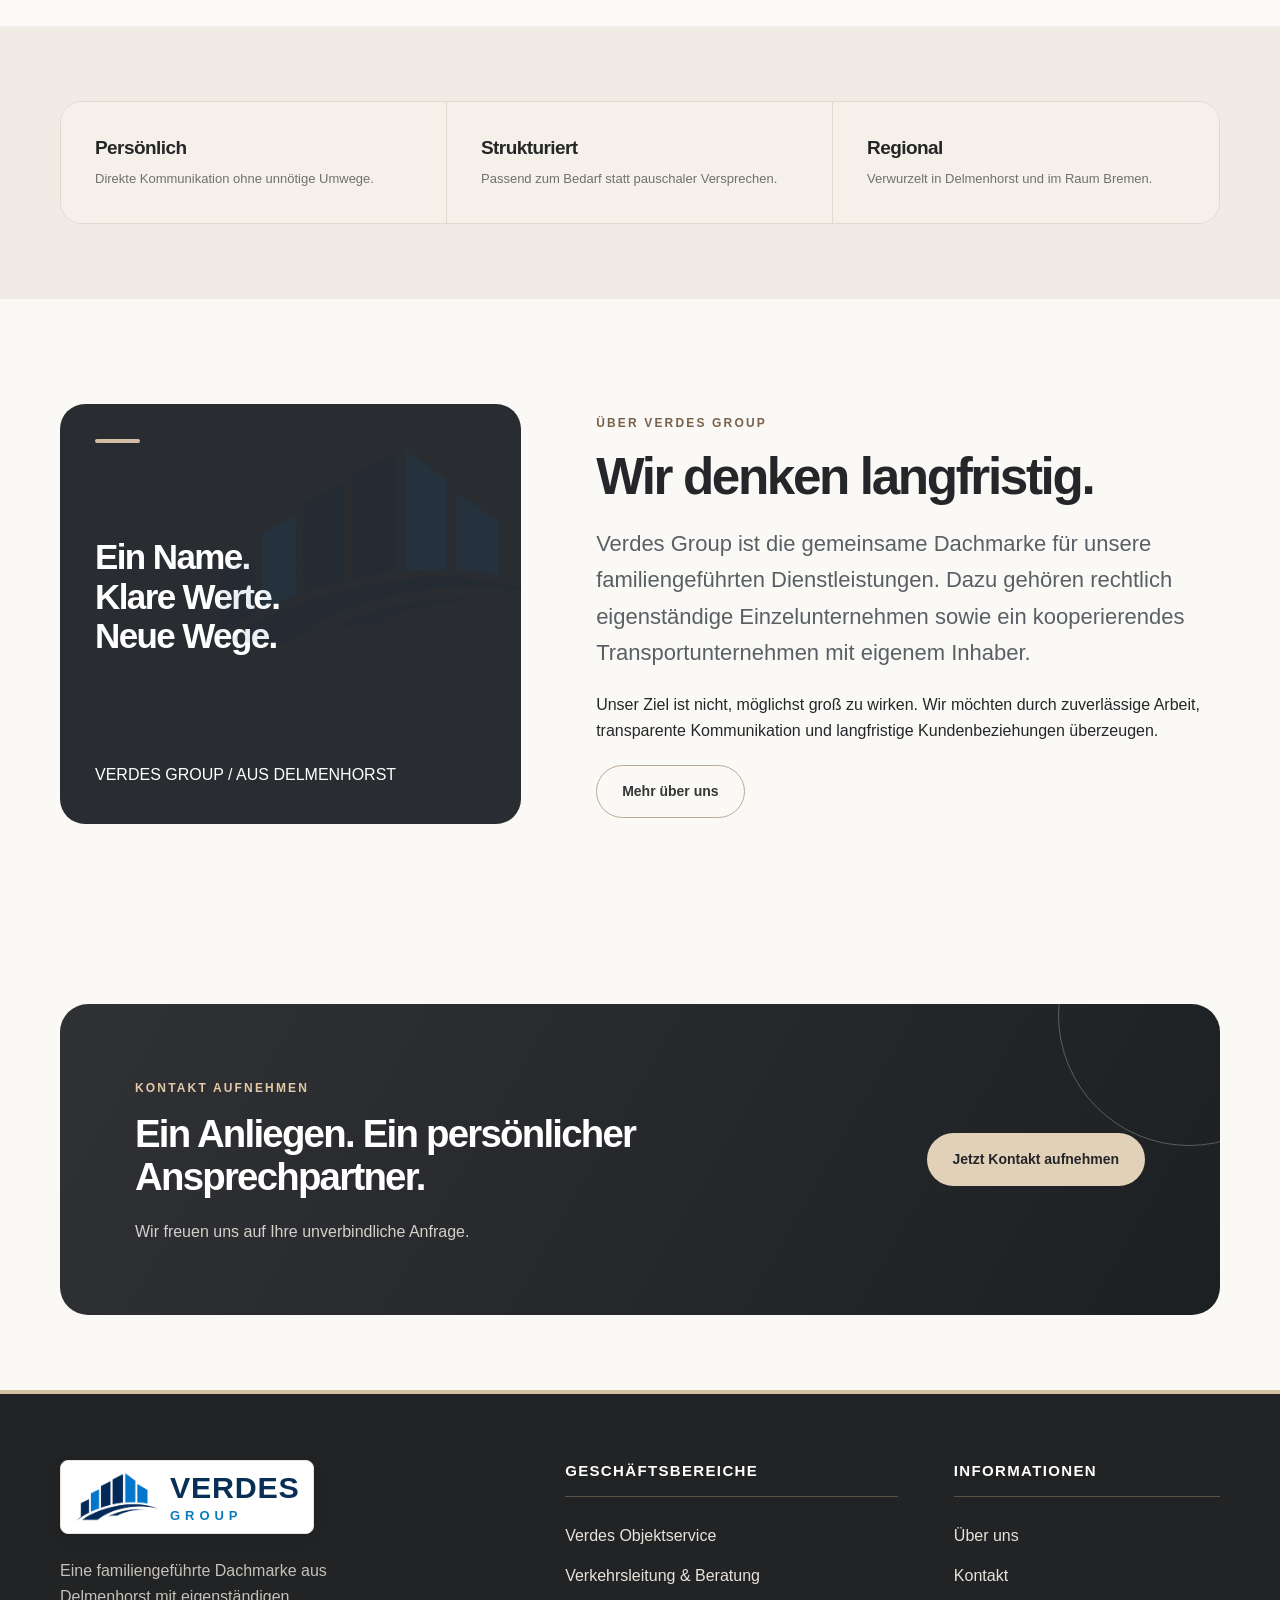
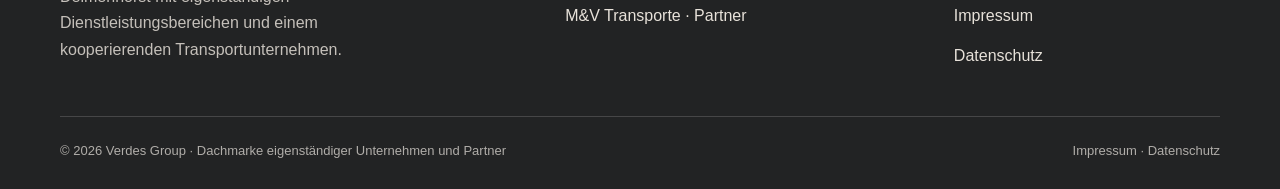
==== commit 3694156f: "Lokale SEO: Verdes Group, Gebaeudereinigung und externe Verkehrsleitung optimieren" ====
--- a/index.html
+++ b/index.html
@@ -1,5 +1,5 @@
-<!doctype html><html lang="de"><head><meta charset="utf-8"><meta name="viewport" content="width=device-width,initial-scale=1"><meta name="theme-color" content="#252525"><meta name="description" content="Verdes Group – Objektservice, externe Verkehrsleitung und das Partnerunternehmen M&amp;V Transporte. Dienstleistungen aus Delmenhorst."><title>Familiengeführte Dienstleistungen aus Delmenhorst | Verdes Group</title><link rel="icon" type="image/png" href="/assets/verdes-group-icon-blue.png"><link rel="stylesheet" href="/assets/styles.css?v=20261124-1"></head><body><a class="skip" href="#inhalt">Zum Inhalt springen</a><header class="site-header"><div class="container nav"><a class="brand" href="/" aria-label="Verdes Group Startseite"><img class="brand-symbol" src="/assets/verdes-group-mark-blue.webp" width="810" height="486" alt="" decoding="async"><span class="brand-wordmark" aria-hidden="true"><strong>VERDES</strong><span>GROUP</span></span></a><button class="menu-button" type="button" aria-label="Menü öffnen" aria-controls="navigation" aria-expanded="false">☰</button><nav id="navigation" class="nav-links" aria-label="Hauptnavigation"><a href="/" class="active" aria-current="page">Startseite</a><a href="/objektservice/">Objektservice</a><a href="/verkehrsleitung/">Verkehrsleitung</a><a href="/mv-transporte/">M&amp;V Transporte</a><a href="/ueber-uns/">Über uns</a><a href="/kontakt/">Kontakt</a><a class="nav-cta" href="/kontakt/">Anfrage stellen</a></nav></div></header><main id="inhalt"><section class="hero premium-hero"><div class="container hero-grid"><div class="hero-copy"><span class="eyebrow premium-hero-kicker">UNTERNEHMEN AUS DELMENHORST</span><h1>Verdes <em>Group.</em></h1><p class="lead"><strong>Objektservice. Verkehrsleitung. Transportlogistik.</strong><br>Drei Geschäftsbereiche und Partnerschaften – verbunden durch persönliche Betreuung, klare Abläufe und Verantwortung.</p><div class="btn-row"><a class="btn btn-primary" href="#geschaeftsbereiche">Unsere Leistungen</a><a class="btn btn-outline" href="/kontakt/">Kontakt aufnehmen</a></div><div class="hero-meta"><span>FAMILIENGEFÜHRT</span><span>REGIONAL VERWURZELT</span></div></div><figure class="hero-visual premium-hero-photo"><img src="/assets/images/verdes-group-unternehmen-v2.webp" width="1671" height="941" alt="Verdes Group: Persönlich. Strukturiert. Verlässlich. Blaues Gebäude-Logo vor moderner Glasarchitektur als Symbolmotiv." fetchpriority="high" decoding="async"><figcaption>Symbolbild</figcaption></figure></div></section><div class="intro-strip"><div class="container intro-strip-inner"><strong>Regional verwurzelt. Auf langfristige Zusammenarbeit ausgerichtet.</strong><p>Objektservice, Verkehrsleitung und ein Partner in der Transportlogistik.</p></div></div><section class="section premium-services" id="geschaeftsbereiche"><div class="container"><div class="section-head"><span class="eyebrow">UNSERE LEISTUNGEN</span><h2>Ein Anspruch.<br>Drei Schwerpunkte.</h2><p>Entdecken Sie unsere Dienstleistungen und das eigenständige Partnerunternehmen M&amp;V Transporte.</p></div><div class="service-grid premium-service-grid">
-<a class="premium-service-card" href="/objektservice/"><span class="premium-card-image premium-card-obj"><img src="/assets/images/verdes-objektservice.webp" width="1672" height="941" alt="Gestaltetes Markenmotiv für Verdes Objektservice mit zwei Personen im Empfangsbereich" loading="lazy" decoding="async"><span class="image-label">Symbolbild</span></span><span class="premium-card-body"><span class="premium-card-label">IMMOBILIEN & OBJEKTPFLEGE</span><strong>Verdes Objektservice</strong><span class="premium-desc">Gebäudereinigung, Treppenhäuser, Ferienwohnungen, Entrümpelung und einfache Außenpflege.</span><span class="premium-card-link">Leistungen entdecken</span></span></a>
-<a class="premium-service-card" href="/verkehrsleitung/"><span class="premium-card-image premium-card-verkehr"><img src="/assets/images/verdes-verkehrsleitung.webp" width="1448" height="1086" alt="Gestaltetes Markenmotiv: Vadim Verdes – externe Verkehrsleitung und Beratung für Transportunternehmen" loading="lazy" decoding="async"><span class="image-label">Symbolbild</span></span><span class="premium-card-body"><span class="premium-card-label">GÜTERKRAFTVERKEHR & ORGANISATION</span><strong>Verdes Verkehrsleitung</strong><span class="premium-desc">Externe Verkehrsleitung, Fahrer- und Fahrzeugdokumentation sowie Transportberatung.</span><span class="premium-card-link">Leistungen entdecken</span></span></a>
+<!doctype html><html lang="de"><head><meta charset="utf-8"><meta name="viewport" content="width=device-width,initial-scale=1"><meta name="theme-color" content="#252525"><meta name="description" content="Verdes Group aus Delmenhorst: Gebäudereinigung und Objektpflege, externe Verkehrsleitung sowie M&amp;V Transporte als eigenständiger Partner für Transportlogistik."><title>Verdes Group | Objektservice &amp; Verkehrsleitung Delmenhorst</title><link rel="icon" type="image/png" href="/assets/verdes-group-icon-blue.png"><link rel="stylesheet" href="/assets/styles.css?v=20261124-1"><link rel="canonical" href="https://verdes-group.de/"><meta name="robots" content="index,follow,max-image-preview:large"><meta property="og:type" content="website"><meta property="og:locale" content="de_DE"><meta property="og:site_name" content="Verdes Group"><meta property="og:title" content="Verdes Group | Objektservice &amp; Verkehrsleitung Delmenhorst"><meta property="og:description" content="Verdes Group aus Delmenhorst: Gebäudereinigung und Objektpflege, externe Verkehrsleitung sowie M&amp;V Transporte als eigenständiger Partner für Transportlogistik."><meta property="og:url" content="https://verdes-group.de/"><meta property="og:image" content="https://verdes-group.de/assets/images/verdes-group-unternehmen-v2.webp"><meta property="og:image:width" content="1671"><meta property="og:image:height" content="941"><meta property="og:image:alt" content="Verdes Group – Dienstleistungen aus Delmenhorst"><meta name="twitter:card" content="summary_large_image"><script type="application/ld+json">{"@context":"https://schema.org","@type":"WebSite","name":"Verdes Group","url":"https://verdes-group.de/","inLanguage":"de-DE","description":"Verdes Group aus Delmenhorst bündelt Objektservice und externe Verkehrsleitung unter einer gemeinsamen Dachmarke und stellt M&V Transporte als eigenständiges Partnerunternehmen vor."}</script></head><body><a class="skip" href="#inhalt">Zum Inhalt springen</a><header class="site-header"><div class="container nav"><a class="brand" href="/" aria-label="Verdes Group Startseite"><img class="brand-symbol" src="/assets/verdes-group-mark-blue.webp" width="810" height="486" alt="" decoding="async"><span class="brand-wordmark" aria-hidden="true"><strong>VERDES</strong><span>GROUP</span></span></a><button class="menu-button" type="button" aria-label="Menü öffnen" aria-controls="navigation" aria-expanded="false">☰</button><nav id="navigation" class="nav-links" aria-label="Hauptnavigation"><a href="/" class="active" aria-current="page">Startseite</a><a href="/objektservice/">Objektservice</a><a href="/verkehrsleitung/">Verkehrsleitung</a><a href="/mv-transporte/">M&amp;V Transporte</a><a href="/ueber-uns/">Über uns</a><a href="/kontakt/">Kontakt</a><a class="nav-cta" href="/kontakt/">Anfrage stellen</a></nav></div></header><main id="inhalt"><section class="hero premium-hero"><div class="container hero-grid"><div class="hero-copy"><span class="eyebrow premium-hero-kicker">UNTERNEHMEN AUS DELMENHORST</span><h1>Verdes <em>Group.</em></h1><p class="lead"><strong>Objektservice. Verkehrsleitung. Transportlogistik.</strong><br>Drei Geschäftsbereiche und Partnerschaften – verbunden durch persönliche Betreuung, klare Abläufe und Verantwortung.</p><div class="btn-row"><a class="btn btn-primary" href="#geschaeftsbereiche">Unsere Leistungen</a><a class="btn btn-outline" href="/kontakt/">Kontakt aufnehmen</a></div><div class="hero-meta"><span>FAMILIENGEFÜHRT</span><span>REGIONAL VERWURZELT</span></div></div><figure class="hero-visual premium-hero-photo"><img src="/assets/images/verdes-group-unternehmen-v2.webp" width="1671" height="941" alt="Verdes Group: Persönlich. Strukturiert. Verlässlich. Blaues Gebäude-Logo vor moderner Glasarchitektur als Symbolmotiv." fetchpriority="high" decoding="async"><figcaption>Symbolbild</figcaption></figure></div></section><div class="intro-strip"><div class="container intro-strip-inner"><strong>Regional verwurzelt. Auf langfristige Zusammenarbeit ausgerichtet.</strong><p>Objektservice, Verkehrsleitung und ein Partner in der Transportlogistik.</p></div></div><section class="section premium-services" id="geschaeftsbereiche"><div class="container"><div class="section-head"><span class="eyebrow">UNSERE LEISTUNGEN</span><h2>Ein Anspruch.<br>Drei Schwerpunkte.</h2><p>Entdecken Sie unsere Dienstleistungen und das eigenständige Partnerunternehmen M&amp;V Transporte.</p></div><div class="service-grid premium-service-grid">
+<a class="premium-service-card" href="/objektservice/"><span class="premium-card-image premium-card-obj"><img src="/assets/images/verdes-objektservice.webp" width="1672" height="941" alt="Gestaltetes Markenmotiv für Verdes Objektservice mit zwei Personen im Empfangsbereich" loading="lazy" decoding="async"><span class="image-label">Symbolbild</span></span><span class="premium-card-body"><span class="premium-card-label">IMMOBILIEN & OBJEKTPFLEGE</span><strong>Verdes Objektservice</strong><span class="premium-desc">Gebäudereinigung, Büro- und Treppenhausreinigung, Entrümpelung und Außenpflege in Delmenhorst und Umgebung.</span><span class="premium-card-link">Leistungen entdecken</span></span></a>
+<a class="premium-service-card" href="/verkehrsleitung/"><span class="premium-card-image premium-card-verkehr"><img src="/assets/images/verdes-verkehrsleitung.webp" width="1448" height="1086" alt="Gestaltetes Markenmotiv: Vadim Verdes – externe Verkehrsleitung und Beratung für Transportunternehmen" loading="lazy" decoding="async"><span class="image-label">Symbolbild</span></span><span class="premium-card-body"><span class="premium-card-label">GÜTERKRAFTVERKEHR & ORGANISATION</span><strong>Verdes Verkehrsleitung</strong><span class="premium-desc">Externer Verkehrsleiter für Transportunternehmen in Bremen und Niedersachsen: Kontrollen, Dokumentation und Transportberatung.</span><span class="premium-card-link">Leistungen entdecken</span></span></a>
 <a class="premium-service-card" href="/mv-transporte/"><span class="premium-card-image premium-card-transport premium-card-logo"><img src="/assets/images/mv-transporte-logo.webp" width="306" height="310" alt="Original-Logo von M&amp;V Transporte – Auf dem richtigen Weg zum Ziel" loading="lazy" decoding="async"></span><span class="premium-card-body"><span class="premium-card-label">EIGENSTÄNDIGES PARTNERUNTERNEHMEN</span><strong>M&amp;V Transporte</strong><span class="premium-desc">Paketlogistik, Tourenkoordination und operatives Transportmanagement im partnerschaftlichen Verbund.</span><span class="premium-card-link">Partner kennenlernen</span></span></a>
 </div></div></section><section class="section-sm section-soft"><div class="container"><div class="stat-grid"><div class="stat"><strong>Persönlich</strong><p>Direkte Kommunikation ohne unnötige Umwege.</p></div><div class="stat"><strong>Strukturiert</strong><p>Passend zum Bedarf statt pauschaler Versprechen.</p></div><div class="stat"><strong>Regional</strong><p>Verwurzelt in Delmenhorst und im Raum Bremen.</p></div></div></div></section><section class="section"><div class="container about-split"><div class="about-panel"><span class="line"></span><h3>Ein Name.<br>Klare Werte.<br>Neue Wege.</h3><span>VERDES GROUP / AUS DELMENHORST</span></div><div><span class="eyebrow">Über Verdes Group</span><h2>Wir denken langfristig.</h2><p class="lead">Verdes Group ist die gemeinsame Dachmarke für unsere familiengeführten Dienstleistungen. Dazu gehören rechtlich eigenständige Einzelunternehmen sowie ein kooperierendes Transportunternehmen mit eigenem Inhaber.</p><p>Unser Ziel ist nicht, möglichst groß zu wirken. Wir möchten durch zuverlässige Arbeit, transparente Kommunikation und langfristige Kundenbeziehungen überzeugen.</p><a class="btn btn-outline" href="/ueber-uns/">Mehr über uns</a></div></div></section><section class="section-sm"><div class="container"><div class="cta-band"><div><span class="eyebrow" style="color:#e2c9a7">Kontakt aufnehmen</span><h2>Ein Anliegen. Ein persönlicher Ansprechpartner.</h2><p>Wir freuen uns auf Ihre unverbindliche Anfrage.</p></div><a class="btn btn-lime" href="/kontakt/">Jetzt Kontakt aufnehmen</a></div></div></section></main><footer class="footer"><div class="container"><div class="footer-grid"><div class="footer-brand"><a class="brand" href="/" aria-label="Verdes Group Startseite"><img class="brand-symbol" src="/assets/verdes-group-mark-blue.webp" width="810" height="486" alt="" decoding="async"><span class="brand-wordmark" aria-hidden="true"><strong>VERDES</strong><span>GROUP</span></span></a><p>Eine familiengeführte Dachmarke aus Delmenhorst mit eigenständigen Dienstleistungsbereichen und einem kooperierenden Transportunternehmen.</p></div><nav class="footer-links" aria-label="Geschäftsbereiche"><h2>Geschäftsbereiche</h2><a href="/objektservice/">Verdes Objektservice</a><a href="/verkehrsleitung/">Verkehrsleitung &amp; Beratung</a><a href="/mv-transporte/">M&amp;V Transporte · Partner</a></nav><nav class="footer-links" aria-label="Informationen"><h2>Informationen</h2><a href="/ueber-uns/">Über uns</a><a href="/kontakt/">Kontakt</a><a href="/impressum/">Impressum</a><a href="/datenschutz/">Datenschutz</a></nav></div><div class="footer-bottom"><span>© <span id="year">2026</span> Verdes Group · Dachmarke eigenständiger Unternehmen und Partner</span><span><a href="/impressum/">Impressum</a> · <a href="/datenschutz/">Datenschutz</a></span></div></div></footer><script src="/assets/site.js?v=20261123-3" defer></script></body></html>
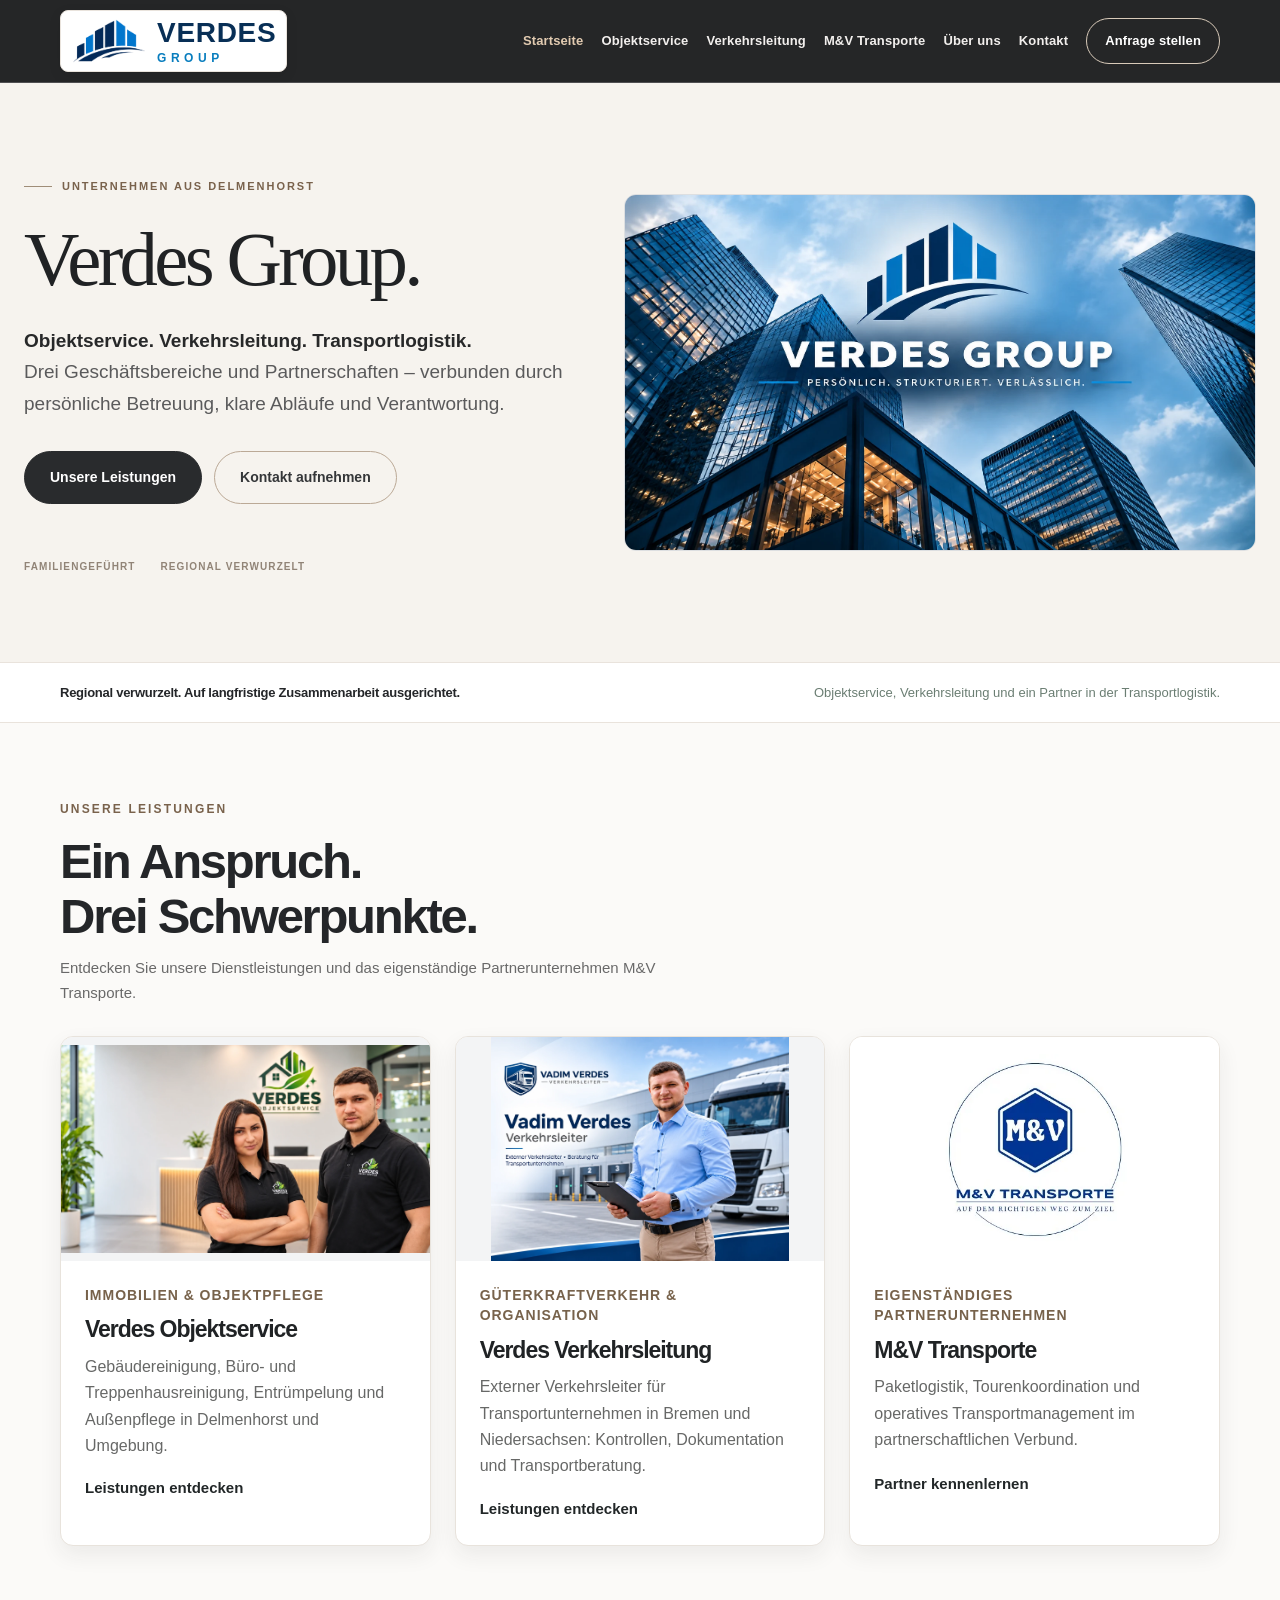
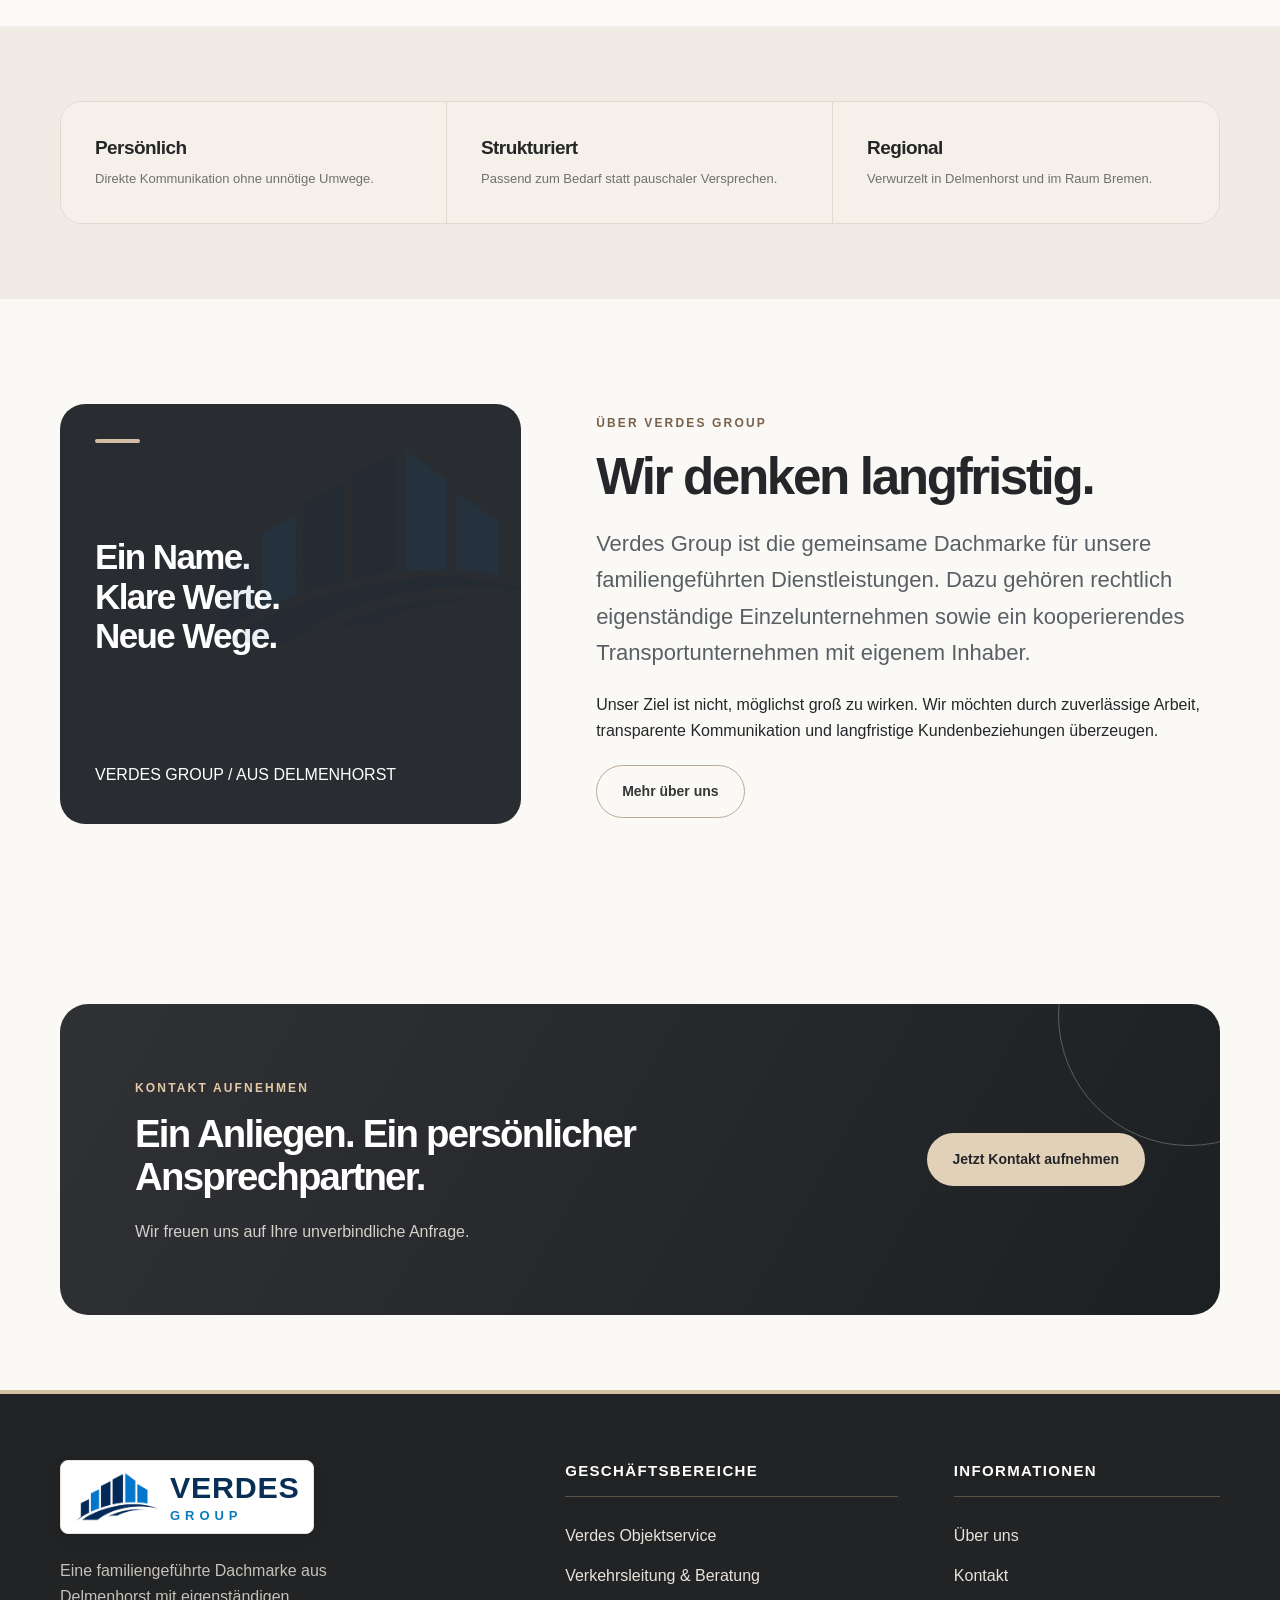
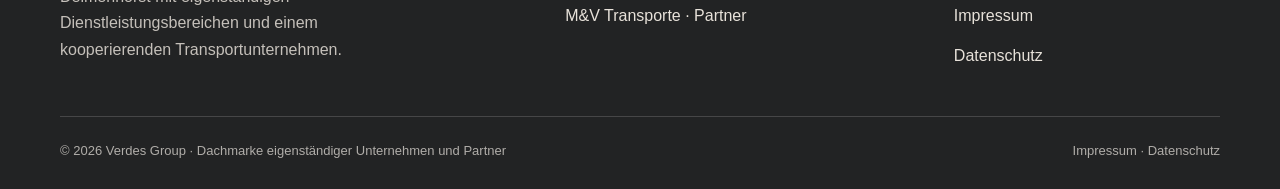
==== commit fc486359: "Bildunterschriften Symbolbild aus sichtbarem Webseitenlayout entfernen" ====
--- a/index.html
+++ b/index.html
@@ -1,5 +1,5 @@
-<!doctype html><html lang="de"><head><meta charset="utf-8"><meta name="viewport" content="width=device-width,initial-scale=1"><meta name="theme-color" content="#252525"><meta name="description" content="Verdes Group aus Delmenhorst: Gebäudereinigung und Objektpflege, externe Verkehrsleitung sowie M&amp;V Transporte als eigenständiger Partner für Transportlogistik."><title>Verdes Group | Objektservice &amp; Verkehrsleitung Delmenhorst</title><link rel="icon" type="image/png" href="/assets/verdes-group-icon-blue.png"><link rel="stylesheet" href="/assets/styles.css?v=20261124-1"><link rel="canonical" href="https://verdes-group.de/"><meta name="robots" content="index,follow,max-image-preview:large"><meta property="og:type" content="website"><meta property="og:locale" content="de_DE"><meta property="og:site_name" content="Verdes Group"><meta property="og:title" content="Verdes Group | Objektservice &amp; Verkehrsleitung Delmenhorst"><meta property="og:description" content="Verdes Group aus Delmenhorst: Gebäudereinigung und Objektpflege, externe Verkehrsleitung sowie M&amp;V Transporte als eigenständiger Partner für Transportlogistik."><meta property="og:url" content="https://verdes-group.de/"><meta property="og:image" content="https://verdes-group.de/assets/images/verdes-group-unternehmen-v2.webp"><meta property="og:image:width" content="1671"><meta property="og:image:height" content="941"><meta property="og:image:alt" content="Verdes Group – Dienstleistungen aus Delmenhorst"><meta name="twitter:card" content="summary_large_image"><script type="application/ld+json">{"@context":"https://schema.org","@type":"WebSite","name":"Verdes Group","url":"https://verdes-group.de/","inLanguage":"de-DE","description":"Verdes Group aus Delmenhorst bündelt Objektservice und externe Verkehrsleitung unter einer gemeinsamen Dachmarke und stellt M&V Transporte als eigenständiges Partnerunternehmen vor."}</script></head><body><a class="skip" href="#inhalt">Zum Inhalt springen</a><header class="site-header"><div class="container nav"><a class="brand" href="/" aria-label="Verdes Group Startseite"><img class="brand-symbol" src="/assets/verdes-group-mark-blue.webp" width="810" height="486" alt="" decoding="async"><span class="brand-wordmark" aria-hidden="true"><strong>VERDES</strong><span>GROUP</span></span></a><button class="menu-button" type="button" aria-label="Menü öffnen" aria-controls="navigation" aria-expanded="false">☰</button><nav id="navigation" class="nav-links" aria-label="Hauptnavigation"><a href="/" class="active" aria-current="page">Startseite</a><a href="/objektservice/">Objektservice</a><a href="/verkehrsleitung/">Verkehrsleitung</a><a href="/mv-transporte/">M&amp;V Transporte</a><a href="/ueber-uns/">Über uns</a><a href="/kontakt/">Kontakt</a><a class="nav-cta" href="/kontakt/">Anfrage stellen</a></nav></div></header><main id="inhalt"><section class="hero premium-hero"><div class="container hero-grid"><div class="hero-copy"><span class="eyebrow premium-hero-kicker">UNTERNEHMEN AUS DELMENHORST</span><h1>Verdes <em>Group.</em></h1><p class="lead"><strong>Objektservice. Verkehrsleitung. Transportlogistik.</strong><br>Drei Geschäftsbereiche und Partnerschaften – verbunden durch persönliche Betreuung, klare Abläufe und Verantwortung.</p><div class="btn-row"><a class="btn btn-primary" href="#geschaeftsbereiche">Unsere Leistungen</a><a class="btn btn-outline" href="/kontakt/">Kontakt aufnehmen</a></div><div class="hero-meta"><span>FAMILIENGEFÜHRT</span><span>REGIONAL VERWURZELT</span></div></div><figure class="hero-visual premium-hero-photo"><img src="/assets/images/verdes-group-unternehmen-v2.webp" width="1671" height="941" alt="Verdes Group: Persönlich. Strukturiert. Verlässlich. Blaues Gebäude-Logo vor moderner Glasarchitektur als Symbolmotiv." fetchpriority="high" decoding="async"><figcaption>Symbolbild</figcaption></figure></div></section><div class="intro-strip"><div class="container intro-strip-inner"><strong>Regional verwurzelt. Auf langfristige Zusammenarbeit ausgerichtet.</strong><p>Objektservice, Verkehrsleitung und ein Partner in der Transportlogistik.</p></div></div><section class="section premium-services" id="geschaeftsbereiche"><div class="container"><div class="section-head"><span class="eyebrow">UNSERE LEISTUNGEN</span><h2>Ein Anspruch.<br>Drei Schwerpunkte.</h2><p>Entdecken Sie unsere Dienstleistungen und das eigenständige Partnerunternehmen M&amp;V Transporte.</p></div><div class="service-grid premium-service-grid">
-<a class="premium-service-card" href="/objektservice/"><span class="premium-card-image premium-card-obj"><img src="/assets/images/verdes-objektservice.webp" width="1672" height="941" alt="Gestaltetes Markenmotiv für Verdes Objektservice mit zwei Personen im Empfangsbereich" loading="lazy" decoding="async"><span class="image-label">Symbolbild</span></span><span class="premium-card-body"><span class="premium-card-label">IMMOBILIEN & OBJEKTPFLEGE</span><strong>Verdes Objektservice</strong><span class="premium-desc">Gebäudereinigung, Büro- und Treppenhausreinigung, Entrümpelung und Außenpflege in Delmenhorst und Umgebung.</span><span class="premium-card-link">Leistungen entdecken</span></span></a>
-<a class="premium-service-card" href="/verkehrsleitung/"><span class="premium-card-image premium-card-verkehr"><img src="/assets/images/verdes-verkehrsleitung.webp" width="1448" height="1086" alt="Gestaltetes Markenmotiv: Vadim Verdes – externe Verkehrsleitung und Beratung für Transportunternehmen" loading="lazy" decoding="async"><span class="image-label">Symbolbild</span></span><span class="premium-card-body"><span class="premium-card-label">GÜTERKRAFTVERKEHR & ORGANISATION</span><strong>Verdes Verkehrsleitung</strong><span class="premium-desc">Externer Verkehrsleiter für Transportunternehmen in Bremen und Niedersachsen: Kontrollen, Dokumentation und Transportberatung.</span><span class="premium-card-link">Leistungen entdecken</span></span></a>
+<!doctype html><html lang="de"><head><meta charset="utf-8"><meta name="viewport" content="width=device-width,initial-scale=1"><meta name="theme-color" content="#252525"><meta name="description" content="Verdes Group aus Delmenhorst: Gebäudereinigung und Objektpflege, externe Verkehrsleitung sowie M&amp;V Transporte als eigenständiger Partner für Transportlogistik."><title>Verdes Group | Objektservice &amp; Verkehrsleitung Delmenhorst</title><link rel="icon" type="image/png" href="/assets/verdes-group-icon-blue.png"><link rel="stylesheet" href="/assets/styles.css?v=20261124-1"><link rel="canonical" href="https://verdes-group.de/"><meta name="robots" content="index,follow,max-image-preview:large"><meta property="og:type" content="website"><meta property="og:locale" content="de_DE"><meta property="og:site_name" content="Verdes Group"><meta property="og:title" content="Verdes Group | Objektservice &amp; Verkehrsleitung Delmenhorst"><meta property="og:description" content="Verdes Group aus Delmenhorst: Gebäudereinigung und Objektpflege, externe Verkehrsleitung sowie M&amp;V Transporte als eigenständiger Partner für Transportlogistik."><meta property="og:url" content="https://verdes-group.de/"><meta property="og:image" content="https://verdes-group.de/assets/images/verdes-group-unternehmen-v2.webp"><meta property="og:image:width" content="1671"><meta property="og:image:height" content="941"><meta property="og:image:alt" content="Verdes Group – Dienstleistungen aus Delmenhorst"><meta name="twitter:card" content="summary_large_image"><script type="application/ld+json">{"@context":"https://schema.org","@type":"WebSite","name":"Verdes Group","url":"https://verdes-group.de/","inLanguage":"de-DE","description":"Verdes Group aus Delmenhorst bündelt Objektservice und externe Verkehrsleitung unter einer gemeinsamen Dachmarke und stellt M&V Transporte als eigenständiges Partnerunternehmen vor."}</script></head><body><a class="skip" href="#inhalt">Zum Inhalt springen</a><header class="site-header"><div class="container nav"><a class="brand" href="/" aria-label="Verdes Group Startseite"><img class="brand-symbol" src="/assets/verdes-group-mark-blue.webp" width="810" height="486" alt="" decoding="async"><span class="brand-wordmark" aria-hidden="true"><strong>VERDES</strong><span>GROUP</span></span></a><button class="menu-button" type="button" aria-label="Menü öffnen" aria-controls="navigation" aria-expanded="false">☰</button><nav id="navigation" class="nav-links" aria-label="Hauptnavigation"><a href="/" class="active" aria-current="page">Startseite</a><a href="/objektservice/">Objektservice</a><a href="/verkehrsleitung/">Verkehrsleitung</a><a href="/mv-transporte/">M&amp;V Transporte</a><a href="/ueber-uns/">Über uns</a><a href="/kontakt/">Kontakt</a><a class="nav-cta" href="/kontakt/">Anfrage stellen</a></nav></div></header><main id="inhalt"><section class="hero premium-hero"><div class="container hero-grid"><div class="hero-copy"><span class="eyebrow premium-hero-kicker">UNTERNEHMEN AUS DELMENHORST</span><h1>Verdes <em>Group.</em></h1><p class="lead"><strong>Objektservice. Verkehrsleitung. Transportlogistik.</strong><br>Drei Geschäftsbereiche und Partnerschaften – verbunden durch persönliche Betreuung, klare Abläufe und Verantwortung.</p><div class="btn-row"><a class="btn btn-primary" href="#geschaeftsbereiche">Unsere Leistungen</a><a class="btn btn-outline" href="/kontakt/">Kontakt aufnehmen</a></div><div class="hero-meta"><span>FAMILIENGEFÜHRT</span><span>REGIONAL VERWURZELT</span></div></div><figure class="hero-visual premium-hero-photo"><img src="/assets/images/verdes-group-unternehmen-v2.webp" width="1671" height="941" alt="Verdes Group: Persönlich. Strukturiert. Verlässlich. Blaues Gebäude-Logo vor moderner Glasarchitektur als Symbolmotiv." fetchpriority="high" decoding="async"></figure></div></section><div class="intro-strip"><div class="container intro-strip-inner"><strong>Regional verwurzelt. Auf langfristige Zusammenarbeit ausgerichtet.</strong><p>Objektservice, Verkehrsleitung und ein Partner in der Transportlogistik.</p></div></div><section class="section premium-services" id="geschaeftsbereiche"><div class="container"><div class="section-head"><span class="eyebrow">UNSERE LEISTUNGEN</span><h2>Ein Anspruch.<br>Drei Schwerpunkte.</h2><p>Entdecken Sie unsere Dienstleistungen und das eigenständige Partnerunternehmen M&amp;V Transporte.</p></div><div class="service-grid premium-service-grid">
+<a class="premium-service-card" href="/objektservice/"><span class="premium-card-image premium-card-obj"><img src="/assets/images/verdes-objektservice.webp" width="1672" height="941" alt="Gestaltetes Markenmotiv für Verdes Objektservice mit zwei Personen im Empfangsbereich" loading="lazy" decoding="async"></span><span class="premium-card-body"><span class="premium-card-label">IMMOBILIEN & OBJEKTPFLEGE</span><strong>Verdes Objektservice</strong><span class="premium-desc">Gebäudereinigung, Büro- und Treppenhausreinigung, Entrümpelung und Außenpflege in Delmenhorst und Umgebung.</span><span class="premium-card-link">Leistungen entdecken</span></span></a>
+<a class="premium-service-card" href="/verkehrsleitung/"><span class="premium-card-image premium-card-verkehr"><img src="/assets/images/verdes-verkehrsleitung.webp" width="1448" height="1086" alt="Gestaltetes Markenmotiv: Vadim Verdes – externe Verkehrsleitung und Beratung für Transportunternehmen" loading="lazy" decoding="async"></span><span class="premium-card-body"><span class="premium-card-label">GÜTERKRAFTVERKEHR & ORGANISATION</span><strong>Verdes Verkehrsleitung</strong><span class="premium-desc">Externer Verkehrsleiter für Transportunternehmen in Bremen und Niedersachsen: Kontrollen, Dokumentation und Transportberatung.</span><span class="premium-card-link">Leistungen entdecken</span></span></a>
 <a class="premium-service-card" href="/mv-transporte/"><span class="premium-card-image premium-card-transport premium-card-logo"><img src="/assets/images/mv-transporte-logo.webp" width="306" height="310" alt="Original-Logo von M&amp;V Transporte – Auf dem richtigen Weg zum Ziel" loading="lazy" decoding="async"></span><span class="premium-card-body"><span class="premium-card-label">EIGENSTÄNDIGES PARTNERUNTERNEHMEN</span><strong>M&amp;V Transporte</strong><span class="premium-desc">Paketlogistik, Tourenkoordination und operatives Transportmanagement im partnerschaftlichen Verbund.</span><span class="premium-card-link">Partner kennenlernen</span></span></a>
 </div></div></section><section class="section-sm section-soft"><div class="container"><div class="stat-grid"><div class="stat"><strong>Persönlich</strong><p>Direkte Kommunikation ohne unnötige Umwege.</p></div><div class="stat"><strong>Strukturiert</strong><p>Passend zum Bedarf statt pauschaler Versprechen.</p></div><div class="stat"><strong>Regional</strong><p>Verwurzelt in Delmenhorst und im Raum Bremen.</p></div></div></div></section><section class="section"><div class="container about-split"><div class="about-panel"><span class="line"></span><h3>Ein Name.<br>Klare Werte.<br>Neue Wege.</h3><span>VERDES GROUP / AUS DELMENHORST</span></div><div><span class="eyebrow">Über Verdes Group</span><h2>Wir denken langfristig.</h2><p class="lead">Verdes Group ist die gemeinsame Dachmarke für unsere familiengeführten Dienstleistungen. Dazu gehören rechtlich eigenständige Einzelunternehmen sowie ein kooperierendes Transportunternehmen mit eigenem Inhaber.</p><p>Unser Ziel ist nicht, möglichst groß zu wirken. Wir möchten durch zuverlässige Arbeit, transparente Kommunikation und langfristige Kundenbeziehungen überzeugen.</p><a class="btn btn-outline" href="/ueber-uns/">Mehr über uns</a></div></div></section><section class="section-sm"><div class="container"><div class="cta-band"><div><span class="eyebrow" style="color:#e2c9a7">Kontakt aufnehmen</span><h2>Ein Anliegen. Ein persönlicher Ansprechpartner.</h2><p>Wir freuen uns auf Ihre unverbindliche Anfrage.</p></div><a class="btn btn-lime" href="/kontakt/">Jetzt Kontakt aufnehmen</a></div></div></section></main><footer class="footer"><div class="container"><div class="footer-grid"><div class="footer-brand"><a class="brand" href="/" aria-label="Verdes Group Startseite"><img class="brand-symbol" src="/assets/verdes-group-mark-blue.webp" width="810" height="486" alt="" decoding="async"><span class="brand-wordmark" aria-hidden="true"><strong>VERDES</strong><span>GROUP</span></span></a><p>Eine familiengeführte Dachmarke aus Delmenhorst mit eigenständigen Dienstleistungsbereichen und einem kooperierenden Transportunternehmen.</p></div><nav class="footer-links" aria-label="Geschäftsbereiche"><h2>Geschäftsbereiche</h2><a href="/objektservice/">Verdes Objektservice</a><a href="/verkehrsleitung/">Verkehrsleitung &amp; Beratung</a><a href="/mv-transporte/">M&amp;V Transporte · Partner</a></nav><nav class="footer-links" aria-label="Informationen"><h2>Informationen</h2><a href="/ueber-uns/">Über uns</a><a href="/kontakt/">Kontakt</a><a href="/impressum/">Impressum</a><a href="/datenschutz/">Datenschutz</a></nav></div><div class="footer-bottom"><span>© <span id="year">2026</span> Verdes Group · Dachmarke eigenständiger Unternehmen und Partner</span><span><a href="/impressum/">Impressum</a> · <a href="/datenschutz/">Datenschutz</a></span></div></div></footer><script src="/assets/site.js?v=20261123-3" defer></script></body></html>
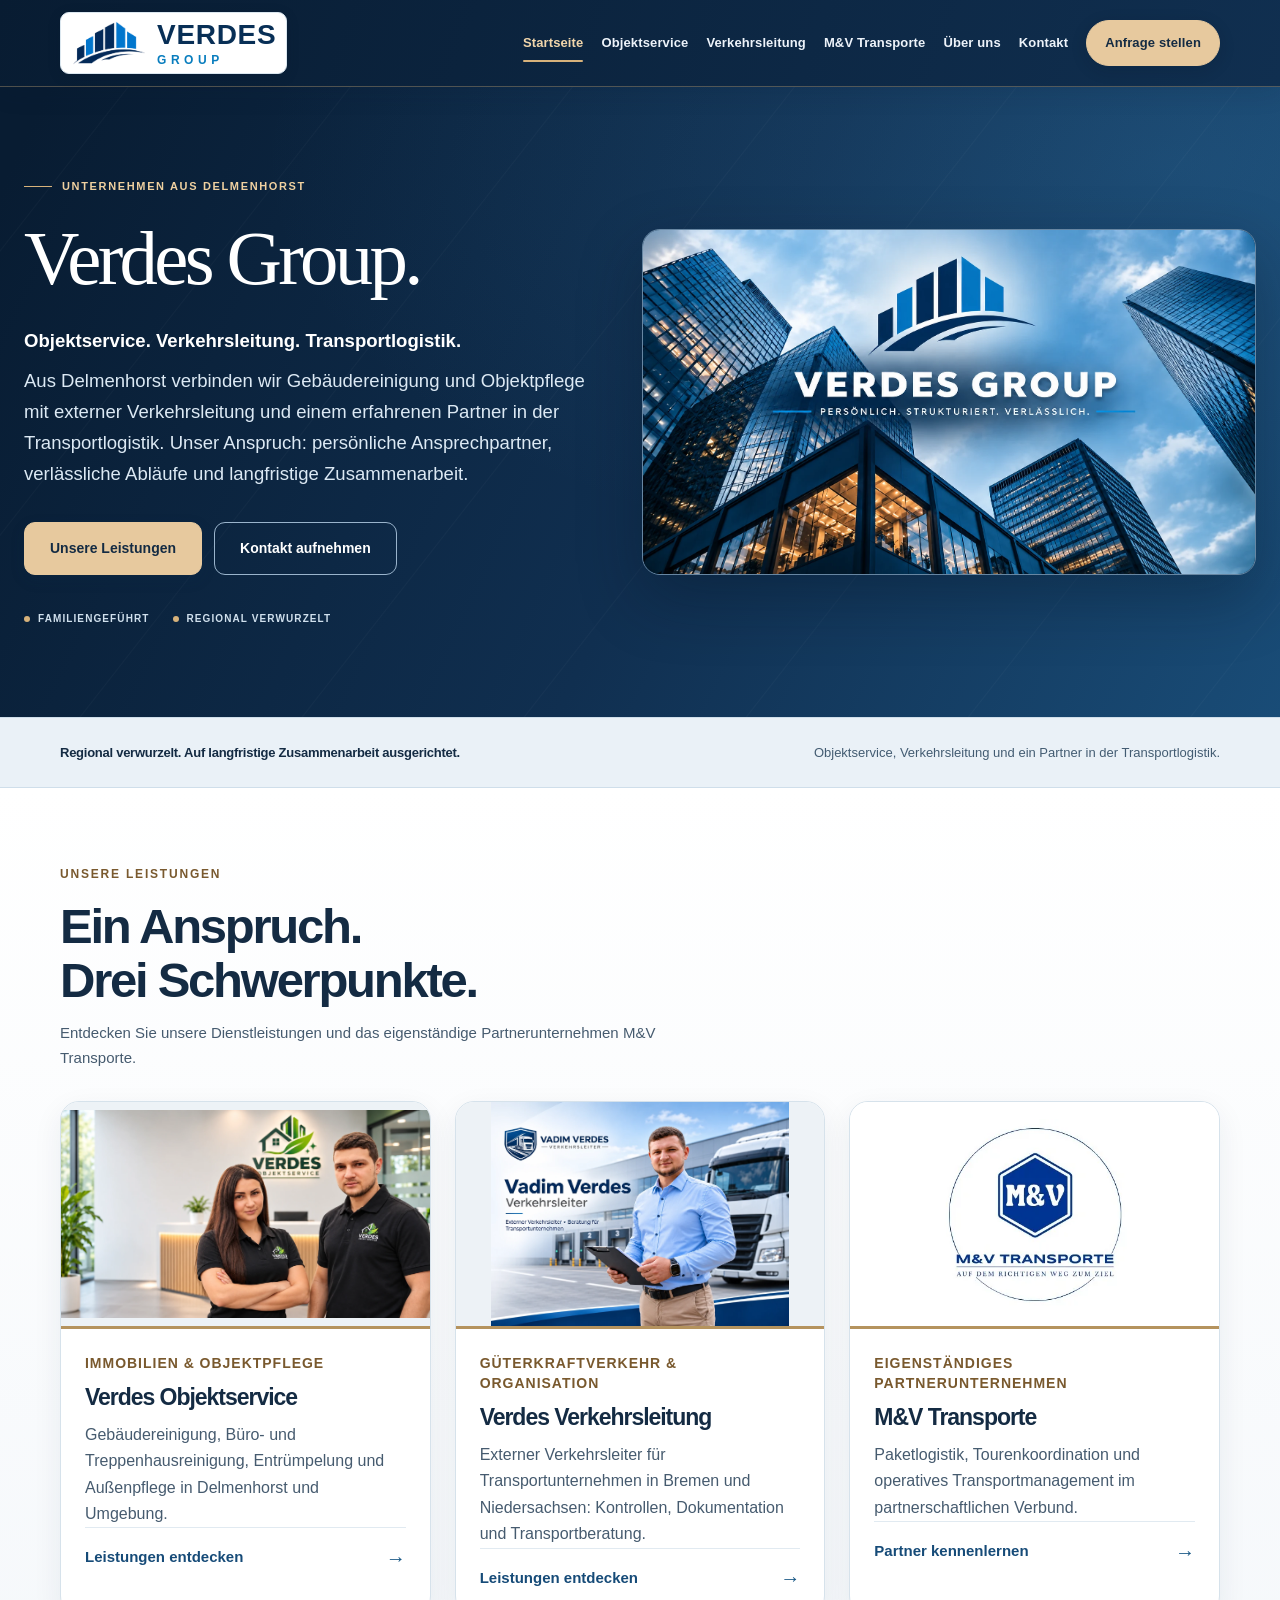
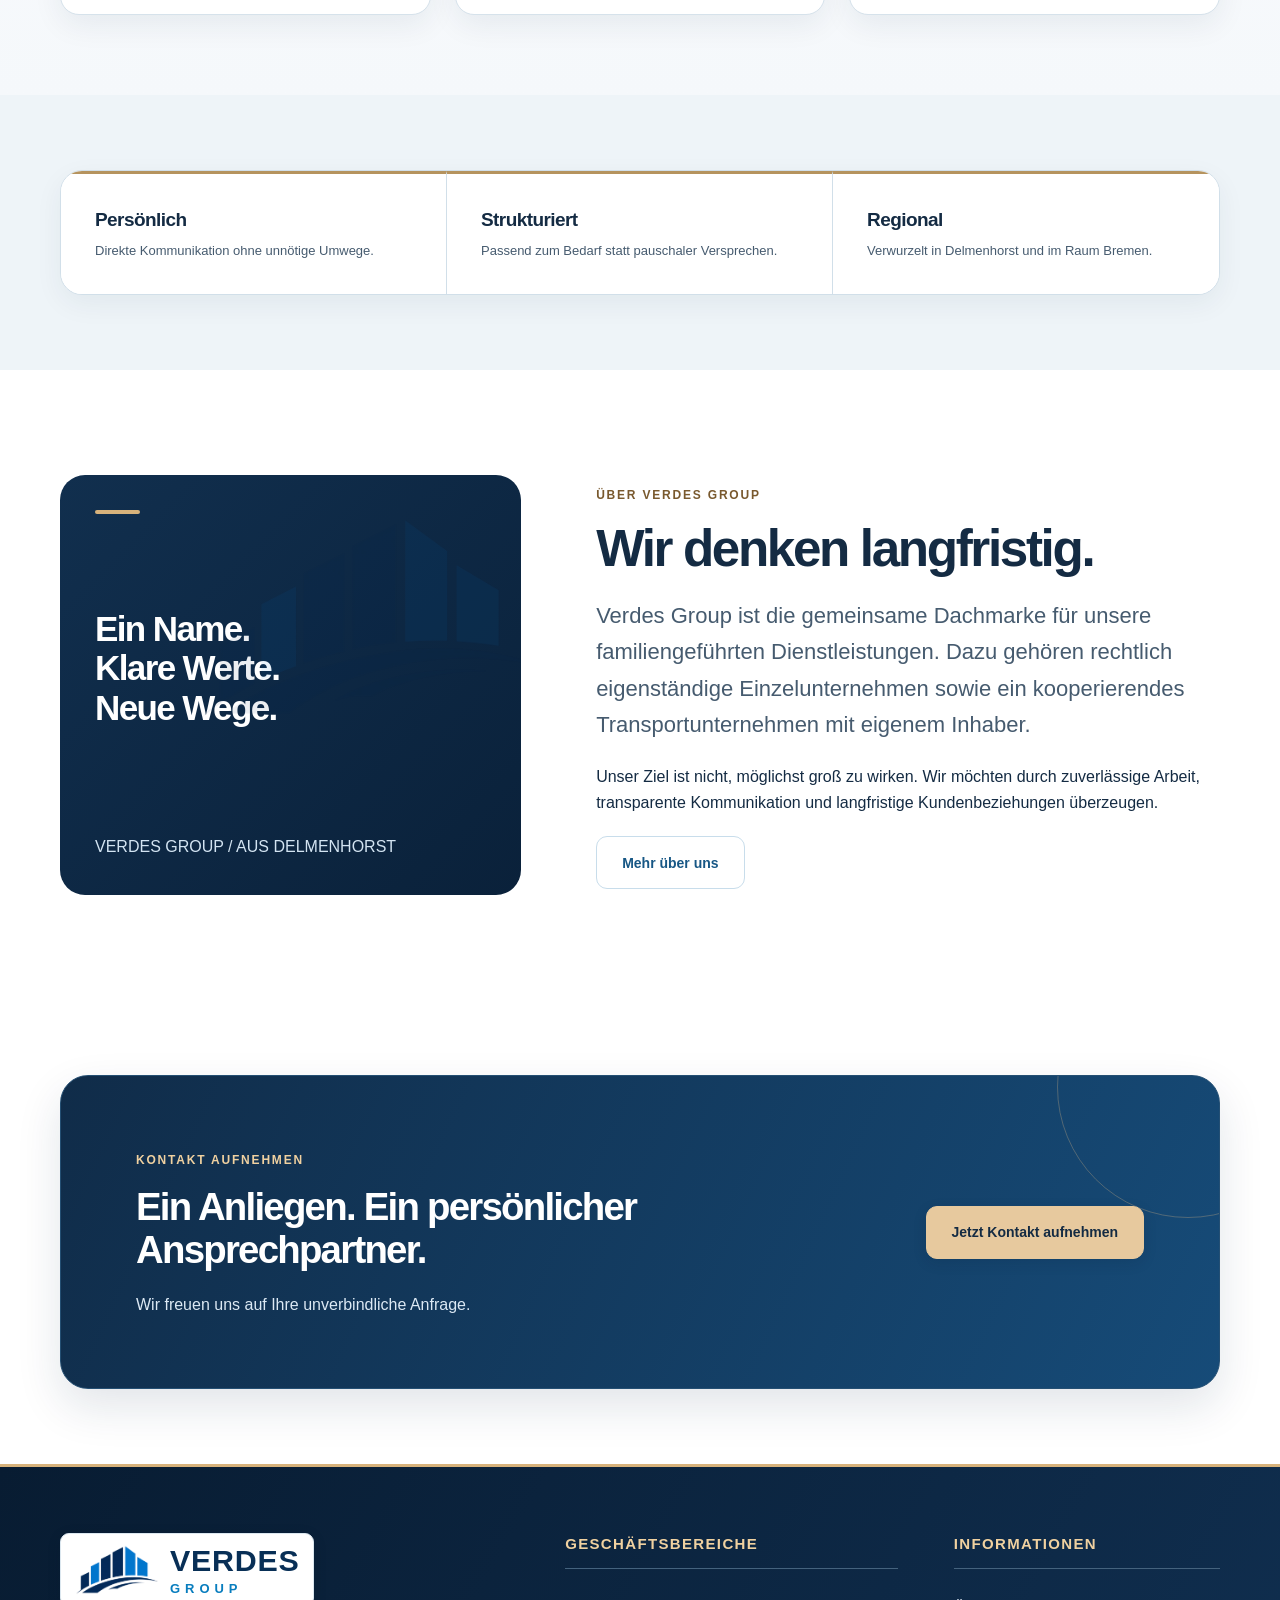
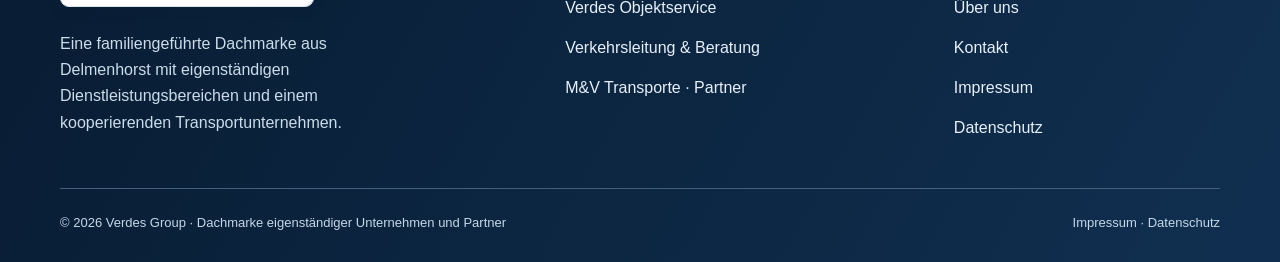
==== commit 121de14d: "Verdes Group: modernes Navy-Ivory Design fuer alle Seiten und konkretere Startseitenbeschreibung" ====
--- a/index.html
+++ b/index.html
@@ -1,4 +1,64 @@
-<!doctype html><html lang="de"><head><meta charset="utf-8"><meta name="viewport" content="width=device-width,initial-scale=1"><meta name="theme-color" content="#252525"><meta name="description" content="Verdes Group aus Delmenhorst: Gebäudereinigung und Objektpflege, externe Verkehrsleitung sowie M&amp;V Transporte als eigenständiger Partner für Transportlogistik."><title>Verdes Group | Objektservice &amp; Verkehrsleitung Delmenhorst</title><link rel="icon" type="image/png" href="/assets/verdes-group-icon-blue.png"><link rel="stylesheet" href="/assets/styles.css?v=20261124-1"><link rel="canonical" href="https://verdes-group.de/"><meta name="robots" content="index,follow,max-image-preview:large"><meta property="og:type" content="website"><meta property="og:locale" content="de_DE"><meta property="og:site_name" content="Verdes Group"><meta property="og:title" content="Verdes Group | Objektservice &amp; Verkehrsleitung Delmenhorst"><meta property="og:description" content="Verdes Group aus Delmenhorst: Gebäudereinigung und Objektpflege, externe Verkehrsleitung sowie M&amp;V Transporte als eigenständiger Partner für Transportlogistik."><meta property="og:url" content="https://verdes-group.de/"><meta property="og:image" content="https://verdes-group.de/assets/images/verdes-group-unternehmen-v2.webp"><meta property="og:image:width" content="1671"><meta property="og:image:height" content="941"><meta property="og:image:alt" content="Verdes Group – Dienstleistungen aus Delmenhorst"><meta name="twitter:card" content="summary_large_image"><script type="application/ld+json">{"@context":"https://schema.org","@type":"WebSite","name":"Verdes Group","url":"https://verdes-group.de/","inLanguage":"de-DE","description":"Verdes Group aus Delmenhorst bündelt Objektservice und externe Verkehrsleitung unter einer gemeinsamen Dachmarke und stellt M&V Transporte als eigenständiges Partnerunternehmen vor."}</script></head><body><a class="skip" href="#inhalt">Zum Inhalt springen</a><header class="site-header"><div class="container nav"><a class="brand" href="/" aria-label="Verdes Group Startseite"><img class="brand-symbol" src="/assets/verdes-group-mark-blue.webp" width="810" height="486" alt="" decoding="async"><span class="brand-wordmark" aria-hidden="true"><strong>VERDES</strong><span>GROUP</span></span></a><button class="menu-button" type="button" aria-label="Menü öffnen" aria-controls="navigation" aria-expanded="false">☰</button><nav id="navigation" class="nav-links" aria-label="Hauptnavigation"><a href="/" class="active" aria-current="page">Startseite</a><a href="/objektservice/">Objektservice</a><a href="/verkehrsleitung/">Verkehrsleitung</a><a href="/mv-transporte/">M&amp;V Transporte</a><a href="/ueber-uns/">Über uns</a><a href="/kontakt/">Kontakt</a><a class="nav-cta" href="/kontakt/">Anfrage stellen</a></nav></div></header><main id="inhalt"><section class="hero premium-hero"><div class="container hero-grid"><div class="hero-copy"><span class="eyebrow premium-hero-kicker">UNTERNEHMEN AUS DELMENHORST</span><h1>Verdes <em>Group.</em></h1><p class="lead"><strong>Objektservice. Verkehrsleitung. Transportlogistik.</strong><br>Drei Geschäftsbereiche und Partnerschaften – verbunden durch persönliche Betreuung, klare Abläufe und Verantwortung.</p><div class="btn-row"><a class="btn btn-primary" href="#geschaeftsbereiche">Unsere Leistungen</a><a class="btn btn-outline" href="/kontakt/">Kontakt aufnehmen</a></div><div class="hero-meta"><span>FAMILIENGEFÜHRT</span><span>REGIONAL VERWURZELT</span></div></div><figure class="hero-visual premium-hero-photo"><img src="/assets/images/verdes-group-unternehmen-v2.webp" width="1671" height="941" alt="Verdes Group: Persönlich. Strukturiert. Verlässlich. Blaues Gebäude-Logo vor moderner Glasarchitektur als Symbolmotiv." fetchpriority="high" decoding="async"></figure></div></section><div class="intro-strip"><div class="container intro-strip-inner"><strong>Regional verwurzelt. Auf langfristige Zusammenarbeit ausgerichtet.</strong><p>Objektservice, Verkehrsleitung und ein Partner in der Transportlogistik.</p></div></div><section class="section premium-services" id="geschaeftsbereiche"><div class="container"><div class="section-head"><span class="eyebrow">UNSERE LEISTUNGEN</span><h2>Ein Anspruch.<br>Drei Schwerpunkte.</h2><p>Entdecken Sie unsere Dienstleistungen und das eigenständige Partnerunternehmen M&amp;V Transporte.</p></div><div class="service-grid premium-service-grid">
+<!doctype html><html lang="de"><head><meta charset="utf-8"><meta name="viewport" content="width=device-width,initial-scale=1"><meta name="theme-color" content="#0b2540"><meta name="description" content="Verdes Group aus Delmenhorst: Gebäudereinigung und Objektpflege, externe Verkehrsleitung sowie M&amp;V Transporte als eigenständiger Partner für Transportlogistik."><title>Verdes Group | Objektservice &amp; Verkehrsleitung Delmenhorst</title><link rel="icon" type="image/png" href="/assets/verdes-group-icon-blue.png"><link rel="stylesheet" href="/assets/styles.css?v=20261124-1"><link rel="stylesheet" href="/assets/brand-navy.css?v=20261127-1"><link rel="canonical" href="https://verdes-group.de/"><meta name="robots" content="index,follow,max-image-preview:large"><meta property="og:type" content="website"><meta property="og:locale" content="de_DE"><meta property="og:site_name" content="Verdes Group"><meta property="og:title" content="Verdes Group | Objektservice &amp; Verkehrsleitung Delmenhorst"><meta property="og:description" content="Verdes Group aus Delmenhorst: Gebäudereinigung und Objektpflege, externe Verkehrsleitung sowie M&amp;V Transporte als eigenständiger Partner für Transportlogistik."><meta property="og:url" content="https://verdes-group.de/"><meta property="og:image" content="https://verdes-group.de/assets/images/verdes-group-unternehmen-v2.webp"><meta property="og:image:width" content="1671"><meta property="og:image:height" content="941"><meta property="og:image:alt" content="Verdes Group – Dienstleistungen aus Delmenhorst"><meta name="twitter:card" content="summary_large_image"><script type="application/ld+json">
+{
+  "@context": "https://schema.org",
+  "@graph": [
+    {
+      "@type": "WebSite",
+      "@id": "https://verdes-group.de/#website",
+      "name": "Verdes Group",
+      "url": "https://verdes-group.de/",
+      "inLanguage": "de",
+      "description": "Verdes Group aus Delmenhorst bündelt Objektservice und externe Verkehrsleitung unter einer gemeinsamen Dachmarke und stellt M&V Transporte als eigenständiges Partnerunternehmen vor."
+    },
+    {
+      "@type": "WebPage",
+      "@id": "https://verdes-group.de/#webpage",
+      "url": "https://verdes-group.de/",
+      "name": "Verdes Group | Objektservice & Verkehrsleitung Delmenhorst",
+      "inLanguage": "de",
+      "isPartOf": {
+        "@id": "https://verdes-group.de/#website"
+      },
+      "mainEntity": {
+        "@type": "ItemList",
+        "name": "Geschäftsbereiche und Partnerunternehmen der Verdes Group",
+        "itemListElement": [
+          {
+            "@type": "ListItem",
+            "position": 1,
+            "item": {
+              "@type": "Organization",
+              "@id": "https://verdes-group.de/objektservice/#unternehmen",
+              "name": "Verdes Objektservice",
+              "url": "https://verdes-group.de/objektservice/"
+            }
+          },
+          {
+            "@type": "ListItem",
+            "position": 2,
+            "item": {
+              "@type": "LocalBusiness",
+              "@id": "https://verdes-group.de/verkehrsleitung/#unternehmen",
+              "name": "Verdes Verkehrsleiter & Transportberater",
+              "url": "https://verdes-group.de/verkehrsleitung/"
+            }
+          },
+          {
+            "@type": "ListItem",
+            "position": 3,
+            "item": {
+              "@type": "Organization",
+              "@id": "https://verdes-group.de/mv-transporte/#unternehmen",
+              "name": "M&V Transporte",
+              "url": "https://verdes-group.de/mv-transporte/"
+            }
+          }
+        ]
+      }
+    }
+  ]
+}
+</script></head><body data-brand="home"><a class="skip" href="#inhalt">Zum Inhalt springen</a><header class="site-header"><div class="container nav"><a class="brand" href="/" aria-label="Verdes Group Startseite"><img class="brand-symbol" src="/assets/verdes-group-mark-blue.webp" width="810" height="486" alt="" decoding="async"><span class="brand-wordmark" aria-hidden="true"><strong>VERDES</strong><span>GROUP</span></span></a><button class="menu-button" type="button" aria-label="Menü öffnen" aria-controls="navigation" aria-expanded="false">☰</button><nav id="navigation" class="nav-links" aria-label="Hauptnavigation"><a href="/" class="active" aria-current="page">Startseite</a><a href="/objektservice/">Objektservice</a><a href="/verkehrsleitung/">Verkehrsleitung</a><a href="/mv-transporte/">M&amp;V Transporte</a><a href="/ueber-uns/">Über uns</a><a href="/kontakt/">Kontakt</a><a class="nav-cta" href="/kontakt/">Anfrage stellen</a></nav></div></header><main id="inhalt"><section class="hero premium-hero"><div class="container hero-grid"><div class="hero-copy"><span class="eyebrow premium-hero-kicker">UNTERNEHMEN AUS DELMENHORST</span><h1>Verdes <em>Group.</em></h1><p class="lead"><strong>Objektservice. Verkehrsleitung. Transportlogistik.</strong><br>Aus Delmenhorst verbinden wir Gebäudereinigung und Objektpflege mit externer Verkehrsleitung und einem erfahrenen Partner in der Transportlogistik. Unser Anspruch: persönliche Ansprechpartner, verlässliche Abläufe und langfristige Zusammenarbeit.</p><div class="btn-row"><a class="btn btn-primary" href="#geschaeftsbereiche">Unsere Leistungen</a><a class="btn btn-outline" href="/kontakt/">Kontakt aufnehmen</a></div><div class="hero-meta"><span>FAMILIENGEFÜHRT</span><span>REGIONAL VERWURZELT</span></div></div><figure class="hero-visual premium-hero-photo"><img src="/assets/images/verdes-group-unternehmen-v2.webp" width="1671" height="941" alt="Verdes Group: Persönlich. Strukturiert. Verlässlich. Blaues Gebäude-Logo vor moderner Glasarchitektur als Symbolmotiv." fetchpriority="high" decoding="async"></figure></div></section><div class="intro-strip"><div class="container intro-strip-inner"><strong>Regional verwurzelt. Auf langfristige Zusammenarbeit ausgerichtet.</strong><p>Objektservice, Verkehrsleitung und ein Partner in der Transportlogistik.</p></div></div><section class="section premium-services" id="geschaeftsbereiche"><div class="container"><div class="section-head"><span class="eyebrow">UNSERE LEISTUNGEN</span><h2>Ein Anspruch.<br>Drei Schwerpunkte.</h2><p>Entdecken Sie unsere Dienstleistungen und das eigenständige Partnerunternehmen M&amp;V Transporte.</p></div><div class="service-grid premium-service-grid">
 <a class="premium-service-card" href="/objektservice/"><span class="premium-card-image premium-card-obj"><img src="/assets/images/verdes-objektservice.webp" width="1672" height="941" alt="Gestaltetes Markenmotiv für Verdes Objektservice mit zwei Personen im Empfangsbereich" loading="lazy" decoding="async"></span><span class="premium-card-body"><span class="premium-card-label">IMMOBILIEN & OBJEKTPFLEGE</span><strong>Verdes Objektservice</strong><span class="premium-desc">Gebäudereinigung, Büro- und Treppenhausreinigung, Entrümpelung und Außenpflege in Delmenhorst und Umgebung.</span><span class="premium-card-link">Leistungen entdecken</span></span></a>
 <a class="premium-service-card" href="/verkehrsleitung/"><span class="premium-card-image premium-card-verkehr"><img src="/assets/images/verdes-verkehrsleitung.webp" width="1448" height="1086" alt="Gestaltetes Markenmotiv: Vadim Verdes – externe Verkehrsleitung und Beratung für Transportunternehmen" loading="lazy" decoding="async"></span><span class="premium-card-body"><span class="premium-card-label">GÜTERKRAFTVERKEHR & ORGANISATION</span><strong>Verdes Verkehrsleitung</strong><span class="premium-desc">Externer Verkehrsleiter für Transportunternehmen in Bremen und Niedersachsen: Kontrollen, Dokumentation und Transportberatung.</span><span class="premium-card-link">Leistungen entdecken</span></span></a>
 <a class="premium-service-card" href="/mv-transporte/"><span class="premium-card-image premium-card-transport premium-card-logo"><img src="/assets/images/mv-transporte-logo.webp" width="306" height="310" alt="Original-Logo von M&amp;V Transporte – Auf dem richtigen Weg zum Ziel" loading="lazy" decoding="async"></span><span class="premium-card-body"><span class="premium-card-label">EIGENSTÄNDIGES PARTNERUNTERNEHMEN</span><strong>M&amp;V Transporte</strong><span class="premium-desc">Paketlogistik, Tourenkoordination und operatives Transportmanagement im partnerschaftlichen Verbund.</span><span class="premium-card-link">Partner kennenlernen</span></span></a>
--- a/assets/styles.css
+++ b/assets/styles.css
@@ -355,3 +355,207 @@
  .site-header .brand-wordmark>span{font-size:.6875rem;letter-spacing:.34em;margin-top:4px}
  .footer .brand-wordmark strong{font-size:1.75rem}
 }
+
+
+/* Verdes Objektservice – bebilderte, responsive Leistungskarten */
+.objektservice-cards{display:grid;grid-template-columns:repeat(3,minmax(0,1fr));gap:20px;align-items:stretch}
+.objektservice-cards .objektservice-card{min-width:0;min-height:0;padding:0;overflow:hidden;display:flex;flex-direction:column;background:#fff;border:1px solid #e1dbd2;border-radius:20px;box-shadow:0 9px 25px rgba(32,33,33,.055)}
+.objektservice-cards .objektservice-card>img{display:block;width:100%;height:auto;aspect-ratio:8/5;object-fit:cover;background:#f2eee8}
+.objektservice-cards .objektservice-card-content{padding:23px 25px 27px;flex:1}
+.objektservice-cards .feature-index{display:inline-block;margin:0 0 12px;font-size:12px;font-weight:800;letter-spacing:.08em;color:#3f7041}
+.objektservice-cards .objektservice-card h3{font-size:clamp(18px,1.5vw,22px);line-height:1.28;margin:0 0 12px;overflow-wrap:anywhere}
+.objektservice-cards .objektservice-card p{font-size:14px;line-height:1.65;color:#636c6b;margin:0}
+.objektservice-cards .objektservice-card-featured{grid-column:1/-1;display:grid;grid-template-columns:minmax(0,1fr) minmax(0,1.5fr);align-items:stretch}
+.objektservice-cards .objektservice-card-featured>img{height:100%;min-height:245px;aspect-ratio:auto}
+.objektservice-cards .objektservice-card-featured .objektservice-card-content{display:flex;flex-direction:column;justify-content:center;padding:26px 36px}
+@media(max-width:960px){.objektservice-cards{grid-template-columns:repeat(2,minmax(0,1fr))}}
+@media(max-width:600px){.objektservice-cards{grid-template-columns:1fr;gap:16px}.objektservice-cards .objektservice-card-featured{display:flex;flex-direction:column}.objektservice-cards .objektservice-card-featured>img{height:auto;min-height:0;aspect-ratio:8/5}.objektservice-cards .objektservice-card-featured .objektservice-card-content{padding:23px 25px 27px}}
+
+
+/* Verdes Verkehrsleitung: erweiterte Leistungen, Ablauf und FAQ, 26.11.2026 */
+.verkehr-service-grid .feature{min-height:250px;box-shadow:0 8px 22px #24272a0b}
+.verkehr-service-grid .feature h3{font-size:clamp(19px,1.8vw,23px);line-height:1.3}
+.verkehr-service-grid .feature p{line-height:1.68;color:#62666a;font-size:14px}
+.verkehr-audience .section-head,.verkehr-process-section .section-head{max-width:820px}
+.verkehr-audience-grid{display:grid;grid-template-columns:repeat(2,minmax(0,1fr));gap:22px}
+.verkehr-audience-panel{border:1px solid #e4ddd3;border-radius:22px;background:#fff;padding:clamp(27px,3vw,42px);min-width:0;box-shadow:0 12px 28px #26262609}
+.verkehr-panel-tag{font-size:11px;letter-spacing:.13em;text-transform:uppercase;color:#96785b;font-weight:800;display:block;margin-bottom:18px}
+.verkehr-audience-panel h3{font-size:clamp(24px,2.5vw,34px);line-height:1.2;color:#292a2d;margin:0 0 22px}
+.verkehr-audience-panel ul{padding-left:19px;margin:0}
+.verkehr-audience-panel li{padding:0 0 12px;color:#5b6063;line-height:1.7}
+.verkehr-audience-panel li:last-child{padding:0}
+.verkehr-audience-panel p{color:#5b6063;line-height:1.75;margin-bottom:15px}
+.verkehr-audience-panel p:last-child{margin-bottom:0}
+.verkehr-audience-panel-dark{background:#303238;border-color:#303238}
+.verkehr-audience-panel-dark h3{color:#fff}
+.verkehr-audience-panel-dark p{color:#e1dad3}
+.verkehr-audience-panel-dark .verkehr-panel-tag{color:#e4c9aa}
+.verkehr-process-grid{display:grid;grid-template-columns:repeat(4,minmax(0,1fr));gap:15px}
+.verkehr-process-step{background:#fff;border:1px solid #e3dcd2;border-radius:18px;padding:26px 23px;min-width:0}
+.verkehr-process-step>span{font-size:13px;font-weight:800;color:#a18160;display:block;margin-bottom:23px}
+.verkehr-process-step h3{font-size:20px;line-height:1.3;margin:0 0 14px;color:#292a2d}
+.verkehr-process-step p{font-size:14px;line-height:1.7;color:#62676a;margin:0}
+.verkehr-process-note{font-size:13px;line-height:1.7;color:#6e6964;margin:20px 0 0;max-width:940px}
+.verkehr-faq-layout{display:grid;grid-template-columns:minmax(0,.85fr) minmax(0,1.15fr);gap:clamp(30px,5vw,75px);align-items:start}
+.verkehr-faq-layout>div:first-child>p{font-size:17px;color:#62676a;line-height:1.7;max-width:37ch;margin-bottom:29px}
+.verkehr-faq-list{display:grid;gap:12px}
+.verkehr-faq-list details{border:1px solid #e1d9ce;border-radius:16px;background:#fff;overflow:hidden}
+.verkehr-faq-list summary{cursor:pointer;padding:20px 25px;font-size:16px;font-weight:750;line-height:1.5;color:#292b2d;list-style:none;display:flex;align-items:center;justify-content:space-between;gap:15px}
+.verkehr-faq-list summary::-webkit-details-marker{display:none}
+.verkehr-faq-list summary:after{content:"+";font-size:24px;font-weight:400;color:#ad8e6c;line-height:1;flex-shrink:0}
+.verkehr-faq-list details[open] summary:after{content:"−"}
+.verkehr-faq-list details p{padding:0 25px 20px;margin:0;font-size:14px;color:#60656a;line-height:1.75}
+@media(max-width:980px){.verkehr-process-grid{grid-template-columns:repeat(2,minmax(0,1fr))}}
+@media(max-width:760px){.verkehr-audience-grid,.verkehr-faq-layout{grid-template-columns:1fr}.verkehr-faq-layout{gap:28px}.verkehr-service-grid .feature{min-height:0}}
+@media(max-width:520px){.verkehr-process-grid{grid-template-columns:1fr}.verkehr-audience-panel{padding:27px 23px}.verkehr-process-step{padding:24px 23px}.verkehr-faq-list summary{padding:18px 20px;font-size:15px}.verkehr-faq-list details p{padding:0 20px 18px}}
+
+.verkehr-maps-link{margin:15px 0 24px;font-size:14px;line-height:1.65}
+.verkehr-maps-link a{color:#7b5b37;font-weight:750;text-decoration:underline;text-underline-offset:4px}
+.verkehr-maps-link a:hover{color:#343333}
+
+
+/* Verkehrsleitung: bebilderte Dienstleistungen und Praxis / Elektro-Sprinter */
+.verkehr-service-grid{align-items:stretch}
+.verkehr-service-grid .verkehr-feature-card{padding:0;min-height:0;display:flex;flex-direction:column;overflow:hidden;border:1px solid #e2d9ce;border-radius:20px;background:#fff;box-shadow:0 8px 26px rgba(27,30,34,.065)}
+.verkehr-service-grid .verkehr-feature-card>img{width:100%;height:auto;aspect-ratio:12/7;object-fit:cover;display:block;background:#e6e9e7}
+.verkehr-service-grid .verkehr-feature-body{flex:1;padding:24px 27px 28px}
+.verkehr-service-grid .verkehr-feature-body .feature-index{margin:0 0 14px;font-weight:800;color:#987858}
+.verkehr-service-grid .verkehr-feature-body h3{font-size:clamp(20px,1.6vw,23px);line-height:1.28;margin-bottom:12px}
+.verkehr-service-grid .verkehr-feature-body p{font-size:14px;line-height:1.7}
+.verkehr-electric-section{background:#f5f2ed}
+.verkehr-electric-panel{display:grid;grid-template-columns:minmax(0,1.18fr) minmax(0,.82fr);border-radius:24px;background:#292d34;overflow:hidden;box-shadow:0 17px 48px rgba(30,30,30,.12)}
+.verkehr-electric-copy{padding:clamp(32px,4vw,56px);color:#fff}
+.verkehr-electric-copy .eyebrow{color:#e3c59d}
+.verkehr-electric-copy h2{font-size:clamp(30px,3vw,43px);line-height:1.12;color:#fff;max-width:660px}
+.verkehr-electric-copy p{color:#e6e1da;font-size:15px;line-height:1.78;max-width:70ch}
+.verkehr-electric-copy p strong{color:#fff}
+.verkehr-electric-copy .verkehr-electric-small{font-size:13px;color:#c9c7c3}
+.verkehr-electric-copy .btn{margin-top:10px}
+.verkehr-electric-gallery{display:flex;flex-direction:column;justify-content:center;gap:16px;padding:26px 24px 20px;background:#383c43}
+.verkehr-electric-gallery figure{margin:0;border-radius:12px;overflow:hidden;background:#eef2f3}
+.verkehr-electric-gallery img{display:block;width:100%;height:auto;aspect-ratio:680/292;object-fit:cover}
+.verkehr-electric-note{font-size:11px;line-height:1.55;color:#d4d5d6}
+.verkehr-language-section{background:#fff}
+.verkehr-language-box{display:grid;grid-template-columns:1.4fr .6fr;gap:36px;align-items:center;border-top:1px solid #e3ddd5;border-bottom:1px solid #e3ddd5;padding:34px 0}
+.verkehr-language-box h2{font-size:clamp(27px,2.8vw,39px);line-height:1.2;margin:9px 0 15px}
+.verkehr-language-box p{font-size:15px;color:#60656b;line-height:1.75;margin:0}
+.verkehr-language-tags{display:grid;gap:11px}
+.verkehr-language-tags>span{display:block;padding:10px 16px;border:1px solid #dfd5c8;border-radius:100px;background:#faf8f5;color:#403f40;font-weight:750;font-size:15px;text-align:center}
+.verkehr-practice-section{background:#fbfaf8}
+.verkehr-practice-section .section-head{max-width:840px}
+.verkehr-practice-grid{display:grid;grid-template-columns:repeat(2,minmax(0,1fr));gap:23px}
+.verkehr-practice-card{padding:clamp(26px,3.4vw,42px);background:#fff;border:1px solid #e2dbd1;border-radius:21px;box-shadow:0 8px 26px #2525250b}
+.verkehr-practice-count{display:block;font-size:11px;color:#a2805c;font-weight:800;letter-spacing:.12em;text-transform:uppercase;margin-bottom:19px}
+.verkehr-practice-card h3{font-size:clamp(24px,2.5vw,31px);line-height:1.2;margin:0 0 19px;color:#292b2d}
+.verkehr-practice-card p{font-size:15px;line-height:1.76;color:#5e6468;margin:0}
+.verkehr-profile-photo{display:block;width:min(100%,460px);height:auto;margin-top:24px;border-radius:12px;border:1px solid #e4dcd2;box-shadow:0 10px 30px #22222213}
+.verkehr-faq-list details a{text-decoration:underline;text-underline-offset:3px;color:#876443}
+@media(max-width:940px){.verkehr-electric-panel{grid-template-columns:1fr}.verkehr-electric-gallery{display:grid;grid-template-columns:repeat(2,minmax(0,1fr));gap:12px}.verkehr-electric-note{grid-column:1/-1}}
+@media(max-width:760px){.verkehr-practice-grid,.verkehr-language-box{grid-template-columns:1fr}.verkehr-language-box{gap:24px}.verkehr-language-tags{grid-template-columns:1fr}.verkehr-service-grid .verkehr-feature-body{padding:23px 25px 27px}}
+@media(max-width:530px){.verkehr-electric-copy{padding:29px 22px}.verkehr-electric-gallery{grid-template-columns:1fr;padding:20px}.verkehr-electric-note{grid-column:auto}.verkehr-practice-card{padding:29px 23px}.verkehr-service-grid .verkehr-feature-card>img{aspect-ratio:12/7}.verkehr-language-tags>span{font-size:14px}}
+
+
+/* M&V Transporte – Fuhrpark und bebilderte Leistungen */
+.mv-hero-partner-note{font-size:14px;line-height:1.6;color:#716b65;margin:0 0 20px;max-width:54ch}
+.mv-fleet-visual{box-shadow:0 12px 35px #2223240d}
+.mv-fleet-visual>img{width:100%;height:auto;aspect-ratio:8/5;object-fit:cover}
+.mv-fleet-visual>figcaption{display:flex;align-items:center;justify-content:space-between;gap:18px;padding:12px 18px;font-size:13px;background:#fff}
+.mv-fleet-visual>figcaption>img{width:52px;height:52px;object-fit:contain;flex-shrink:0}
+.mv-strength-strip{background:#f7f4ef;padding:30px 0;border-bottom:1px solid #e3dcd3}
+.mv-strength-grid{display:grid;grid-template-columns:repeat(3,minmax(0,1fr));gap:16px}
+.mv-strength-grid>article{display:flex;gap:16px;align-items:flex-start;background:#fff;border:1px solid #e2d9ce;border-radius:17px;padding:23px 20px;min-width:0}
+.mv-strength-icon{width:44px;height:44px;border-radius:11px;display:grid;place-items:center;background:#f3e9d9;color:#957348;flex-shrink:0}
+.mv-strength-icon svg{width:26px;height:26px}
+.mv-strength-grid h2{font-size:18px;line-height:1.25;letter-spacing:-.025em;margin:0 0 7px}
+.mv-strength-grid p{font-size:13px;line-height:1.6;color:#656462;margin:0}
+.mv-services-section{scroll-margin-top:90px}
+.mv-services-section .section-head{max-width:820px}
+.mv-service-grid{align-items:stretch}
+.mv-service-grid .mv-service-card{padding:0;min-width:0;min-height:0;display:flex;flex-direction:column;overflow:hidden;background:#fff;border:1px solid #e1d9ce;border-radius:21px;box-shadow:0 8px 26px #24272a0b}
+.mv-service-grid .mv-service-card>img{display:block;width:100%;height:auto;aspect-ratio:12/7;object-fit:cover}
+.mv-service-body{padding:25px 27px 29px;flex:1}
+.mv-service-body .feature-index{margin:0 0 15px}
+.mv-service-body h3{font-size:clamp(20px,1.7vw,23px);line-height:1.28;margin:0 0 13px;overflow-wrap:anywhere}
+.mv-service-body p{font-size:14px;line-height:1.72;color:#62666a;margin:0}
+.mv-service-image-note{font-size:12px;color:#716b65;line-height:1.6;margin:15px 0 0}
+@media(max-width:960px){.mv-strength-grid{grid-template-columns:1fr;gap:12px}.mv-strength-grid>article{padding:18px 22px}}
+@media(max-width:760px){.mv-service-grid{grid-template-columns:1fr;gap:18px}.mv-service-body{padding:23px 25px 27px}.mv-fleet-visual>figcaption{padding:10px 15px}.mv-strength-strip{padding:22px 0}}
+
+/* M&V contact languages: complete labels and a separate Greek row */
+.mv-contact-languages{display:flex;flex-direction:column;gap:8px;margin-top:16px;max-width:100%}
+.mv-contact-languages .mv-language-row{display:flex;flex-wrap:wrap;gap:8px;align-items:center;margin:0}
+.mv-contact-languages .mv-language-row span{display:inline-flex;align-items:center;white-space:nowrap;line-height:1.4;max-width:100%;box-sizing:border-box}
+
+
+/* Mehrsprachige Karriere- und Verkehrsleiterseiten */
+.language-choice{display:flex;flex-wrap:wrap;align-items:center;gap:9px;margin:0 0 24px}
+.language-choice a{display:inline-flex;align-items:center;justify-content:center;min-height:40px;max-width:100%;padding:8px 16px;border:1px solid #d8cbbb;border-radius:999px;background:#fff;color:#403a33;font-size:13px;font-weight:750;line-height:1.4;white-space:nowrap;transition:background .18s,color .18s}
+.language-choice a:hover{background:#f1eae0}
+.language-choice a[aria-current="page"]{background:#282a2c;border-color:#282a2c;color:#fff}
+.mv-apply-language{margin-top:24px}
+.mv-apply-language>strong{display:block;font-size:14px;margin-bottom:10px}
+.mv-apply-language .language-choice{margin:0 0 15px;gap:8px}
+.verkehr-language-tags>a{display:flex;justify-content:center;align-items:center;gap:10px;padding:10px 16px;border:1px solid #dfd5c8;border-radius:100px;background:#faf8f5;color:#403f40;font-weight:750;font-size:15px;text-align:center}
+.verkehr-language-tags>a:hover{background:#eee6d9}
+.verkehr-language-tags>a span{font-size:13px;color:#8e6c48}
+.language-header .nav{gap:20px;min-height:82px}
+.language-header .language-back{font-weight:750;font-size:14px;text-align:right;max-width:50%;line-height:1.5;overflow-wrap:anywhere}
+.language-header .language-back:hover{text-decoration:underline}
+.localized-hero{padding-top:42px}
+.localized-language-label{font-size:12px;font-weight:750;color:#79654e;margin:0 0 10px}
+.localized-hero .page-hero-grid{margin-top:34px;align-items:center}
+.localized-hero h1{font-size:clamp(34px,4.2vw,63px);overflow-wrap:break-word;line-height:1.13}
+.localized-hero .lead{font-size:clamp(17px,1.8vw,20px)}
+.localized-hero .btn{white-space:normal;text-align:center}
+.localized-hero .service-visual>img{width:100%;height:auto;object-fit:contain}
+.localized-two{display:grid;grid-template-columns:repeat(2,minmax(0,1fr));gap:22px;align-items:stretch}
+.localized-panel{background:#fff;border:1px solid #e1d9ce;border-radius:22px;padding:clamp(24px,3vw,38px);min-width:0}
+.localized-panel h2{font-size:clamp(26px,2.6vw,36px);line-height:1.2;margin:0 0 18px}
+.localized-panel h3{font-size:clamp(21px,2vw,26px);line-height:1.28}
+.localized-panel p,.localized-panel li{font-size:15px;line-height:1.75;color:#565b60}
+.localized-panel p:last-child,.localized-panel ul:last-child{margin-bottom:0}
+.localized-panel ul{padding-left:20px}
+.localized-panel li+li{margin-top:10px}
+.localized-steps{display:grid;grid-template-columns:repeat(3,minmax(0,1fr));gap:16px}
+.localized-steps article{background:#fff;border:1px solid #e1d9ce;padding:25px;border-radius:18px;min-width:0}
+.localized-steps article span{font-size:12px;font-weight:800;color:#997859;display:block;margin-bottom:16px}
+.localized-steps article p{margin:0;font-size:15px;color:#4f5559}
+.localized-apply{max-width:810px;margin:26px 0 0}
+.localized-email{margin:14px 0 10px;overflow-wrap:anywhere}
+.localized-email a,.localized-privacy a{text-decoration:underline;text-underline-offset:3px}
+.localized-privacy,.localized-panel .localized-privacy{font-size:13px;color:#6c6862;line-height:1.7}
+.language-footer{padding:28px 0}
+.language-footer .footer-bottom{margin:0;padding-top:0;border-top:0;flex-wrap:wrap}
+.language-footer .footer-bottom a{display:inline}
+@media(max-width:760px){.localized-two,.localized-steps{grid-template-columns:1fr}.localized-hero .page-hero-grid{grid-template-columns:1fr;margin-top:22px}.localized-hero{padding-top:28px}.language-header .nav{min-height:70px}.language-header .language-back{font-size:12px}.localized-panel{padding:25px}.localized-steps article{padding:22px}}
+@media(max-width:420px){.language-choice{gap:6px}.language-choice a{padding:7px 12px;font-size:12px}.language-header .nav{gap:10px}.language-header .brand{gap:8px}}
+
+/* Rueckruf: zwei Angaben, eigenstaendige Formulare, responsive */
+.callback-section{scroll-margin-top:100px;background:#faf8f5}
+.callback-panel{display:grid;grid-template-columns:minmax(0,.9fr) minmax(0,1.1fr);gap:clamp(28px,5vw,70px);align-items:center;border:1px solid #e1d9ce;border-radius:24px;padding:clamp(26px,4vw,52px);background:#fff;box-shadow:0 12px 35px #27252309}
+.callback-intro{min-width:0}
+.callback-intro h2{font-size:clamp(29px,3.3vw,44px);line-height:1.13;margin:12px 0 20px;overflow-wrap:break-word}
+.callback-intro p{font-size:16px;line-height:1.7;color:#5b5e60;max-width:42ch}
+.callback-intro .callback-direct{font-size:13px;line-height:1.8;margin-bottom:0}
+.callback-direct a,.callback-privacy a,.callback-short-link a{color:#775b3d;text-decoration:underline;text-underline-offset:3px}
+.callback-form{min-width:0;display:flex;flex-direction:column;align-items:stretch;gap:17px;margin:0}
+.callback-field{display:grid;gap:7px;min-width:0}
+.callback-field label{font-size:14px;font-weight:750;color:#373635}
+.callback-field input,.callback-field select{width:100%;min-width:0;min-height:50px;padding:12px 15px;border:1px solid #d9d1c6;border-radius:10px;background:#fff;font-family:inherit;font-size:16px;color:#292a2c}
+.callback-field input:focus,.callback-field select:focus{outline:2px solid #a98a68;outline-offset:2px}
+.callback-privacy{font-size:12px;line-height:1.65;color:#6c6660;margin:0}
+.callback-form .btn{align-self:flex-start;max-width:100%;white-space:normal;text-align:center}
+.callback-form [hidden]{display:none!important}
+.callback-short-link{font-size:13px;margin:15px 0 0}
+@media(max-width:760px){.callback-panel{grid-template-columns:1fr;gap:26px;padding:26px 22px}.callback-form .btn{width:100%}.callback-section{scroll-margin-top:85px}.callback-intro p{max-width:none}}
+
+/* Localized callback confirmation */
+.callback-form[hidden],.callback-confirmation[hidden],.callback-status[hidden]{display:none!important}
+.callback-form .btn:disabled{opacity:.65;cursor:wait}
+.callback-status{margin:0;font-size:14px;line-height:1.6;color:#5b5e60}
+.callback-status.callback-error{color:#8b3028}
+.callback-confirmation{min-width:0;padding:clamp(23px,3vw,35px);border:1px solid #d8e1d9;border-radius:18px;background:#f7faf7;align-self:stretch;display:flex;flex-direction:column;justify-content:center;align-items:flex-start;gap:13px}
+.callback-confirmation:focus{outline:2px solid #a98a68;outline-offset:3px}
+.callback-confirmation-icon{display:grid;place-items:center;background:#e6eee6;color:#365b42;width:49px;height:49px;border-radius:50%}
+.callback-confirmation h3{margin:0;font-size:clamp(23px,2.2vw,30px);line-height:1.25;color:#292b2d;overflow-wrap:break-word}
+.callback-confirmation p{margin:0;color:#4d5950;font-size:16px;line-height:1.7}
--- a/assets/brand-navy.css
+++ b/assets/brand-navy.css
@@ -0,0 +1,278 @@
+/* Verdes Group | Navy & Ivory visual system | 27.11.2026
+   Visual layer only. Existing layout, imagery, navigation and form logic remain intact. */
+:root{
+  --ink:#142b43;--ink2:#41576b;--forest:#164b78;--forest2:#175785;
+  --lime:#e6c99a;--mint:#eaf1f7;--paper:#fff;--warm:#f5f3ee;
+  --line:#d7e2eb;--white:#fff;--shadow:0 18px 48px rgba(12,39,66,.10);
+  --navy:#0b2540;--navy-deep:#081c32;--navy-light:#194c77;
+  --gold:#d7b27b;--gold-ink:#79592e;--soft-blue:#eef4f9;
+  --copy:#465b6f;--muted-copy:#586d80;
+  --brand-accent:#175785;--brand-pale:#edf4fa;--brand-border:#c8ddeb;
+}
+body[data-brand="objektservice"]{
+  --brand-accent:#205d49;--brand-pale:#edf5f0;--brand-border:#c5dbd0;
+}
+body[data-brand="mv"]{
+  --brand-accent:#234f70;--brand-pale:#edf3f7;--brand-border:#c8dae6;
+}
+body{background:var(--paper);color:var(--ink)}
+h1,h2,h3{color:var(--ink)}
+.lead,.section-head p,.premium-services .section-head p{color:var(--copy)}
+.eyebrow{color:var(--gold-ink);letter-spacing:.15em}
+.muted,.fineprint{color:var(--muted-copy)}
+.light{color:#d5e5f2}
+main>section[id]{scroll-margin-top:108px}
+a:focus-visible,button:focus-visible,input:focus-visible,select:focus-visible,summary:focus-visible{
+  outline:3px solid #5288b4;outline-offset:4px
+}
+/* Shared navigation: navy, clear active state, one contrasting primary action. */
+.site-header{
+  background:linear-gradient(110deg,#081c32 0%,#102f50 100%);
+  border-bottom:1px solid rgba(215,178,123,.34);
+  box-shadow:0 5px 24px rgba(8,28,50,.12)
+}
+.site-header .nav{min-height:86px;gap:18px}
+.site-header .brand,.footer .brand{
+  background:#fff;border-color:#dbe7ef;border-radius:9px;
+  box-shadow:0 3px 14px rgba(5,22,40,.12)
+}
+.site-header .nav-links a{color:#edf3fa}
+.site-header .nav-links a:hover,.site-header .nav-links a.active{color:#f2d6ab}
+.site-header .nav-links a.active:not(.nav-cta){position:relative}
+.site-header .nav-links a.active:not(.nav-cta)::after{
+  content:"";position:absolute;height:2px;border-radius:4px;
+  background:var(--gold);left:0;right:0;bottom:-8px
+}
+.site-header .nav-links .nav-cta{
+  background:#e7c99e;color:#142b43;border:1px solid #e7c99e;
+  box-shadow:0 4px 16px rgba(4,19,34,.16)
+}
+.site-header .nav-links .nav-cta:hover{background:#f4dfbf;color:#142b43}
+.site-header .menu-button{background:#173c60;color:#fff;border-color:#587896}
+.language-header .language-back{color:#eef5fc}
+.language-header .language-back:hover{color:#f2d6ab}
+/* Buttons: brand colors in each area, matching outlines and restrained motion. */
+.btn{
+  border-radius:11px;font-weight:750;
+  transition:transform .18s ease,background .18s ease,box-shadow .18s ease,color .18s ease
+}
+.btn-primary{background:var(--brand-accent);border-color:var(--brand-accent);color:#fff;box-shadow:0 5px 15px rgba(13,48,80,.12)}
+.btn-primary:hover{background:#0b3558;border-color:#0b3558;color:#fff;box-shadow:0 8px 20px rgba(13,48,80,.18)}
+body[data-brand="objektservice"] .btn-primary:hover{background:#154635;border-color:#154635}
+.btn-outline{background:#fff;border-color:var(--brand-border);color:var(--brand-accent)}
+.btn-outline:hover{background:var(--brand-pale);border-color:var(--brand-accent);color:var(--brand-accent)}
+.btn-lime,.btn-partner{background:#e7c99e;border-color:#e7c99e;color:#142b43;box-shadow:0 4px 14px rgba(8,28,50,.12)}
+.btn-lime:hover,.btn-partner:hover{background:#f3dfbd;border-color:#f3dfbd;color:#142b43}
+/* Homepage: confident editorial hero, existing image in its original proportions. */
+.premium-hero{
+  background:radial-gradient(ellipse at 92% 12%,rgba(63,137,190,.20),transparent 55%),
+             linear-gradient(115deg,#081c32 3%,#102f50 54%,#194c77 100%);
+  border-bottom:0;color:#fff;isolation:isolate
+}
+.premium-hero::before{
+  content:"";position:absolute;inset:0;z-index:-1;pointer-events:none;
+  background:repeating-linear-gradient(128deg,transparent 0,transparent 100px,rgba(255,255,255,.026) 101px,transparent 102px,transparent 175px)
+}
+.premium-hero .hero-grid{
+  grid-template-columns:minmax(0,.96fr) minmax(0,1.04fr);
+  gap:clamp(26px,4vw,64px);min-height:0
+}
+.premium-hero .hero-copy{min-width:0;padding:clamp(76px,7vw,112px) 0}
+.premium-hero-kicker{color:#f0d1a0;margin-bottom:24px}
+.premium-hero-kicker::before{background:var(--gold)}
+.premium-hero h1,.premium-hero h1 em{color:#fff}
+.premium-hero h1{font-size:clamp(49px,6vw,94px);line-height:1.04;margin-bottom:27px}
+.premium-hero .lead{color:#dce9f4;font-size:clamp(17px,1.45vw,20px);line-height:1.66;max-width:570px}
+.premium-hero .lead strong{color:#fff;font-weight:750;display:inline-block;margin-bottom:10px}
+.premium-hero .btn-primary{background:#e7c99e;border-color:#e7c99e;color:#142b43}
+.premium-hero .btn-primary:hover{background:#f3dfbd;border-color:#f3dfbd;color:#142b43}
+.premium-hero .btn-outline{background:transparent;border-color:#9ab4cc;color:#fff}
+.premium-hero .btn-outline:hover{background:#254c70;color:#fff;border-color:#d5e5f2}
+.premium-hero .hero-meta{color:#d0e0ed;gap:23px;margin-top:36px;flex-wrap:wrap}
+.premium-hero .hero-meta span::before{content:"";display:inline-block;width:6px;height:6px;border-radius:50%;background:var(--gold);flex-shrink:0}
+.premium-hero-photo{
+  border-radius:18px;border:1px solid #6786a2;background:#133857;
+  box-shadow:0 24px 64px rgba(2,17,32,.32);margin:24px 0
+}
+.premium-hero-photo>img{width:100%;height:auto;object-fit:contain}
+.intro-strip{background:#eaf1f7;border-color:#cfdeea;padding:24px 0}
+.intro-strip strong{color:#142b43}
+.intro-strip p{color:#435c72}
+.premium-services{background:linear-gradient(180deg,#fff 0%,#f5f8fb 100%)}
+.section-head h2{max-width:860px}
+/* Subpages: brighter and less monochrome; subtle geometric light accents. */
+.page-hero,.page-hero.traffic-page{
+  background:radial-gradient(ellipse at 100% 0%,var(--brand-border) 0%,transparent 58%),
+             linear-gradient(128deg,#fff 6%,var(--brand-pale) 100%);
+  border-bottom:1px solid var(--brand-border);
+  position:relative
+}
+.page-hero h1>span[style]{color:var(--brand-accent)!important}
+.page-hero .lead,.page-hero-copy .lead{color:var(--copy)}
+.page-hero .micro span,.mv-contact-languages .micro span{
+  background:#fff;border-color:var(--brand-border);color:var(--brand-accent);
+  display:inline-flex;align-items:center;line-height:1.45
+}
+.page-hero .micro span{white-space:normal}
+.page-hero .service-visual{
+  border-color:#d0dce5;border-radius:18px;box-shadow:0 20px 54px rgba(15,46,72,.13)
+}
+.service-visual>figcaption,.mv-fleet-visual>figcaption{background:#f7fafc;color:var(--copy)}
+.mv-hero-partner-note{color:var(--muted-copy)}
+.mv-quick-links a,.mv-contact-opportunity-links a,.verkehr-maps-link a,.verkehr-faq-list details a,.callback-direct a,.callback-privacy a,.callback-short-link a{
+  color:var(--brand-accent);text-decoration-color:var(--brand-accent)
+}
+/* Alternating section backgrounds, keeping all existing section layouts. */
+.section-soft,.verkehr-process-section.section-soft{background:#eef4f8}
+body[data-brand="objektservice"] .section-soft{background:#edf5f0}
+main>section.section:not([class*="section-soft"]):not(.premium-services):not(.verkehr-electric-section):not(.mv-opportunities){background:#fff}
+.verkehr-electric-section{background:linear-gradient(145deg,#edf4fa,#f7f9fc)}
+.verkehr-language-section{background:#fff}
+.verkehr-practice-section,.mv-opportunities,.callback-section{background:#f4f7fa}
+.mv-experience-section{background:#eef4f8;border-color:#d6e2eb}
+.mv-strength-strip{background:#eaf1f7;border-color:#d6e2eb}
+.mv-experience-grid .lead,.mv-experience-grid p:not(.lead),.mv-opportunities .section-head p{color:var(--copy)}
+.mv-experience-note{border-color:#c9d9e6}
+.stat-grid{background:#fff;border-color:#d1dfe9;box-shadow:0 9px 28px rgba(17,47,75,.06)}
+.stat{background:#fff;border-color:#d1dfe9;border-top:3px solid #b5935e}
+.stat strong{color:var(--ink)}
+.stat p{color:var(--copy)}
+/* Card surfaces and fine accents; no edits to images or their cropping. */
+.premium-service-card,.feature,.step,.contact-card,.localized-panel,.localized-steps article,
+.verkehr-audience-panel,.verkehr-process-step,.verkehr-faq-list details,.verkehr-practice-card,
+.mv-strength-grid>article,.mv-opportunity-card,.callback-panel{
+  border-color:#d6e2eb;
+  box-shadow:0 10px 30px rgba(17,47,75,.07)
+}
+.premium-service-card{border-radius:19px;transition:transform .2s ease,box-shadow .2s ease,border-color .2s ease}
+.premium-service-card:hover{border-color:#9bb8d0;box-shadow:0 18px 42px rgba(17,47,75,.14);transform:translateY(-4px)}
+.premium-card-image{background:#edf2f6}
+.premium-card-logo{background:#fff}
+.premium-card-body{border-top:3px solid #b5935e}
+.premium-card-label{color:var(--gold-ink)}
+.premium-card-body strong{color:var(--ink)}
+.premium-desc{color:var(--copy)}
+.premium-card-link{color:#164b78;border-top:1px solid #e1eaf1;margin-top:auto}
+.premium-card-link::after{content:"\2192";font-size:20px;color:#175785;line-height:1;flex-shrink:0}
+.feature-index,.verkehr-service-grid .verkehr-feature-body .feature-index,.objektservice-cards .feature-index,
+.verkehr-panel-tag,.verkehr-process-step>span,.verkehr-practice-count,.localized-steps article span,.mv-opportunity-label{
+  color:var(--brand-accent)
+}
+.objektservice-cards .objektservice-card,
+.verkehr-service-grid .verkehr-feature-card,
+.mv-service-grid .mv-service-card{
+  border-color:#d6e2eb;border-radius:19px;box-shadow:0 12px 28px rgba(17,47,75,.075)
+}
+.objektservice-cards .objektservice-card{border-color:#d1e1d8}
+.objektservice-card-content,.verkehr-feature-body,.mv-service-body{border-top:3px solid var(--brand-border)}
+.feature h3,.verkehr-audience-panel h3,.verkehr-process-step h3,.verkehr-practice-card h3,.mv-opportunity-card h3{color:var(--ink)}
+.feature p,.objektservice-cards .objektservice-card p,.verkehr-service-grid .feature p,.mv-service-body p,
+.verkehr-audience-panel p,.verkehr-audience-panel li,.verkehr-process-step p,.verkehr-practice-card p,
+.verkehr-faq-list details p,.verkehr-faq-layout>div:first-child>p,.verkehr-language-box p,
+.mv-strength-grid p,.mv-opportunity-card p,.localized-panel p,.localized-panel li,.localized-steps article p,.step p{
+  color:var(--copy)
+}
+.step:before,.mv-strength-icon{background:var(--brand-pale);color:var(--brand-accent)}
+.verkehr-process-note,.mv-opportunity-contact,.mv-service-image-note{color:var(--muted-copy)}
+.verkehr-faq-list summary{color:var(--ink)}
+.verkehr-faq-list summary::after{color:var(--brand-accent)}
+.verkehr-language-box{border-color:#d6e2eb}
+.verkehr-language-tags>span,.verkehr-language-tags>a,.language-choice a{
+  background:#fff;color:var(--brand-accent);border-color:var(--brand-border)
+}
+.verkehr-language-tags>a span{color:var(--brand-accent)}
+.verkehr-language-tags>a:hover,.language-choice a:hover{background:var(--brand-pale)}
+.language-choice a[aria-current="page"]{background:var(--brand-accent);border-color:var(--brand-accent);color:#fff}
+.localized-language-label{color:var(--gold-ink)}
+/* Rich navy focal panels and end-of-page calls to action. */
+.about-panel,.section-dark,.contact-card.dark,.verkehr-audience-panel-dark,
+.verkehr-electric-panel,.mv-partner-card,.mv-experience-stat{
+  background:linear-gradient(135deg,#112f4e,#0a213a);color:#fff;border-color:#193d60
+}
+.about-panel .line{background:var(--gold)}
+.about-panel h3,.section-dark h1,.section-dark h2,.section-dark h3,.contact-card.dark h2,.contact-card.dark h3,
+.verkehr-audience-panel-dark h3,.verkehr-electric-copy h2,.mv-partner-card h3,.mv-experience-stat strong{color:#fff}
+.about-panel>span:last-child{color:#d3e4f2}
+.verkehr-audience-panel-dark p,.verkehr-electric-copy p,.mv-partner-card p,.mv-partner-card p strong,
+.mv-partner-card .mv-opportunity-contact,.mv-experience-stat>span:last-child{color:#dce9f4}
+.verkehr-electric-copy p strong{color:#fff}
+.verkehr-electric-copy .verkehr-electric-small,.verkehr-electric-note{color:#d1e1ed}
+.verkehr-electric-copy .eyebrow,.verkehr-audience-panel-dark .verkehr-panel-tag,.mv-partner-card .mv-opportunity-label{color:#f0d1a0}
+.verkehr-electric-gallery{background:#193d60}
+.mv-experience-years{color:#fff}
+.mv-experience-years span{color:#e7c99e}
+.cta-band{
+  background:linear-gradient(115deg,#102c49,#164b78);
+  box-shadow:0 18px 45px rgba(13,45,74,.12);border:1px solid #244f73
+}
+.cta-band::after{border-color:#d5b48350}
+.cta-band h2{color:#fff}
+.cta-band p{color:#dce9f4}
+.cta-band .eyebrow{color:#f0d1a0!important}
+.about-list li,.prose p,.prose li{color:var(--copy)}
+.about-list li::before,.prose a{color:var(--brand-accent)}
+.legal-note{background:#eef4f9;border-color:#527d9c}
+.contact-section .contact-person{background:#f2f6fa;border-color:#d6e2eb}
+.contact-section .contact-person>.caption,.contact-detail .caption{color:#526d85}
+.contact-section .contact-person>strong{color:var(--ink)}
+.contact-card .contact-detail{border-color:#d6e2eb}
+.contact-section .dark .contact-person{background:#214565;border-color:#55748f}
+.contact-section .dark .contact-person>.caption,.contact-card.dark .caption{color:#f0d1a0}
+.contact-section .dark .contact-person>strong,.contact-card.dark .contact-detail a{color:#fff}
+.contact-card.dark .contact-detail{border-color:#55748f}
+.contact-card.dark .fineprint{color:#d4e3ef}
+/* Callback form: preserve two fields and localized success/error behavior. */
+.callback-panel{border-radius:22px;background:#fff}
+.callback-intro p,.callback-privacy,.callback-status{color:var(--copy)}
+.callback-field label{color:var(--ink)}
+.callback-field input,.callback-field select{border-color:#b9ccdc;background:#fbfdff;color:var(--ink)}
+.callback-field input:focus,.callback-field select:focus{outline-color:#5288b4}
+.callback-confirmation{background:#f1f7f3;border-color:#c7ded0}
+.callback-confirmation h3{color:#174837}
+.callback-confirmation p{color:#34584a}
+.callback-confirmation:focus{outline-color:#5288b4}
+.callback-status.callback-error{color:#8b3028}
+/* Footer ties the entire site together. */
+.footer{
+  background:linear-gradient(120deg,#081c32,#102f50);color:#eef5fb;
+  border-top:3px solid var(--gold)
+}
+.footer-brand p,.footer p{color:#cbddea}
+.footer-links h2,.footer h4{color:#f0d1a0;border-color:#44627d}
+.footer-links a,.footer a{color:#e7f0f8}
+.footer-links a:hover,.footer a:hover{color:#fff}
+.footer-bottom,.footer-bottom a{color:#c5d8e9}
+.footer-bottom{border-color:#42607b}
+@media(max-width:940px){
+  .site-header .nav{min-height:74px;gap:12px}
+  .site-header .nav-links{background:#0b2540;border-color:#3d5f7e}
+  .site-header .nav-links a.active:not(.nav-cta)::after{display:none}
+}
+@media(max-width:760px){
+  .premium-hero .hero-grid{grid-template-columns:1fr;gap:0}
+  .premium-hero .hero-copy{padding:53px 0 28px}
+  .premium-hero h1{font-size:clamp(52px,10vw,77px)}
+  .premium-hero .lead{font-size:17px;line-height:1.62}
+  .premium-hero .hero-meta{margin-top:26px}
+  .premium-hero-photo{margin:0 0 32px;border-radius:14px}
+  .page-hero .service-visual{border-radius:14px}
+  .stat{border-top:0;border-left:3px solid #b5935e}
+  .stat-grid{border-radius:16px}
+  .footer .brand{max-width:100%}
+  .language-header .language-back{max-width:48%}
+}
+@media(max-width:480px){
+  .premium-hero .hero-copy{padding:36px 0 24px}
+  .premium-hero h1{font-size:clamp(45px,11.8vw,59px);margin-bottom:18px}
+  .premium-hero .lead{font-size:16px}
+  .premium-hero .hero-meta{gap:13px;margin-top:22px}
+  .premium-hero .btn-row{margin-top:23px}
+  .premium-hero-photo{margin-bottom:24px}
+  .site-header .nav{gap:8px}
+  .language-header .brand{min-width:0}
+  .language-header .brand-symbol{width:46px}
+  .language-header .brand-wordmark strong{font-size:1.1rem}
+  .language-header .brand-wordmark>span{font-size:.58rem}
+  .language-header .language-back{font-size:11px;max-width:44%}
+}
+@media(prefers-reduced-motion:reduce){.btn,.premium-service-card{transition:none!important;transform:none!important}}
